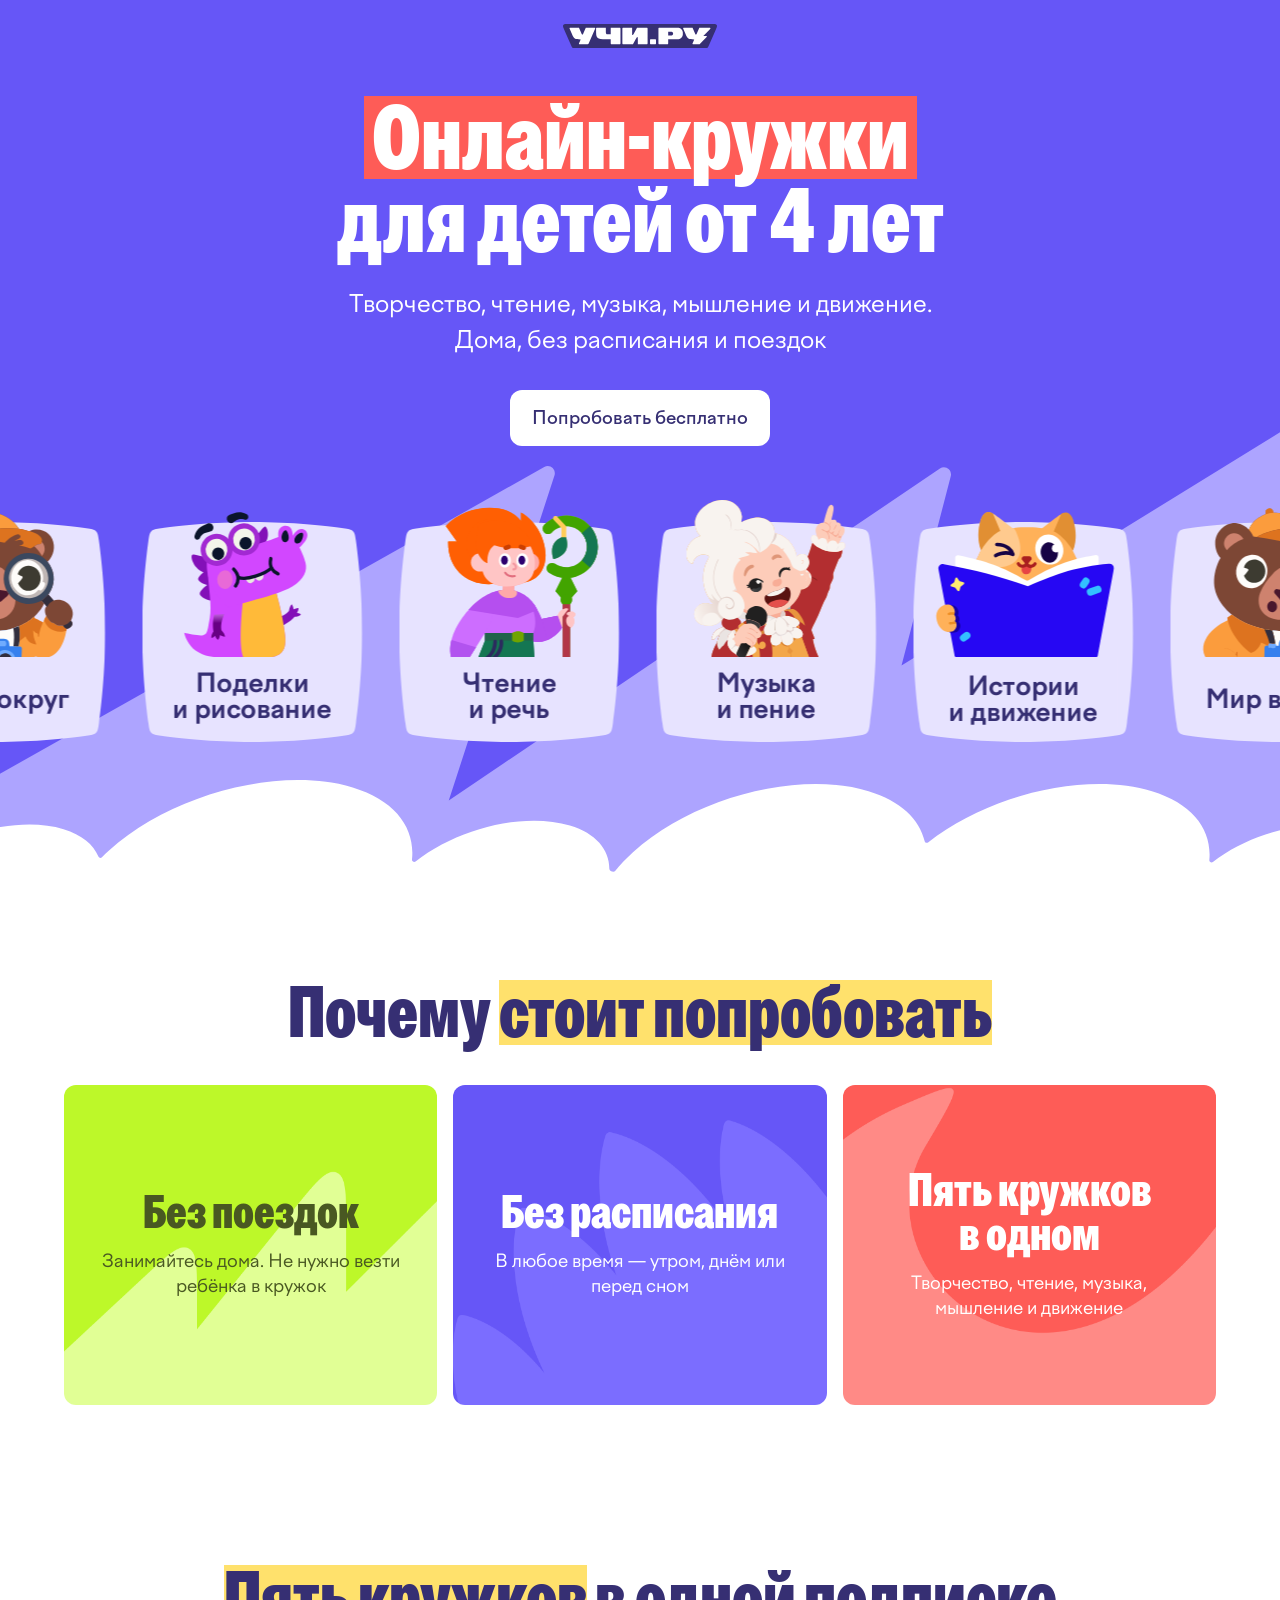
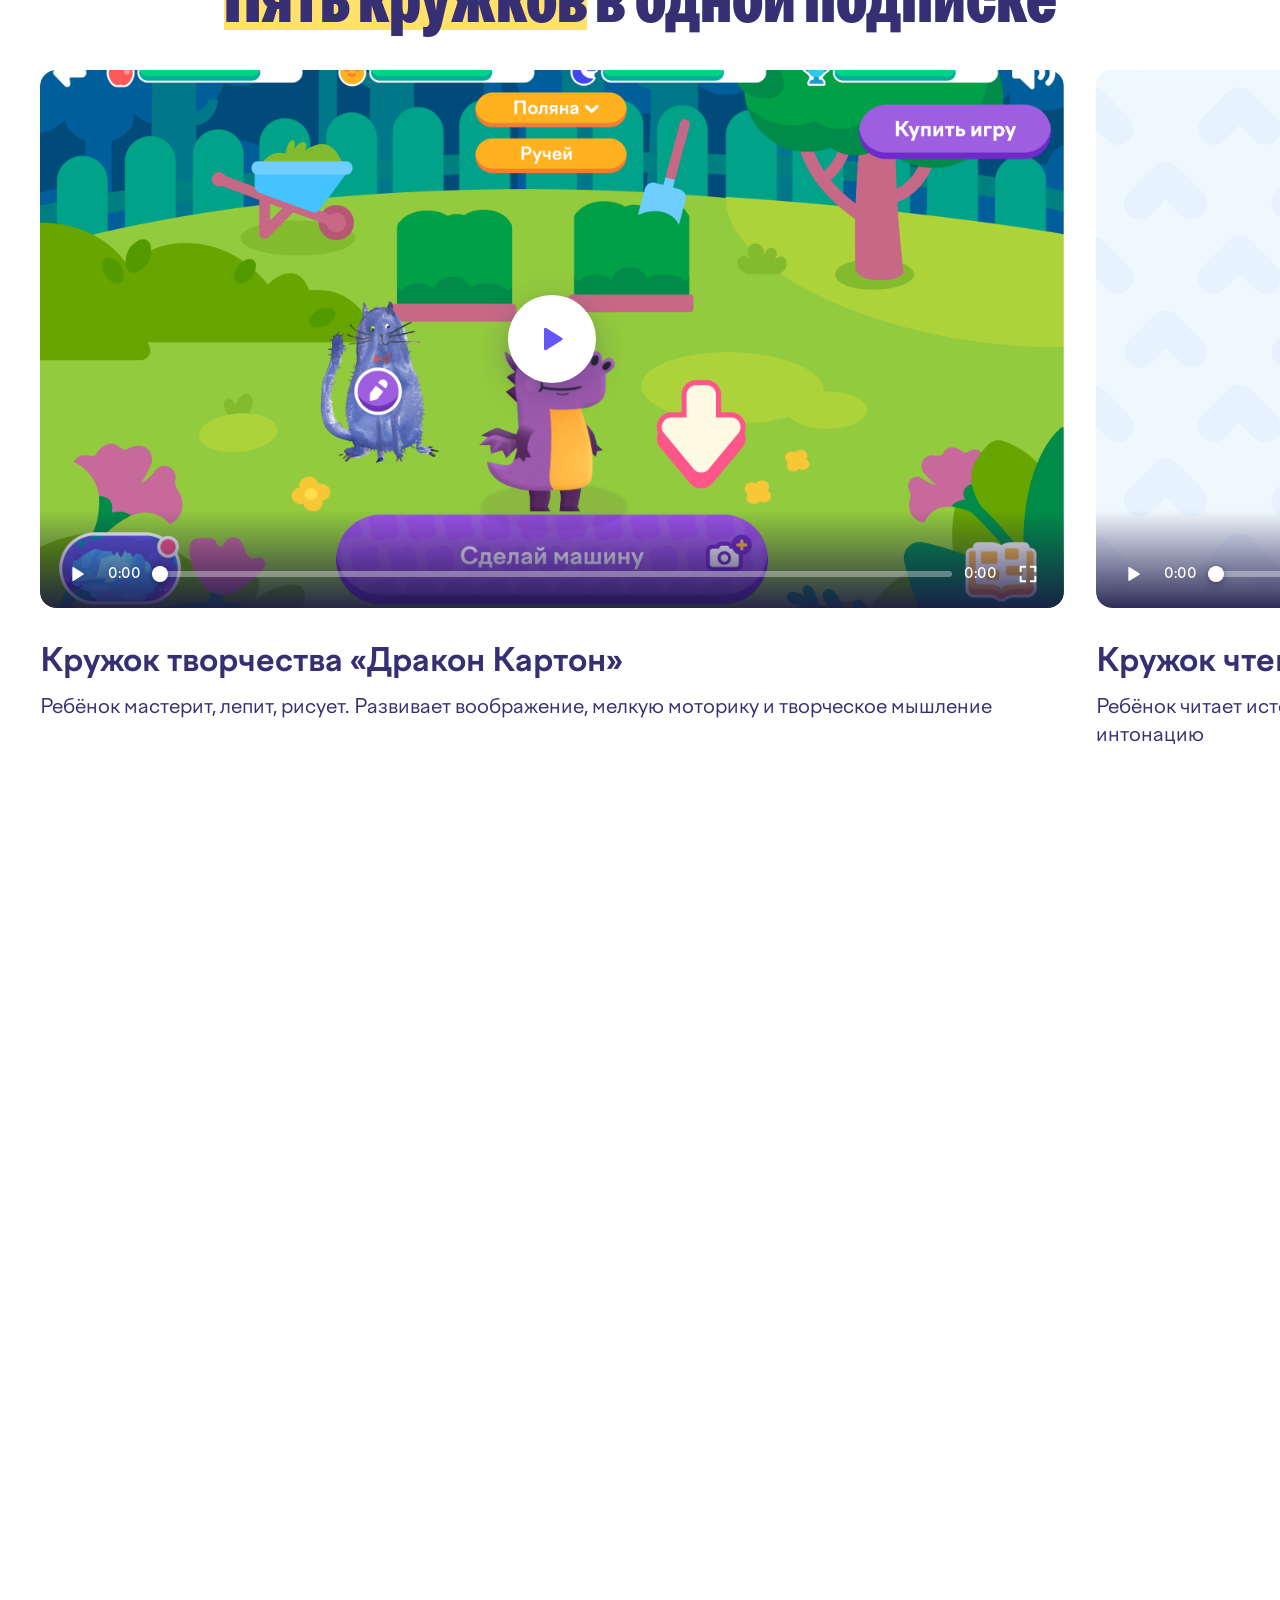
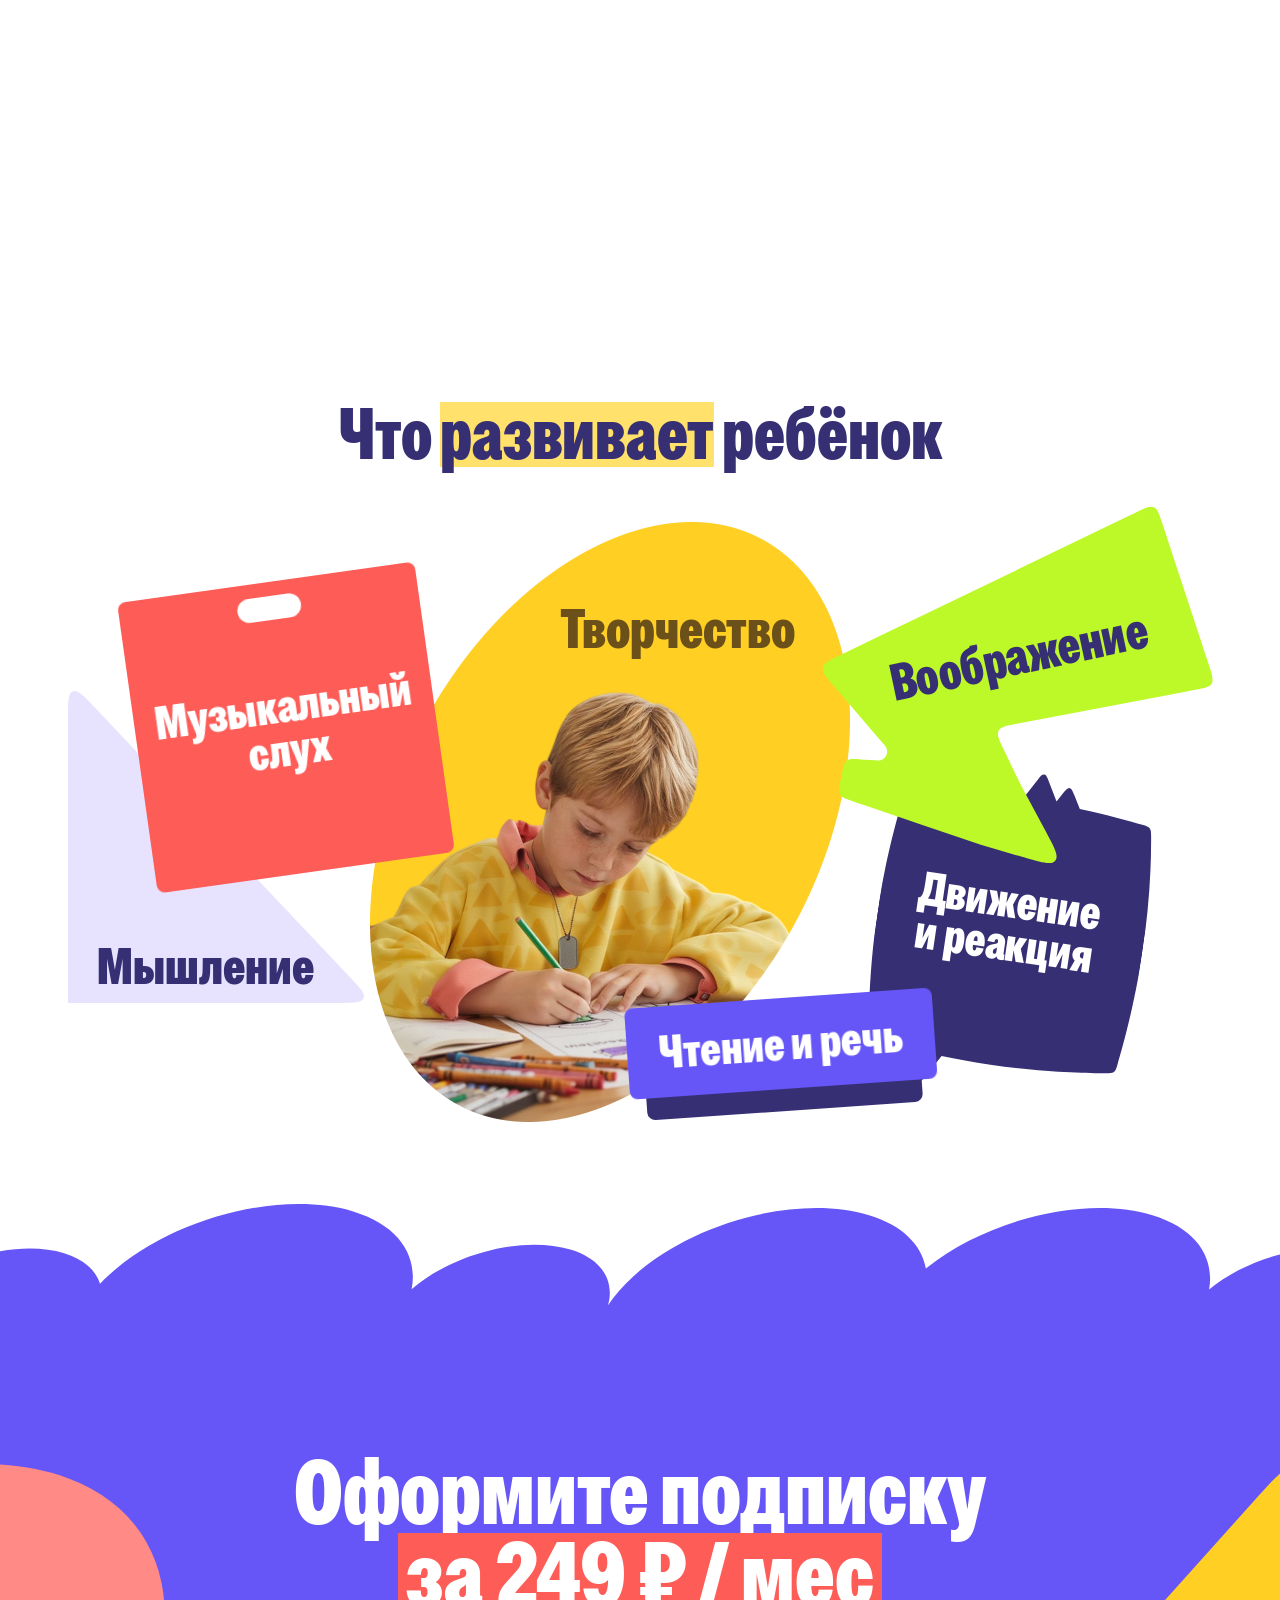
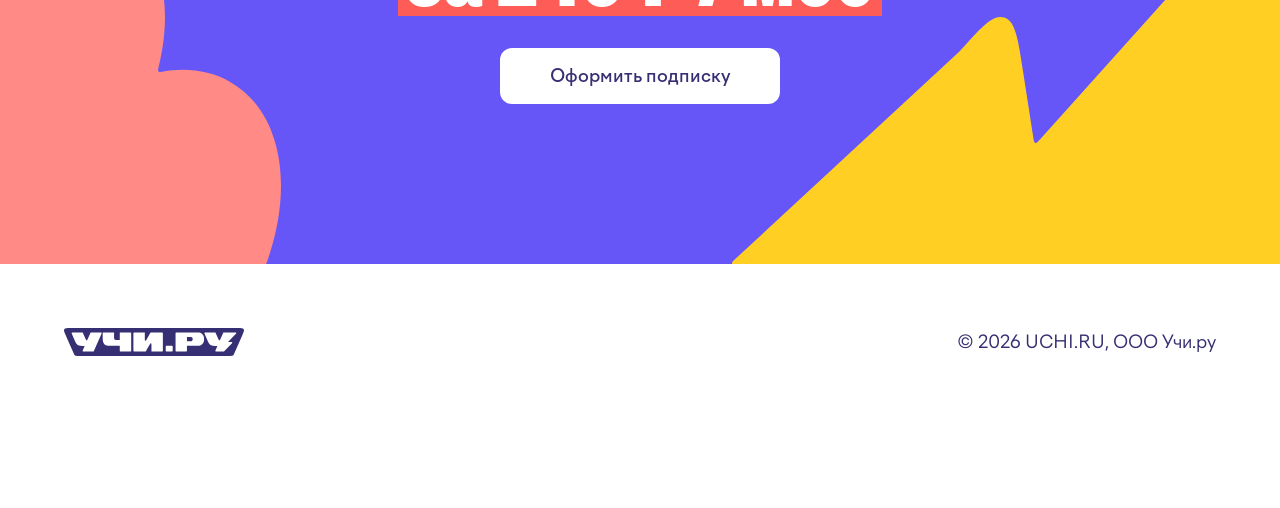
==== a/index.html @ 5194c768 "Add more space between the last game and the skills heading. Co-Authored-By: Claude Sonnet 5.5 <nore" ====
<!DOCTYPE html>
<html lang="ru">
  <head>
    <meta charset="UTF-8" />
    <script>
      document.documentElement.classList.add("js");
    </script>
    <meta name="viewport" content="width=device-width, initial-scale=1" />
    <title>Учи.Мастерская — онлайн-кружки для детей от 4 лет</title>
    <meta
      name="description"
      content="Творчество, чтение, музыка, мышление и движение. Дома, без расписания и поездок."
    />
    <link
      rel="preload"
      href="../fonts/OceanicGroteskCondensed-Extrabold.ttf"
      as="font"
      type="font/ttf"
      crossorigin
    />
    <link rel="preload" href="../fonts/FactorA-Regular.ttf" as="font" type="font/ttf" crossorigin />
    <link rel="preload" href="../fonts/FactorA-Bold.ttf" as="font" type="font/ttf" crossorigin />
    <link rel="preload" href="../fonts/FactorA-Medium.otf" as="font" type="font/otf" crossorigin />
    <link rel="stylesheet" href="../css/styles.css?v=20261015b" />
  </head>
  <body>
    <header class="hero">
      <img class="hero__bg" src="../assets/hero-bg.svg" alt="" />
      <img class="hero__logo" src="../assets/logo-header.svg" alt="Учи.ру" />

      <div class="hero__top">
        <div class="hero__copy">
          <h1>
            <span class="mark mark--red">Онлайн-кружки</span>
            <span class="hero__for">для детей от&nbsp;4&nbsp;лет</span>
          </h1>
          <p class="hero__lead">
            Творчество, чтение, музыка, мышление и&nbsp;движение.<br />
            Дома, без расписания и&nbsp;поездок
          </p>
        </div>
        <div class="hero__actions">
          <a class="btn btn--light" href="#games">Попробовать бесплатно</a>
        </div>
      </div>

      <div class="cast-scale">
        <div class="hero__cast" aria-hidden="true">
          <div class="hero-slot" style="--i: 0">
            <div class="hero-card hero-card--dragon">
              <img class="hero-card__char" src="../assets/cards/char-dragon.svg" alt="" />
              <p class="hero-card__label">Поделки и&nbsp;рисование</p>
            </div>
          </div>
          <div class="hero-slot" style="--i: 1">
            <div class="hero-card hero-card--help">
              <img class="hero-card__char" src="../assets/cards/char-help.svg" alt="" />
              <p class="hero-card__label">Чтение и&nbsp;речь</p>
            </div>
          </div>
          <div class="hero-slot" style="--i: 2">
            <div class="hero-card hero-card--clouds">
              <img class="hero-card__char" src="../assets/cards/char-clouds.svg" alt="" />
              <p class="hero-card__label">Музыка и&nbsp;пение</p>
            </div>
          </div>
          <div class="hero-slot" style="--i: 3">
            <div class="hero-card hero-card--book">
              <img class="hero-card__char" src="../assets/cards/char-book.svg" alt="" />
              <p class="hero-card__label">Истории и&nbsp;движение</p>
            </div>
          </div>
          <div class="hero-slot" style="--i: 4">
            <div class="hero-card hero-card--animals">
              <img class="hero-card__char" src="../assets/cards/char-animals.svg" alt="" />
              <p class="hero-card__label">Мир вокруг</p>
            </div>
          </div>
        </div>
      </div>

      <img class="hero__wave" src="../assets/hero-wave.svg" alt="" />
    </header>

    <main>
      <section class="why" aria-labelledby="why-title">
        <h2 class="section-title" id="why-title">
          <span>Почему</span>
          <span class="mark mark--yellow">стоит попробовать</span>
        </h2>
        <div class="why__cards">
          <article class="why-card why-card--green">
            <h3>Без поездок</h3>
            <p>Занимайтесь дома. Не&nbsp;нужно везти ребёнка в&nbsp;кружок</p>
          </article>
          <article class="why-card">
            <h3>Без расписания</h3>
            <p>В&nbsp;любое время&nbsp;— утром, днём или перед сном</p>
          </article>
          <article class="why-card">
            <h3>Пять кружков в&nbsp;одном</h3>
            <p>Творчество, чтение, музыка, мышление и&nbsp;движение</p>
          </article>
        </div>
      </section>

      <section class="games" id="games" aria-labelledby="games-title">
        <div class="games__pin">
          <h2 class="section-title" id="games-title">
            <span class="mark mark--yellow">Пять кружков</span>
            <span>в&nbsp;одной подписке</span>
          </h2>
          <div class="games__track" data-games-track>
          <article class="game">
            <div class="game__media">
              <video
                class="game__shot"
                src="../assets/game-1.mp4"
                poster="../assets/game-1.png"
                controls
                muted
                loop
                playsinline
                preload="none"
                data-game-video
                aria-label="Дракон Картон — игра"
              ></video>
            </div>
            <div class="game__body">
              <h3 class="game__title">
                <span class="game__name">Кружок творчества «Дракон&nbsp;Картон»</span>
              </h3>
              <p>
                Ребёнок мастерит, лепит, рисует. Развивает воображение, мелкую моторику и&nbsp;творческое
                мышление
              </p>
            </div>
          </article>
          <article class="game">
            <div class="game__media">
              <video
                class="game__shot"
                src="../assets/game-2.mp4"
                poster="../assets/game-2.png"
                controls
                muted
                loop
                playsinline
                preload="none"
                data-game-video
                aria-label="Спасение зверят — игра"
              ></video>
            </div>
            <div class="game__body">
              <h3 class="game__title">
                <span class="game__name">Кружок чтения «Спасение&nbsp;зверят»</span>
              </h3>
              <p>
                Ребёнок читает истории, отвечает на&nbsp;вопросы. Улучшает технику чтения и&nbsp;умение передавать
                эмоции через интонацию
              </p>
            </div>
          </article>
          <article class="game">
            <div class="game__media">
              <video
                class="game__shot"
                src="../assets/game-3.mp4"
                poster="../assets/game-3.png"
                controls
                muted
                loop
                playsinline
                preload="none"
                data-game-video
                aria-label="Долой тучи! — игра"
              ></video>
            </div>
            <div class="game__body">
              <h3 class="game__title">
                <span class="game__name">Музыкальный кружок «Долой&nbsp;тучи!»</span>
              </h3>
              <p>
                Ребёнок поёт песни, повторяет ритм и&nbsp;слова. Тренирует музыкальный слух, чувство ритма и&nbsp;уверенность
                в&nbsp;пении
              </p>
            </div>
          </article>
          <article class="game">
            <div class="game__media">
              <img class="game__shot" src="../assets/game-4.gif" alt="" />
            </div>
            <div class="game__body">
              <h3 class="game__title game__title--soon">
                <span class="game__name">Кружок «Живая&nbsp;книга»</span>
                <span class="badge">
                  <img src="../assets/icon-lock.svg" alt="" />
                  В&nbsp;разработке
                </span>
              </h3>
              <p>Ребёнок читает вслух, рисует и&nbsp;ловит героев руками. Развивает понимание текста и&nbsp;воображение</p>
            </div>
          </article>
          <article class="game">
            <div class="game__media">
              <video
                class="game__shot"
                src="../assets/game-5.mp4"
                poster="../assets/game-5.png"
                controls
                muted
                loop
                playsinline
                preload="none"
                data-game-video
                aria-label="По следам животных — игра"
              ></video>
            </div>
            <div class="game__body">
              <h3 class="game__title game__title--soon">
                <span class="game__name">Кружок «По&nbsp;следам животных»</span>
                <span class="badge">
                  <img src="../assets/icon-lock.svg" alt="" />
                  В&nbsp;разработке
                </span>
              </h3>
              <p>
                Ребёнок исследует мир животных через рисование, поиск цвета и&nbsp;сказки. Развивает внимание и&nbsp;знания
                об&nbsp;окружающем мире
              </p>
            </div>
          </article>
          </div>
        </div>
      </section>

      <section class="skills" aria-labelledby="skills-title">
        <h2 class="section-title" id="skills-title">
          <span>Что</span>
          <span class="mark mark--yellow">развивает</span>
          <span>ребёнок</span>
        </h2>
        <div class="skills__viewport">
          <div class="skills__scene">
            <div class="blob blob-music">
              <span class="blob-music__hole"></span>
              <p>Музыкальный слух</p>
            </div>
            <div class="blob blob-imagine">
              <img src="../assets/skill-imagination.svg" alt="" />
              <p>Воображение</p>
            </div>
            <div class="blob blob-move">
              <img src="../assets/skill-movement.svg" alt="" />
              <p>Движение и&nbsp;реакция</p>
            </div>
            <div class="blob blob-create">
              <img src="../assets/skill-creativity.png" alt="" />
              <p>Творчество</p>
            </div>
            <div class="blob blob-read">
              <p>Чтение и&nbsp;речь</p>
              <span class="blob-read__back"></span>
            </div>
            <div class="blob blob-think">
              <img src="../assets/skill-thinking.svg" alt="" />
              <p>Мышление</p>
            </div>
          </div>
        </div>
        <img class="skills__wave" src="../assets/wave-skills.svg" alt="" />
      </section>

      <section class="offer" id="offer" aria-labelledby="offer-title">
        <img class="offer__cloud offer__cloud--left" src="../assets/cloud-left.svg" alt="" />
        <img class="offer__cloud offer__cloud--right" src="../assets/cloud-right.svg" alt="" />
        <div class="offer__inner">
          <div class="offer__heading">
            <h2 class="offer__title" id="offer-title">Оформите подписку</h2>
            <p class="offer__price"><span class="mark mark--red">за&nbsp;249&nbsp;₽ / мес</span></p>
          </div>
          <a class="btn btn--light btn--wide" href="#offer">Оформить подписку</a>
        </div>
      </section>
    </main>

    <footer class="footer">
      <div class="footer__row">
        <img class="footer__logo" src="../assets/logo-footer.svg" alt="Учи.ру" />
        <p class="footer__copy">© 2026 UCHI.RU, ООО Учи.ру</p>
      </div>
      <div class="mascot" aria-hidden="true">
        <img class="mascot__eye mascot__eye--l" src="../assets/eye-l.svg" alt="" />
        <img class="mascot__eye mascot__eye--r" src="../assets/eye-r.svg" alt="" />
        <img class="mascot__pupil mascot__pupil--l" src="../assets/eye-mask-l.svg" alt="" />
        <img class="mascot__pupil mascot__pupil--r" src="../assets/eye-mask-r.svg" alt="" />
        <img class="mascot__brow mascot__brow--l" src="../assets/brow-l.svg" alt="" />
        <img class="mascot__brow mascot__brow--r" src="../assets/brow-r.svg" alt="" />
      </div>
    </footer>

    <script src="../js/hero-marquee.js?v=20261015b"></script>
    <script src="../js/carousel.js?v=20261015b"></script>
    <script src="../js/videos.js?v=20261015b"></script>
    <script src="../js/reveal.js?v=20261015b"></script>
  </body>
</html>
---- css/styles.css ----
@font-face {
  font-family: "Oceanic Grotesk Condensed";
  src: url("../fonts/OceanicGroteskCondensed-Extrabold.ttf") format("truetype");
  font-weight: 800;
  font-style: normal;
  font-display: block;
}

@font-face {
  font-family: "Factor A";
  src: url("../fonts/FactorA-Regular.ttf") format("truetype");
  font-weight: 400;
  font-style: normal;
  font-display: block;
}

@font-face {
  font-family: "Factor A";
  src: url("../fonts/FactorA-Bold.ttf") format("truetype");
  font-weight: 700;
  font-style: normal;
  font-display: block;
}

@font-face {
  font-family: "Factor A";
  src: url("../fonts/FactorA-Medium.otf") format("opentype");
  font-weight: 500;
  font-style: normal;
  font-display: block;
}

:root {
  --purple: #6656f7;
  --deep: #362f73;
  --red: #fe5c57;
  --yellow: #ffe16c;
  --lilac: #e7e3ff;
  --ink: #362f73;
  --display: "Oceanic Grotesk Condensed", "Arial Narrow", sans-serif;
  --text: "Factor A", "Segoe UI", sans-serif;
}

*,
*::before,
*::after {
  box-sizing: border-box;
}

html {
  scroll-behavior: smooth;
}

body {
  margin: 0;
  overflow-x: hidden;
  background: #fff;
  color: var(--ink);
  font-family: var(--text);
  font-weight: 400;
}

img {
  max-width: none;
}

a {
  color: inherit;
}

h1,
h2,
h3,
p {
  margin: 0;
}

.mark {
  display: inline-block;
  line-height: 0.9;
}

.mark--red {
  --mk: var(--red);
  background: var(--red);
  color: #fff;
  padding: 0 8px;
}

.mark--yellow {
  --mk: var(--yellow);
  background: var(--yellow);
  color: var(--deep);
}

.btn {
  display: inline-flex;
  align-items: center;
  justify-content: center;
  width: 260px;
  height: 56px;
  padding: 16px 20px;
  border-radius: 12px;
  font-family: var(--text);
  font-weight: 500;
  font-size: 18px;
  line-height: 24px;
  text-align: center;
  text-decoration: none;
  white-space: nowrap;
}

.btn--light {
  background: #fff;
  color: var(--deep);
}

.btn--dark {
  background: var(--deep);
  color: #fff;
}

.btn--wide {
  width: 280px;
}

.btn:hover {
  filter: brightness(0.96);
}

.btn--dark:hover {
  filter: brightness(1.12);
}

.btn:focus-visible {
  outline: 3px solid #fff;
  outline-offset: 3px;
}

.section-title {
  display: flex;
  flex-wrap: wrap;
  justify-content: center;
  column-gap: 8px;
  font-family: var(--display);
  font-weight: 800;
  font-size: 72px;
  line-height: 0.9;
  text-align: center;
  color: var(--deep);
}

/* Hero */

.hero {
  position: relative;
  display: flex;
  flex-direction: column;
  align-items: center;
  gap: 32px;
  height: 100dvh;
  min-height: 900px;
  padding: 96px 40px 96px;
  overflow: hidden;
  background: var(--purple);
  color: #fff;
}

.hero__bg,
.hero__wave {
  position: absolute;
  left: calc(50% - 36px);
  bottom: 0;
  transform: translateX(-50%);
  pointer-events: none;
}

.hero__bg {
  left: 50%;
  z-index: 0;
}

.hero__wave {
  z-index: 3;
}

.hero__logo {
  position: absolute;
  top: 23.5px;
  left: 50%;
  z-index: 4;
  transform: translateX(-50%);
}

.hero__top {
  display: contents;
}

.hero__copy,
.hero__actions,
.hero__cast {
  position: relative;
  z-index: 2;
}

.hero__copy {
  display: flex;
  flex-direction: column;
  align-items: center;
  gap: 24px;
  width: min(1200px, 100%);
}

.hero h1 {
  display: flex;
  flex-direction: column;
  align-items: center;
  font-family: var(--display);
  font-weight: 800;
  font-size: 92px;
  line-height: 0.9;
  text-align: center;
}

.hero h1 .mark--red {
  white-space: nowrap;
}

.hero__row {
  display: flex;
  justify-content: center;
  gap: 4px;
}

.hero__row .hero__for {
  white-space: nowrap;
}

.hero__for {
  color: #fff;
}

.hero__lead {
  font-size: 24px;
  line-height: 1.5;
  text-align: center;
}

.hero__actions {
  display: flex;
  gap: 8px;
}

.cast-scale {
  position: relative;
  flex: 1 1 auto;
  display: flex;
  align-items: flex-end;
  justify-content: center;
  width: 100%;
  height: 320px;
  min-height: 320px;
  margin-top: 16px;
  overflow: visible;
  transform: translateY(56px);
  z-index: 1;
}

.hero__cast {
  display: flex;
  align-items: flex-end;
  justify-content: center;
  gap: var(--gap);
  width: max-content;
  height: 100%;
  --card: 220px;
  --gap: 37px;
  --period: calc(5 * (var(--card) + var(--gap)));
}

.hero-slot {
  flex: none;
  width: var(--card);
}

.hero-slot {
  margin-bottom: 128px;
}

.hero-card {
  --u: 1px;
  --label-top: 7.333;
  position: relative;
  width: calc(var(--u) * 220);
  height: calc(var(--u) * 220);
  background: url("../assets/cards/bg.svg") center / 100% 100% no-repeat;
  transform-origin: center bottom;
}

.hero-card--book,
.hero-card--animals {
  --label-top: 14.667;
}

.hero-card__char {
  position: absolute;
  display: block;
  max-width: none;
}

.hero-card--dragon .hero-card__char {
  left: calc(var(--u) * 40.76);
  top: calc(var(--u) * -24.75);
  width: calc(var(--u) * 138.47);
}

.hero-card--help .hero-card__char {
  left: calc(var(--u) * 26.58);
  top: calc(var(--u) * -17.42);
  width: calc(var(--u) * 204.417);
}

.hero-card--clouds .hero-card__char {
  left: calc(var(--u) * 30);
  top: calc(var(--u) * -22);
  width: calc(var(--u) * 160);
}

.hero-card--book .hero-card__char {
  left: calc(var(--u) * 18.97);
  top: calc(var(--u) * -10.08);
  width: calc(var(--u) * 182);
}

.hero-card--animals .hero-card__char {
  left: calc(var(--u) * 12);
  top: calc(var(--u) * -32);
  width: calc(var(--u) * 196);
}

.hero-card__label {
  position: absolute;
  left: calc(var(--u) * 14.667);
  right: calc(var(--u) * 14.667);
  bottom: calc(var(--u) * 14.667);
  display: flex;
  align-items: center;
  justify-content: center;
  height: calc(var(--u) * 70.583);
  background: var(--lilac);
  padding: calc(var(--u) * var(--label-top)) calc(var(--u) * 7.333) 0;
  font-family: var(--text);
  font-weight: 700;
  font-size: calc(var(--u) * 26);
  line-height: 1;
  text-align: center;
  color: var(--deep);
}

@keyframes hero-card-enter {
  0% {
    opacity: 0;
    transform: translateY(64px) scale(0.86) rotate(var(--tilt, 0deg));
  }

  60% {
    opacity: 1;
  }

  100% {
    opacity: 1;
    transform: translateY(0) scale(1) rotate(0deg);
  }
}

@media (prefers-reduced-motion: no-preference) {
  .hero-slot:nth-child(odd) .hero-card {
    --tilt: -6deg;
  }

  .hero-slot:nth-child(even) .hero-card {
    --tilt: 6deg;
  }

  .hero-card {
    animation: hero-card-enter 1s cubic-bezier(0.34, 1.56, 0.64, 1) backwards;
    animation-delay: calc(var(--i) * 0.12s);
    transition:
      translate 0.35s cubic-bezier(0.34, 1.56, 0.64, 1),
      rotate 0.35s cubic-bezier(0.34, 1.56, 0.64, 1);
  }

}

@media (prefers-reduced-motion: no-preference) {
  .cast-scale {
    justify-content: flex-start;
  }

  .hero__cast {
    margin-left: calc(-1 * var(--period));
    will-change: transform;
  }

  .cast-scale {
    cursor: grab;
    touch-action: pan-y;
    user-select: none;
    -webkit-user-select: none;
  }

  .cast-scale.is-dragging {
    cursor: grabbing;
  }

  .hero-card__char {
    -webkit-user-drag: none;
    pointer-events: none;
  }
}

@media (hover: hover) and (prefers-reduced-motion: no-preference) {
  .hero__cast .hero-card:hover {
    translate: 0 -10px;
    rotate: -2deg;
  }

  .hero__cast .hero-slot:nth-child(even) .hero-card:hover {
    rotate: 2deg;
  }
}

/* Video player */

.player {
  position: absolute;
  inset: 0;
  overflow: hidden;
  border-radius: inherit;
  background: #1b1747;
  color: #fff;
  outline: none;
  -webkit-tap-highlight-color: transparent;
}

.player:focus-visible {
  outline: 3px solid var(--yellow);
  outline-offset: -3px;
}

.player video {
  cursor: pointer;
}

.player button {
  display: grid;
  place-items: center;
  padding: 0;
  border: 0;
  background: none;
  color: inherit;
  font: inherit;
  cursor: pointer;
}

.player svg {
  display: block;
  width: 100%;
  height: 100%;
}

.player__big {
  position: absolute;
  top: 50%;
  left: 50%;
  width: 88px;
  height: 88px;
  padding: 26px !important;
  border-radius: 50%;
  background: #fff !important;
  color: var(--purple) !important;
  box-shadow: 0 10px 30px rgba(54, 47, 115, 0.35);
  opacity: 0;
  pointer-events: none;
  transform: translate(-50%, -50%) scale(0.8);
  transition:
    opacity 0.25s ease,
    transform 0.35s cubic-bezier(0.34, 1.56, 0.64, 1);
}

.player__big svg {
  margin-left: -4px;
}

.player.is-paused .player__big {
  opacity: 1;
  pointer-events: auto;
  transform: translate(-50%, -50%) scale(1);
}

.player__big:hover {
  transform: translate(-50%, -50%) scale(1.08) !important;
}

.player.is-loading::after {
  content: "";
  position: absolute;
  top: 50%;
  left: 50%;
  width: 44px;
  height: 44px;
  margin: -22px 0 0 -22px;
  border: 4px solid rgba(255, 255, 255, 0.35);
  border-top-color: #fff;
  border-radius: 50%;
  pointer-events: none;
  animation: player-spin 0.8s linear infinite;
}

@keyframes player-spin {
  to {
    transform: rotate(360deg);
  }
}

.player__bar {
  position: absolute;
  right: 0;
  bottom: 0;
  left: 0;
  display: flex;
  align-items: center;
  gap: 10px;
  padding: 44px 16px 14px;
  background: linear-gradient(to top, rgba(27, 23, 71, 0.9), rgba(27, 23, 71, 0));
  opacity: 0;
  transform: translateY(8px);
  transition:
    opacity 0.25s ease,
    transform 0.25s ease;
}

.player.is-active .player__bar,
.player:focus-within .player__bar,
.player.is-paused .player__bar {
  opacity: 1;
  transform: none;
}

@media (hover: hover) {
  .player:hover .player__bar {
    opacity: 1;
    transform: none;
  }
}

.player__btn {
  flex: none;
  width: 40px;
  height: 40px;
  padding: 9px !important;
  border-radius: 12px;
  transition: background-color 0.2s ease;
}

.player__btn:hover,
.player__btn:focus-visible {
  background: rgba(255, 255, 255, 0.2) !important;
}

.player__btn:focus-visible {
  outline: 2px solid var(--yellow);
}

.player__time {
  flex: none;
  min-width: 36px;
  font-family: var(--text);
  font-weight: 500;
  font-size: 14px;
  line-height: 1;
  font-variant-numeric: tabular-nums;
  text-align: center;
}

.player__seek {
  --p: 0%;
  flex: 1 1 auto;
  min-width: 0;
  height: 20px;
  margin: 0;
  background: none;
  cursor: pointer;
  appearance: none;
  -webkit-appearance: none;
}

.player__seek::-webkit-slider-runnable-track {
  height: 6px;
  border-radius: 6px;
  background: linear-gradient(to right, var(--yellow) var(--p), rgba(255, 255, 255, 0.35) var(--p));
}

.player__seek::-moz-range-track {
  height: 6px;
  border-radius: 6px;
  background: rgba(255, 255, 255, 0.35);
}

.player__seek::-moz-range-progress {
  height: 6px;
  border-radius: 6px;
  background: var(--yellow);
}

.player__seek::-webkit-slider-thumb {
  width: 16px;
  height: 16px;
  margin-top: -5px;
  border: 0;
  border-radius: 50%;
  background: #fff;
  box-shadow: 0 1px 6px rgba(0, 0, 0, 0.35);
  transition: transform 0.2s ease;
  appearance: none;
  -webkit-appearance: none;
}

.player__seek::-moz-range-thumb {
  width: 16px;
  height: 16px;
  border: 0;
  border-radius: 50%;
  background: #fff;
  box-shadow: 0 1px 6px rgba(0, 0, 0, 0.35);
}

.player__seek:hover::-webkit-slider-thumb {
  transform: scale(1.25);
}

.player__seek:focus-visible {
  outline: 2px solid var(--yellow);
  outline-offset: 4px;
  border-radius: 6px;
}

.player.is-fullscreen {
  border-radius: 0;
  background: #000;
}

.player.is-fullscreen video {
  object-fit: contain;
}

.player.is-fullscreen .player__bar {
  padding: 64px 32px 24px;
  gap: 16px;
}

.player.is-fullscreen .player__btn {
  width: 48px;
  height: 48px;
}

.player.is-fullscreen .player__time {
  font-size: 16px;
}

.player.is-fullscreen:not(.is-active):not(.is-paused) {
  cursor: none;
}

/* Why */

.why {
  padding: 80px 40px;
}

.why .section-title {
  margin-bottom: 40px;
}

.why__cards {
  display: flex;
  gap: 16px;
  max-width: 1152px;
  margin: 0 auto;
}

.why-card {
  display: flex;
  flex: 1 1 0;
  flex-direction: column;
  align-items: center;
  justify-content: center;
  gap: 16px;
  min-width: 0;
  height: 320px;
  padding: 48px 24px;
  border-radius: 12px;
  background: center / cover no-repeat;
  color: #fff;
  text-align: center;
}

.why-card:nth-child(1) {
  background-image: url("../assets/why/why-1.png");
}

.why-card:nth-child(2) {
  background-image: url("../assets/why/why-2.png");
}

.why-card:nth-child(3) {
  background-image: url("../assets/why/why-3.png");
}

.why-card--green {
  color: #495822;
}

.why-card h3 {
  max-width: 325px;
  font-family: var(--display);
  font-weight: 800;
  font-size: 48px;
  line-height: 0.9;
}

.why-card p {
  font-size: 18px;
  line-height: 1.4;
}

/* Games */

.games {
  position: relative;
  padding-top: 80px;
}

.games__pin {
  position: sticky;
  top: 0;
  display: flex;
  flex-direction: column;
  box-sizing: border-box;
  height: 100dvh;
  max-height: 100dvh;
  overflow: hidden;
  padding-top: 0;
  padding-bottom: clamp(24px, 8dvh, 160px);
  background: #fff;
  overscroll-behavior-x: contain;
}

.games .section-title {
  position: relative;
  z-index: 2;
  flex: none;
  width: min(1280px, 100%);
  margin: 0 auto 40px;
  padding: 0 40px;
  background: #fff;
}

.games__track {
  display: flex;
  flex: 1 1 auto;
  align-items: stretch;
  min-height: 0;
  gap: 32px;
  width: max-content;
  padding-inline: max(40px, calc((100vw - 1280px) / 2 + 40px));
  will-change: transform;
  touch-action: pan-y;
}

.game {
  display: flex;
  flex-direction: column;
  flex: 0 0 min(1024px, calc(100vw - 160px));
  height: 100%;
  min-height: 0;
  color: inherit;
  text-decoration: none;
}

.game__media {
  position: relative;
  flex: none;
  width: 100%;
  height: clamp(220px, calc(92dvh - 290px), 576px);
  overflow: hidden;
  border-radius: 16px;
  background: #f3f0ff;
}

.game__shot {
  display: block;
  width: 100%;
  height: 100%;
  object-fit: cover;
}

.game__body {
  display: flex;
  flex: none;
  flex-direction: column;
  gap: 12px;
  margin-top: min(32px, 3.6dvh);
}

.game__title {
  display: flex;
  flex-wrap: wrap;
  align-items: center;
  gap: 8px;
  font-family: var(--text);
  font-weight: 700;
  font-size: 32px;
  line-height: 40px;
  color: var(--deep);
}

.game__name {
  min-width: 0;
}

.game p {
  font-size: 20px;
  line-height: 1.4;
  color: var(--deep);
}

.game:focus-visible {
  outline: 3px solid var(--purple);
  outline-offset: 4px;
}

.badge {
  display: inline-flex;
  align-items: center;
  gap: 4px;
  padding: 6px 12px 6px 8px;
  border-radius: 100px;
  background: rgba(255, 207, 36, 0.5);
  color: #6b501a;
  font-family: var(--text);
  font-weight: 400;
  font-size: 16px;
  line-height: 24px;
}

/* Skills */

.skills {
  position: relative;
  overflow: hidden;
  width: 100%;
  padding: 40px 40px 200px;
}

.skills .section-title {
  max-width: 1200px;
  margin: 0 auto 56px;
}

.skills__viewport {
  width: min(1200px, 100%);
  margin: 0 auto;
  aspect-ratio: 1200 / 600;
  container-type: inline-size;
  position: relative;
}

.skills__scene {
  position: absolute;
  top: 0;
  left: 0;
  width: 1200px;
  height: 600px;
  transform-origin: top left;
  transform: scale(calc(100cqw / 1200px));
}

.skills__wave {
  position: absolute;
  left: calc(50% - 36px);
  bottom: -1px;
  z-index: 2;
  transform: translateX(-50%);
  pointer-events: none;
}

.blob {
  position: absolute;
  font-family: var(--display);
  font-weight: 800;
  line-height: 0.9;
  text-align: center;
}

.blob p {
  margin: 0;
}

.blob-music {
  left: 96px;
  top: 58px;
  z-index: 3;
  display: flex;
  align-items: center;
  justify-content: center;
  width: 300px;
  height: 293px;
  padding: 32px 16px;
  border-radius: 8px;
  background: var(--red);
  color: #fff;
  font-size: 48px;
  rotate: -8deg;
}

.blob-music__hole {
  position: absolute;
  top: 14px;
  left: 50%;
  width: 64px;
  height: 24px;
  border-radius: 999px;
  background: #fff;
  transform: translateX(-50%);
}

.blob-imagine {
  left: 784px;
  top: -8px;
  z-index: 2;
  width: 389px;
  height: 350px;
}

.blob-imagine img {
  transform: scaleY(-1) rotate(3.24deg);
  transform-origin: center;
}

.blob-imagine p {
  position: absolute;
  left: 60px;
  top: 118px;
  width: 270px;
  color: var(--deep);
  font-size: 52px;
  transform: rotate(-12deg);
}

.blob-move {
  left: 836px;
  top: 248px;
  z-index: 2;
  width: 268px;
  height: 322px;
}

.blob-move img {
  transform: rotate(8.4deg);
  transform-origin: center;
}

.blob-move p {
  position: absolute;
  left: 16px;
  top: 108px;
  width: 230px;
  color: #fff;
  font-size: 48px;
  transform: rotate(8.4deg);
}

.blob-create {
  left: 330px;
  top: -1px;
  z-index: 4;
  width: 480px;
  height: 600px;
}

.blob-create img {
  display: block;
  width: 480px;
  height: 600px;
  object-fit: contain;
}

.blob-create p {
  position: absolute;
  top: 82px;
  left: 307px;
  color: #6b501a;
  font-size: 56px;
  white-space: nowrap;
  transform: translateX(-50%);
}

.blob-read {
  left: 584px;
  top: 486px;
  z-index: 5;
  rotate: -4deg;
  transform-origin: left top;
}

.blob-read p {
  position: relative;
  z-index: 1;
  margin-bottom: -60px;
  padding: 24px 32px;
  border-radius: 8px;
  background: var(--purple);
  color: #fff;
  font-size: 48px;
  white-space: nowrap;
}

.blob-read__back {
  display: block;
  height: 82px;
  margin: 0 16px;
  border-radius: 8px;
  background: var(--deep);
}

.blob-think {
  left: 28px;
  top: 168px;
  z-index: 2;
  width: 296px;
  height: 312px;
}

.blob-think p {
  position: absolute;
  left: 29px;
  top: 252px;
  color: var(--deep);
  font-size: 52px;
  white-space: nowrap;
}

@media (min-width: 768px) {
  .blob-music,
  .blob-imagine {
    z-index: 5;
  }
}

/* Offer */

.offer {
  position: relative;
  overflow: hidden;
  background: var(--purple);
  padding: 128px 80px 160px;
}

.offer__inner {
  position: relative;
  z-index: 1;
  display: flex;
  flex-direction: column;
  align-items: center;
  gap: 32px;
  max-width: 1120px;
  margin: 0 auto;
}

.offer__heading {
  display: flex;
  flex-direction: column;
  align-items: center;
}

.offer__title,
.offer__price {
  font-family: var(--display);
  font-weight: 800;
  font-size: 92px;
  line-height: 0.9;
  text-align: center;
  color: #fff;
}

.offer__cloud {
  position: absolute;
  bottom: 0;
  z-index: 0;
  pointer-events: none;
}

.offer__cloud--left {
  left: calc(50% - 739px);
  transform: translateX(-50%);
}

.offer__cloud--right {
  right: -208px;
  bottom: -1px;
}

/* Footer */

.footer {
  position: relative;
  overflow: hidden;
  padding: 64px 64px 152px;
  background: #fff;
}

.footer__row {
  display: flex;
  align-items: center;
  justify-content: space-between;
  gap: 24px;
  max-width: 1152px;
  margin: 0 auto;
}

.footer__copy {
  font-size: 18px;
  line-height: 1.5;
  white-space: nowrap;
}

.mascot {
  position: absolute;
  bottom: -96px;
  left: 50%;
  width: 250px;
  height: 190px;
  transform: translateX(-50%);
  pointer-events: none;
}

.mascot__eye {
  position: absolute;
  top: 32px;
}

.mascot__eye--l {
  left: 0;
}

.mascot__eye--r {
  left: 102px;
}

.mascot__pupil {
  position: absolute;
  top: 48px;
}

.mascot__pupil--l {
  left: 16px;
}

.mascot__pupil--r {
  left: 118px;
}

.mascot__brow {
  position: absolute;
  top: 0;
}

.mascot__brow--l {
  left: 8px;
  transform: scaleY(-1) rotate(-165deg);
}

.mascot__brow--r {
  left: 168px;
  transform: rotate(-15deg);
}

@media (max-width: 1100px) {
  .hero h1,
  .offer__title,
  .offer__price {
    font-size: 72px;
  }

  .section-title {
    font-size: 64px;
  }

  .hero {
    height: 100dvh;
    min-height: 100dvh;
  }
}

@media (max-width: 767px) {
  .hero {
    gap: 24px;
    height: auto;
    min-height: 100dvh;
    padding: 88px 16px 72px;
  }

  .hero__top {
    display: flex;
    flex-direction: column;
    gap: 32px;
    width: 100%;
  }

  .hero__copy {
    gap: 16px;
  }

  .hero h1 {
    font-size: 56px;
  }

  .hero h1 .mark--red {
    padding: 0 4px;
  }

  .hero__for {
    min-width: 100%;
    width: min-content;
  }

  .hero__row {
    flex-direction: column;
    align-items: center;
    gap: 0;
  }

  .hero__row .hero__for {
    min-width: 0;
    width: auto;
  }

  .v-alt .why-card {
    padding-block: 48px;
  }

  .hero__lead {
    font-size: 20px;
  }

  .hero__lead br {
    display: none;
  }

  .hero__actions {
    flex-direction: column;
    width: 100%;
  }

  .hero__actions .btn {
    width: 100%;
  }

  .hero__logo {
    top: 24px;
  }

  .hero__wave {
    left: 50%;
    width: 1600px;
    height: 67px;
  }

  .cast-scale {
    height: 220px;
    min-height: 220px;
    margin-top: 8px;
    transform: translateY(32px);
  }

  .hero__cast {
    --card: 180px;
    --gap: 16px;
  }

  .hero-card {
    --u: 0.8182px;
  }

  .hero-slot {
    margin-bottom: 72px;
  }

  .why {
    padding: 40px 16px;
  }

  .why .section-title {
    margin-bottom: 32px;
    font-size: 48px;
  }

  .why__cards {
    flex-direction: column;
  }

  .why-card {
    flex: none;
    height: auto;
    padding: 56px 24px;
  }

  .why-card h3 {
    font-size: 36px;
  }

  .games {
    padding-top: 40px;
  }

  .games__pin {
    height: auto;
    max-height: none;
    padding-top: 16px;
    padding-bottom: 24px;
  }

  .games .section-title {
    padding: 0 16px;
    margin-bottom: 32px;
    font-size: 48px;
  }

  .games__track {
    gap: 24px;
    padding-inline: 16px;
  }

  .game {
    flex-basis: calc(100vw - 32px);
  }

  .game__media {
    height: clamp(140px, calc(100dvh - 430px), 400px);
  }

  .game__shot {
    object-fit: contain;
  }

  .player__bar {
    gap: 4px;
    padding: 36px 8px 8px;
  }

  .player__btn {
    width: 36px;
    height: 36px;
    padding: 8px !important;
  }

  .player__seek + .player__time {
    display: none;
  }

  .player__big {
    width: 72px;
    height: 72px;
    padding: 21px !important;
  }

  .game:nth-child(2) .game__shot {
    object-fit: cover;
  }

  .game__body {
    gap: 8px;
    margin-top: min(24px, 3dvh);
  }

  .game__title {
    flex-direction: column;
    align-items: flex-start;
    font-size: 24px;
    line-height: 32px;
  }

  .game p {
    font-size: 18px;
  }

  .badge {
    padding: 4px 12px 4px 8px;
    background: #ffe791;
  }

  .skills {
    padding: 56px 16px 140px;
  }

  .skills .section-title {
    margin-bottom: 40px;
    font-size: 48px;
  }

  .skills__viewport {
    width: min(328px, 100%);
    aspect-ratio: 328 / 808;
  }

  .skills__scene {
    width: 328px;
    height: 808px;
    transform: scale(calc(100cqw / 328px));
  }

  .skills__wave {
    left: 50%;
    width: 1600px;
    height: 74px;
  }

  .blob-music {
    left: 138px;
    top: 28px;
    width: 210px;
    height: 205px;
    padding: 22px 11px;
    border-radius: 6px;
    font-size: 33.6px;
    rotate: 12deg;
  }

  .blob-music__hole {
    top: 10px;
    width: 45px;
    height: 17px;
  }

  .blob-imagine {
    left: 76px;
    top: 596px;
    width: 278px;
    height: 252px;
  }

  .blob-imagine img {
    width: 278px;
    height: 252px;
    transform: scaleY(-1) rotate(-2.4deg);
  }

  .blob-imagine p {
    left: 46px;
    top: 78px;
    width: 186px;
    font-size: 36.4px;
    transform: rotate(-17.6deg);
  }

  .blob-move {
    left: -20px;
    top: 52px;
    width: 188px;
    height: 225px;
  }

  .blob-move img {
    width: 188px;
    height: 225px;
    transform: rotate(-12deg);
  }

  .blob-move p {
    left: 12px;
    top: 78px;
    width: 144px;
    font-size: 31px;
    transform: rotate(-12deg);
  }

  .blob-create {
    left: -9px;
    top: 186px;
    width: 336px;
    height: 420px;
  }

  .blob-create img {
    width: 336px;
    height: 420px;
  }

  .blob-create p {
    top: 57px;
    left: 206px;
    font-size: 39.2px;
  }

  .blob-read {
    left: 121px;
    top: 503px;
  }

  .blob-read p {
    margin-bottom: -42px;
    padding: 17px 22px;
    border-radius: 6px;
    font-size: 33.6px;
  }

  .blob-read__back {
    height: 57px;
    margin: 0 11px;
    border-radius: 6px;
  }

  .blob-think {
    left: -9px;
    top: 452px;
    z-index: 3;
    width: 207px;
    height: 219px;
  }

  .blob-think img {
    width: 207px;
    height: 219px;
  }

  .blob-think p {
    left: 20px;
    top: 186px;
    font-size: 36.4px;
  }

  .offer {
    padding: 40px 16px 80px;
  }

  .offer__title,
  .offer__price {
    font-size: 56px;
  }

  .offer__cloud--left {
    left: -178px;
    bottom: 0;
    width: 320px;
    height: 169px;
    transform: none;
  }

  .offer__cloud--right {
    right: -160px;
    bottom: -17px;
    width: 353px;
    height: 186px;
  }

  .footer {
    padding: 64px 20px 150px;
  }

  .footer__row {
    flex-direction: column;
    justify-content: center;
  }

  .footer__copy {
    font-size: 14px;
  }

  .mascot {
    bottom: -78px;
    transform: translateX(-50%) scale(0.663);
  }
}

/* Motion */

@keyframes rise-in {
  from {
    opacity: 0;
    translate: 0 28px;
  }

  to {
    opacity: 1;
    translate: 0 0;
  }
}

@keyframes mark-wipe {
  to {
    background-size: 100% 100%;
  }
}

@keyframes fade-in {
  from {
    opacity: 0;
  }

  to {
    opacity: 1;
  }
}

@media (prefers-reduced-motion: no-preference) {
  .hero__logo {
    animation: fade-in 0.8s ease both;
  }

  .hero h1,
  .hero__lead,
  .hero__actions {
    animation: rise-in 0.9s cubic-bezier(0.22, 1, 0.36, 1) both;
  }

  .hero__lead {
    animation-delay: 0.25s;
  }

  .hero__actions {
    animation-delay: 0.4s;
  }

  .hero h1 .mark--red,
  .js [data-reveal] .mark {
    background: linear-gradient(var(--mk), var(--mk)) 0 0 / 0% 100% no-repeat;
  }

  .hero h1 .mark--red {
    animation: mark-wipe 0.7s 0.45s cubic-bezier(0.65, 0, 0.35, 1) forwards;
  }

  .js [data-reveal].is-in .mark {
    animation: mark-wipe 0.7s 0.35s cubic-bezier(0.65, 0, 0.35, 1) forwards;
  }

  .js [data-reveal] {
    opacity: 0;
    transition:
      opacity 0.8s ease,
      translate 0.9s cubic-bezier(0.22, 1, 0.36, 1),
      scale 0.9s cubic-bezier(0.34, 1.56, 0.64, 1);
    transition-delay: var(--d, 0s);
  }

  .js [data-reveal="up"],
  .js [data-reveal="rise"] {
    translate: 0 36px;
  }

  .js [data-reveal="from-left"] {
    translate: -120px 0;
  }

  .js [data-reveal="from-right"] {
    translate: 120px 0;
  }

  .js [data-reveal="pop"] {
    scale: 0.5;
  }

  .js [data-reveal].is-in,
  .js .is-in [data-reveal="pop"] {
    opacity: 1;
    translate: 0 0;
    scale: 1;
  }
}

@media (prefers-reduced-motion: reduce) {
  .games {
    height: auto !important;
    max-width: 1280px;
    margin: 0 auto;
    padding: 80px 40px 160px;
  }

  .games__pin {
    position: static;
    height: auto;
    max-height: none;
    overflow: visible;
  }

  .games .section-title {
    width: auto;
    padding: 0;
  }

  .games__track {
    flex-direction: column;
    width: auto;
    padding: 0;
    transform: none !important;
  }

  .game {
    flex-basis: auto;
    width: 100%;
    height: auto;
  }

  .game,
  .game__shot,
  .blob {
    transition: none;
  }

  .game__media {
    height: auto;
    aspect-ratio: 16 / 9;
  }
}
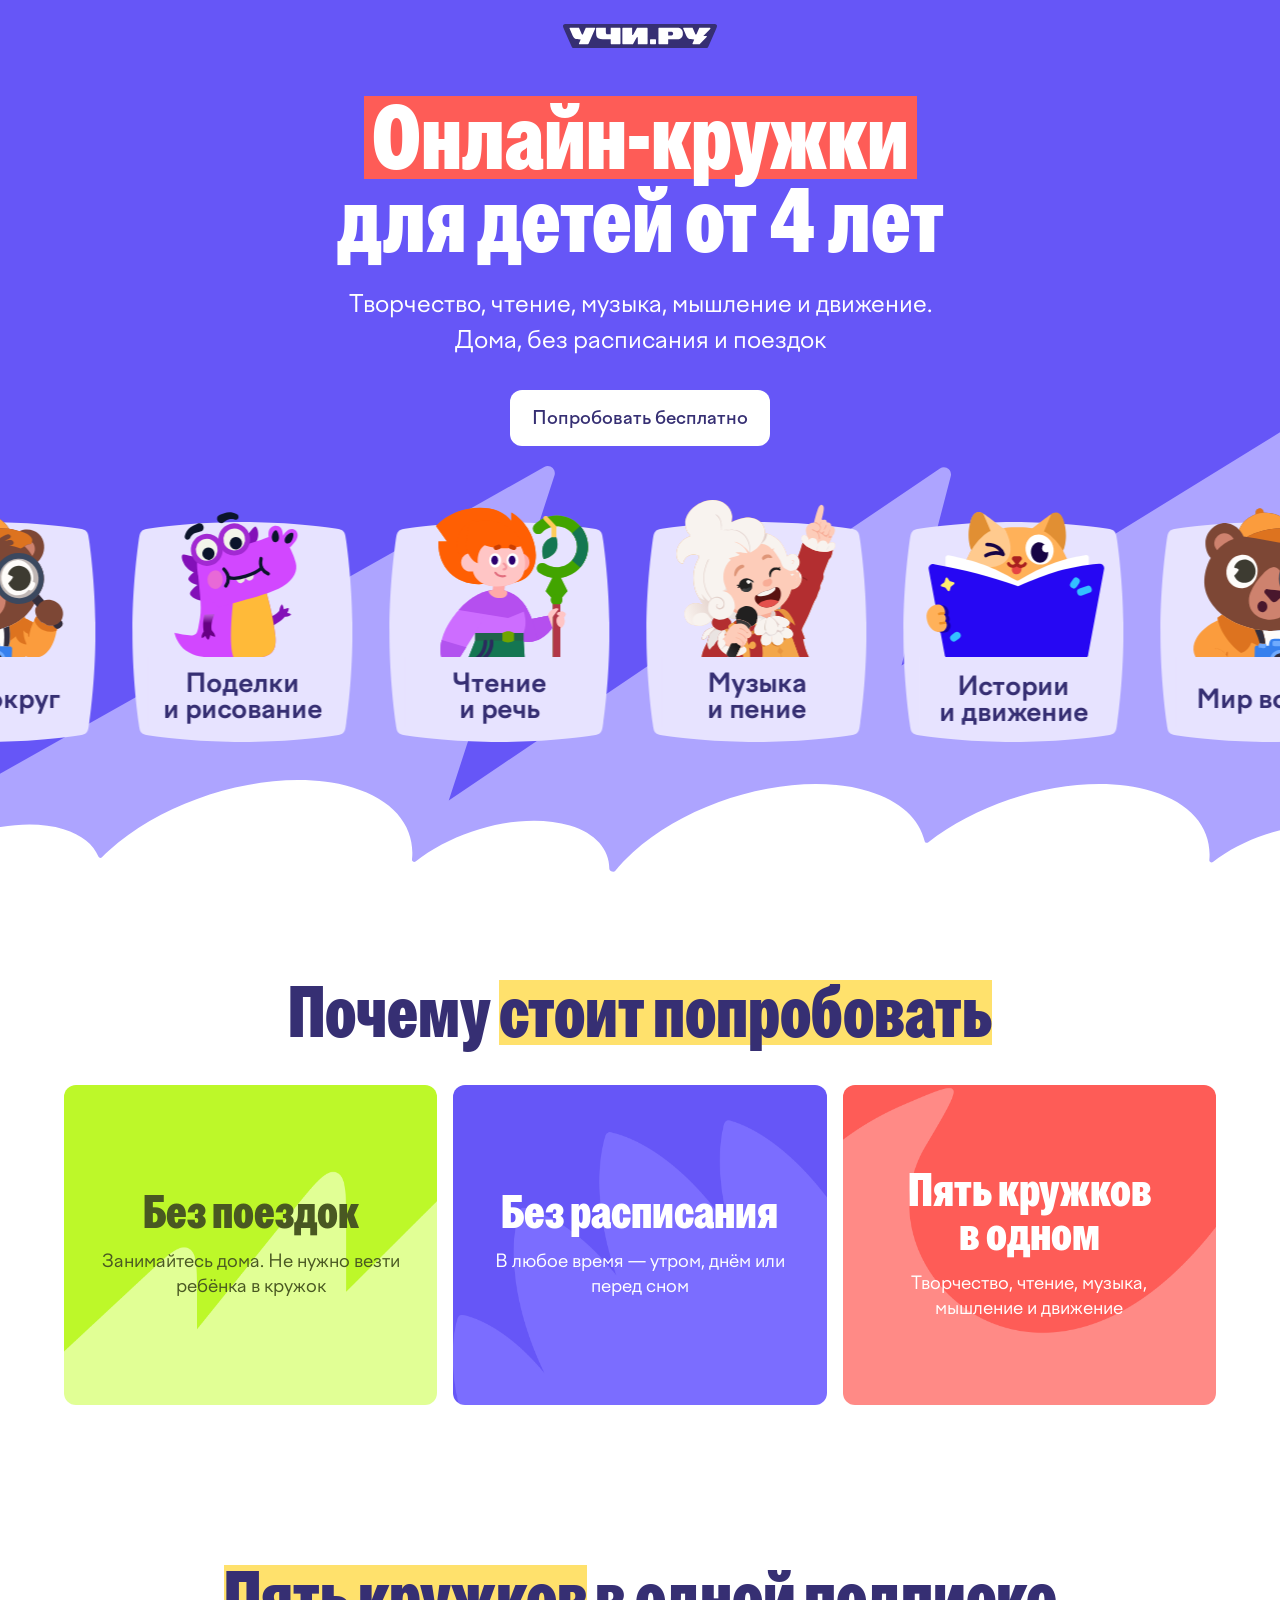
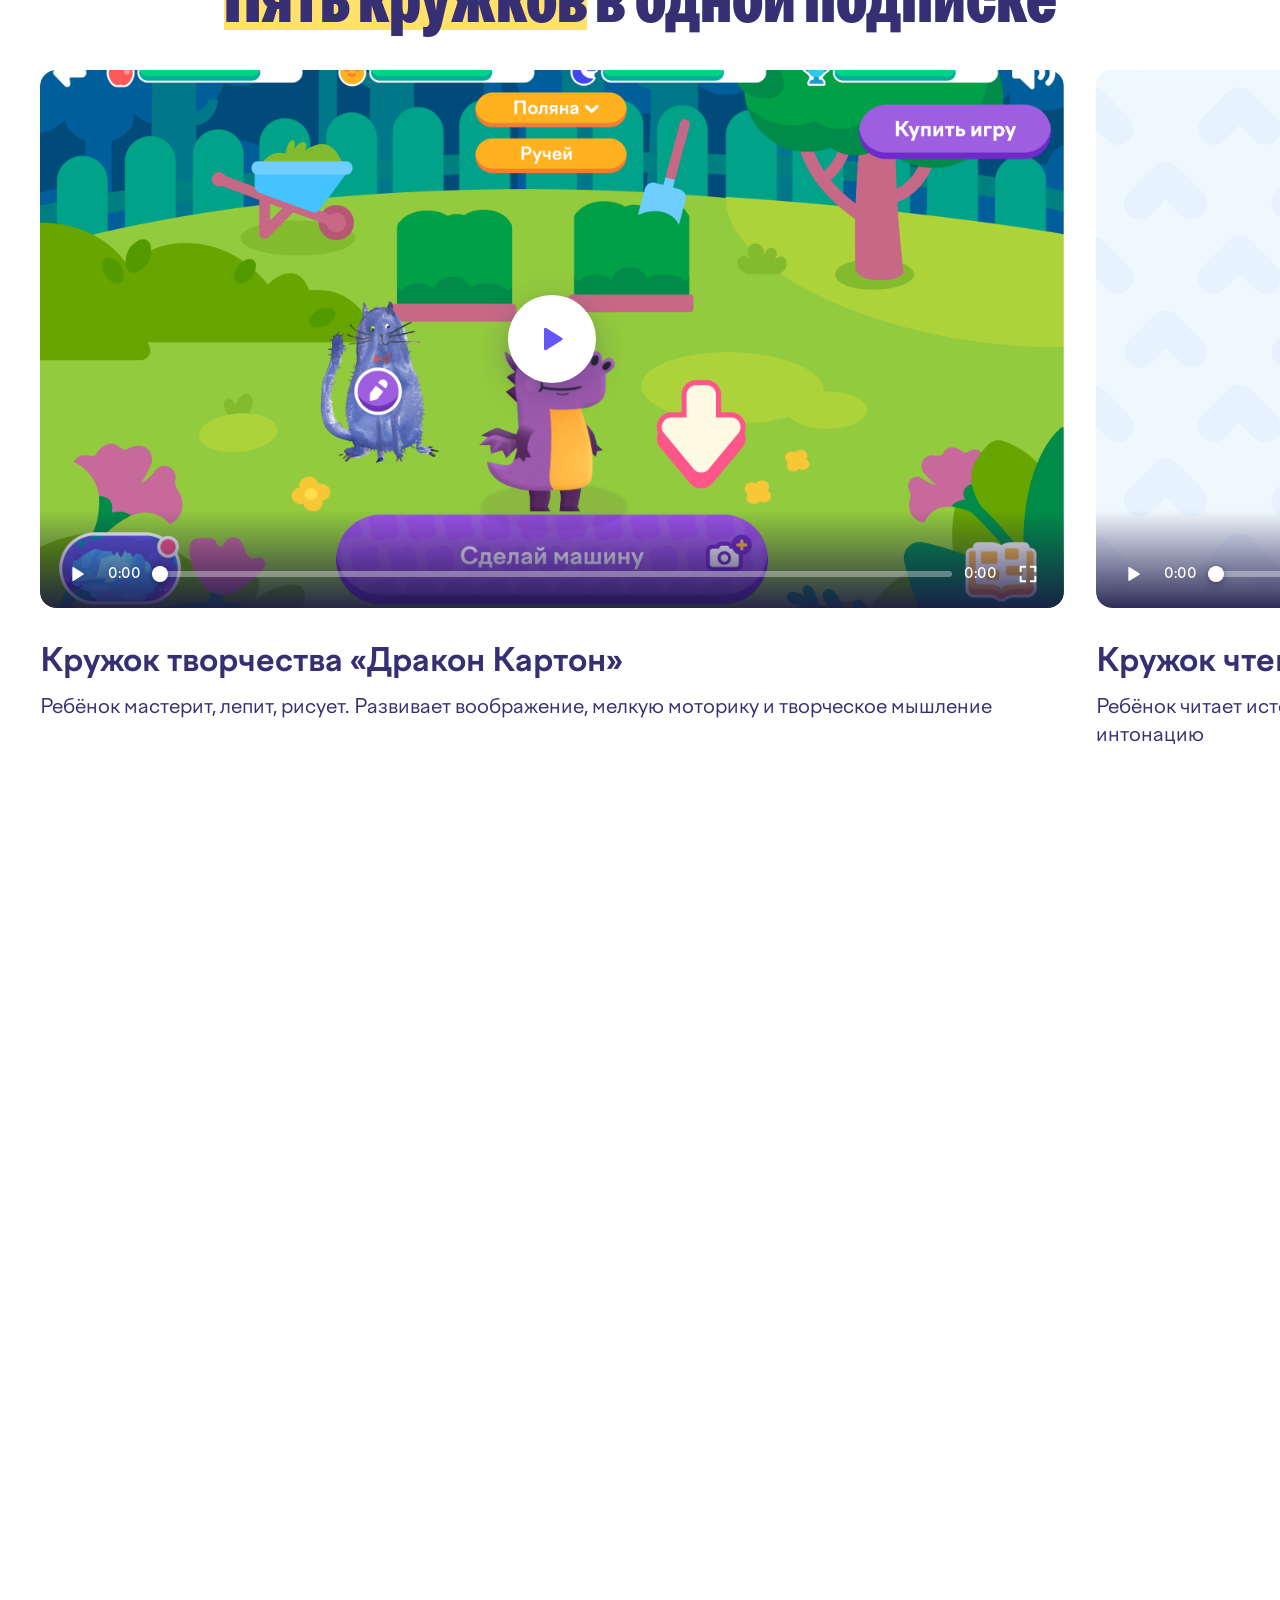
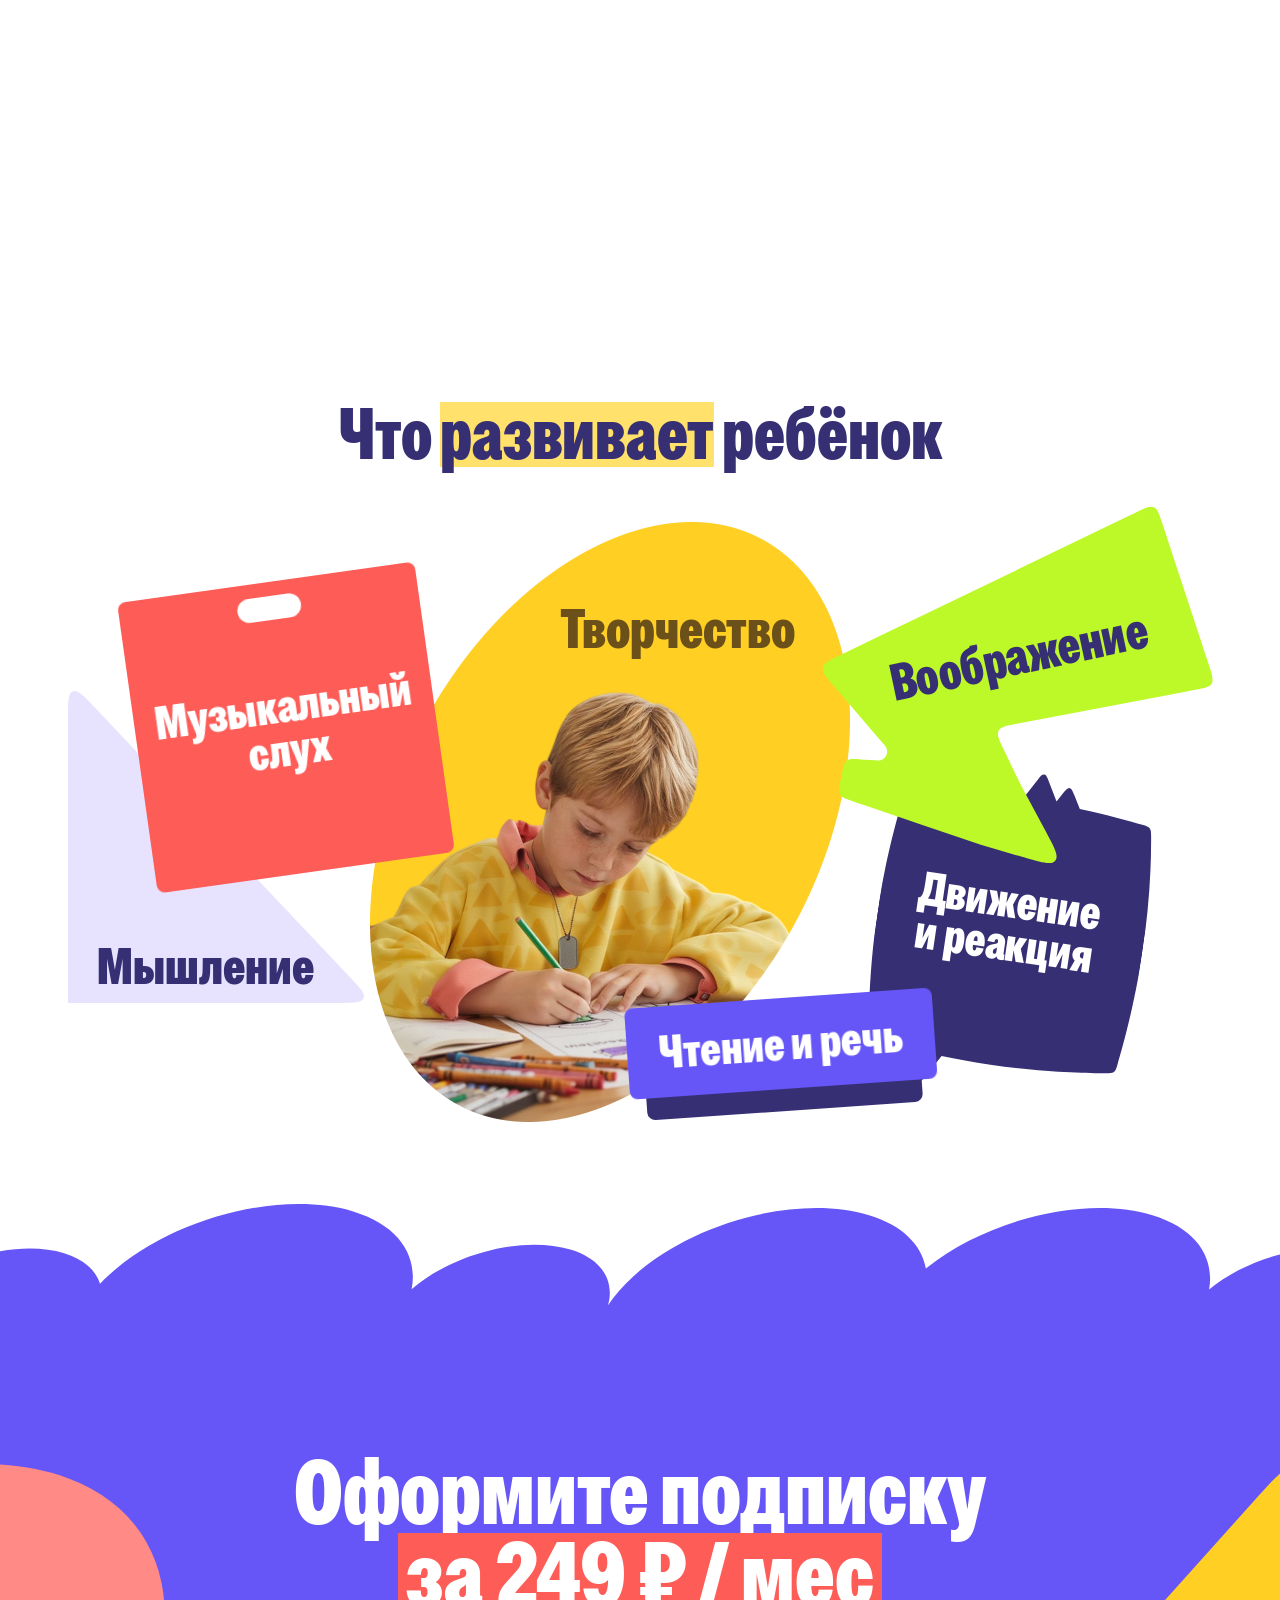
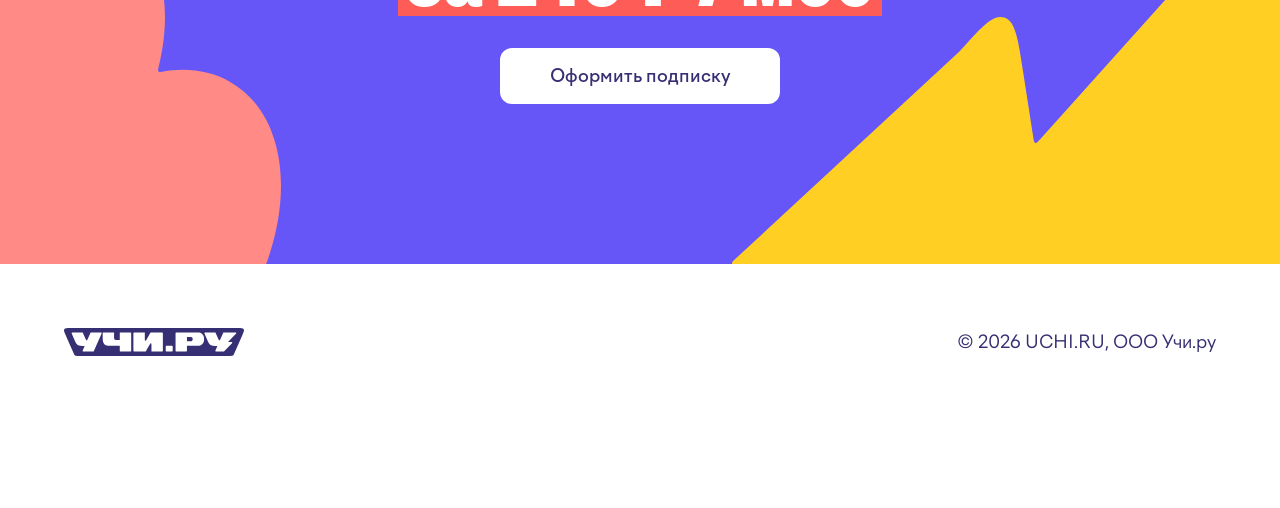
==== commit 97ccc83d: "Use a native swipe carousel for the games on mobile with a fixed compact card height. Co-Authored-By" ====
--- a/a/index.html
+++ b/a/index.html
@@ -21,7 +21,7 @@
     <link rel="preload" href="../fonts/FactorA-Regular.ttf" as="font" type="font/ttf" crossorigin />
     <link rel="preload" href="../fonts/FactorA-Bold.ttf" as="font" type="font/ttf" crossorigin />
     <link rel="preload" href="../fonts/FactorA-Medium.otf" as="font" type="font/otf" crossorigin />
-    <link rel="stylesheet" href="../css/styles.css?v=20261015b" />
+    <link rel="stylesheet" href="../css/styles.css?v=20261015c" />
   </head>
   <body>
     <header class="hero">
@@ -299,9 +299,9 @@
       </div>
     </footer>
 
-    <script src="../js/hero-marquee.js?v=20261015b"></script>
-    <script src="../js/carousel.js?v=20261015b"></script>
-    <script src="../js/videos.js?v=20261015b"></script>
-    <script src="../js/reveal.js?v=20261015b"></script>
+    <script src="../js/hero-marquee.js?v=20261015c"></script>
+    <script src="../js/carousel.js?v=20261015c"></script>
+    <script src="../js/videos.js?v=20261015c"></script>
+    <script src="../js/reveal.js?v=20261015c"></script>
   </body>
 </html>
--- a/css/styles.css
+++ b/css/styles.css
@@ -1325,10 +1325,11 @@
   }
 
   .games__pin {
+    position: static;
     height: auto;
     max-height: none;
-    padding-top: 16px;
-    padding-bottom: 24px;
+    overflow: visible;
+    padding: 0;
   }
 
   .games .section-title {
@@ -1338,16 +1339,32 @@
   }
 
   .games__track {
-    gap: 24px;
+    gap: 16px;
+    width: auto;
     padding-inline: 16px;
+    overflow-x: auto;
+    overscroll-behavior-x: contain;
+    scroll-snap-type: x mandatory;
+    scroll-padding-inline: 16px;
+    scrollbar-width: none;
+    touch-action: pan-x pan-y;
+    transform: none !important;
+    will-change: auto;
+  }
+
+  .games__track::-webkit-scrollbar {
+    display: none;
   }
 
   .game {
-    flex-basis: calc(100vw - 32px);
+    flex-basis: calc(100vw - 56px);
+    height: auto;
+    scroll-snap-align: start;
   }
 
   .game__media {
-    height: clamp(140px, calc(100dvh - 430px), 400px);
+    height: auto;
+    aspect-ratio: 16 / 9;
   }
 
   .game__shot {
@@ -1375,13 +1392,9 @@
     padding: 21px !important;
   }
 
-  .game:nth-child(2) .game__shot {
-    object-fit: cover;
-  }
-
   .game__body {
     gap: 8px;
-    margin-top: min(24px, 3dvh);
+    margin-top: 16px;
   }
 
   .game__title {
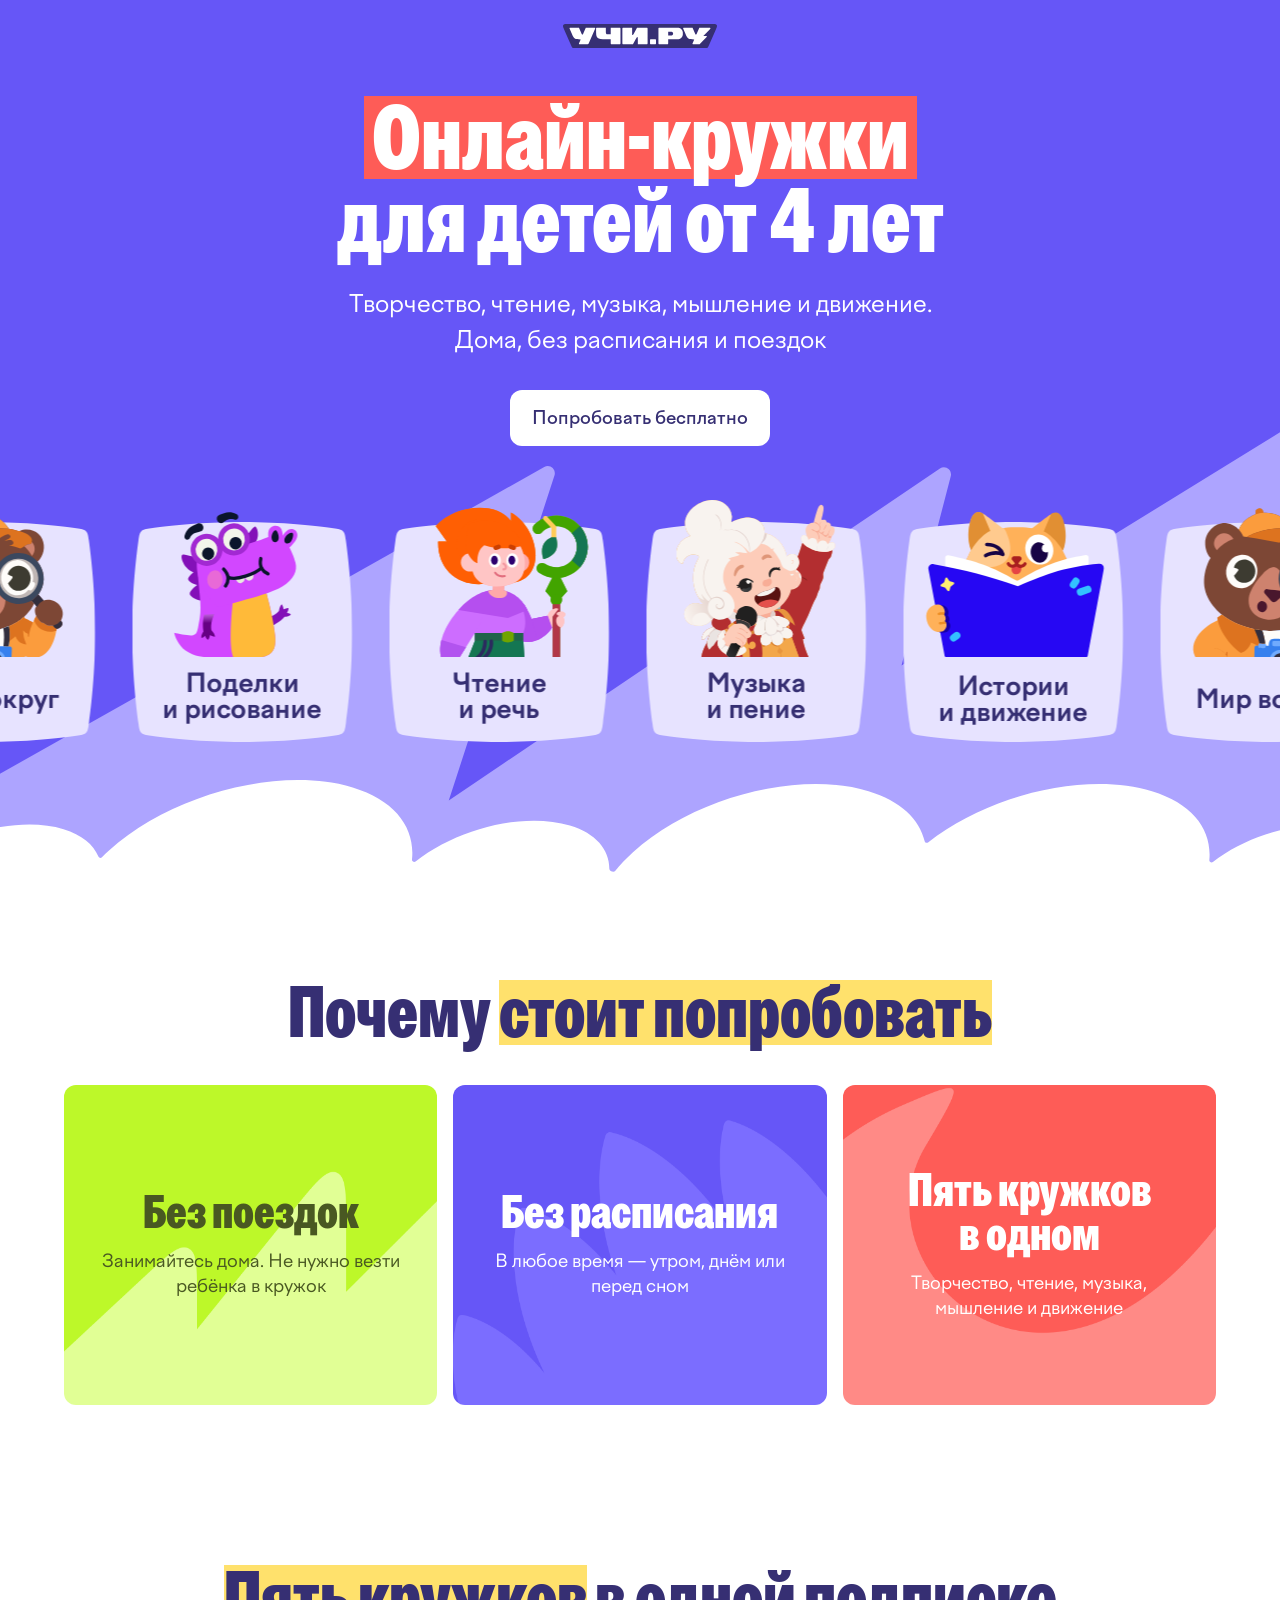
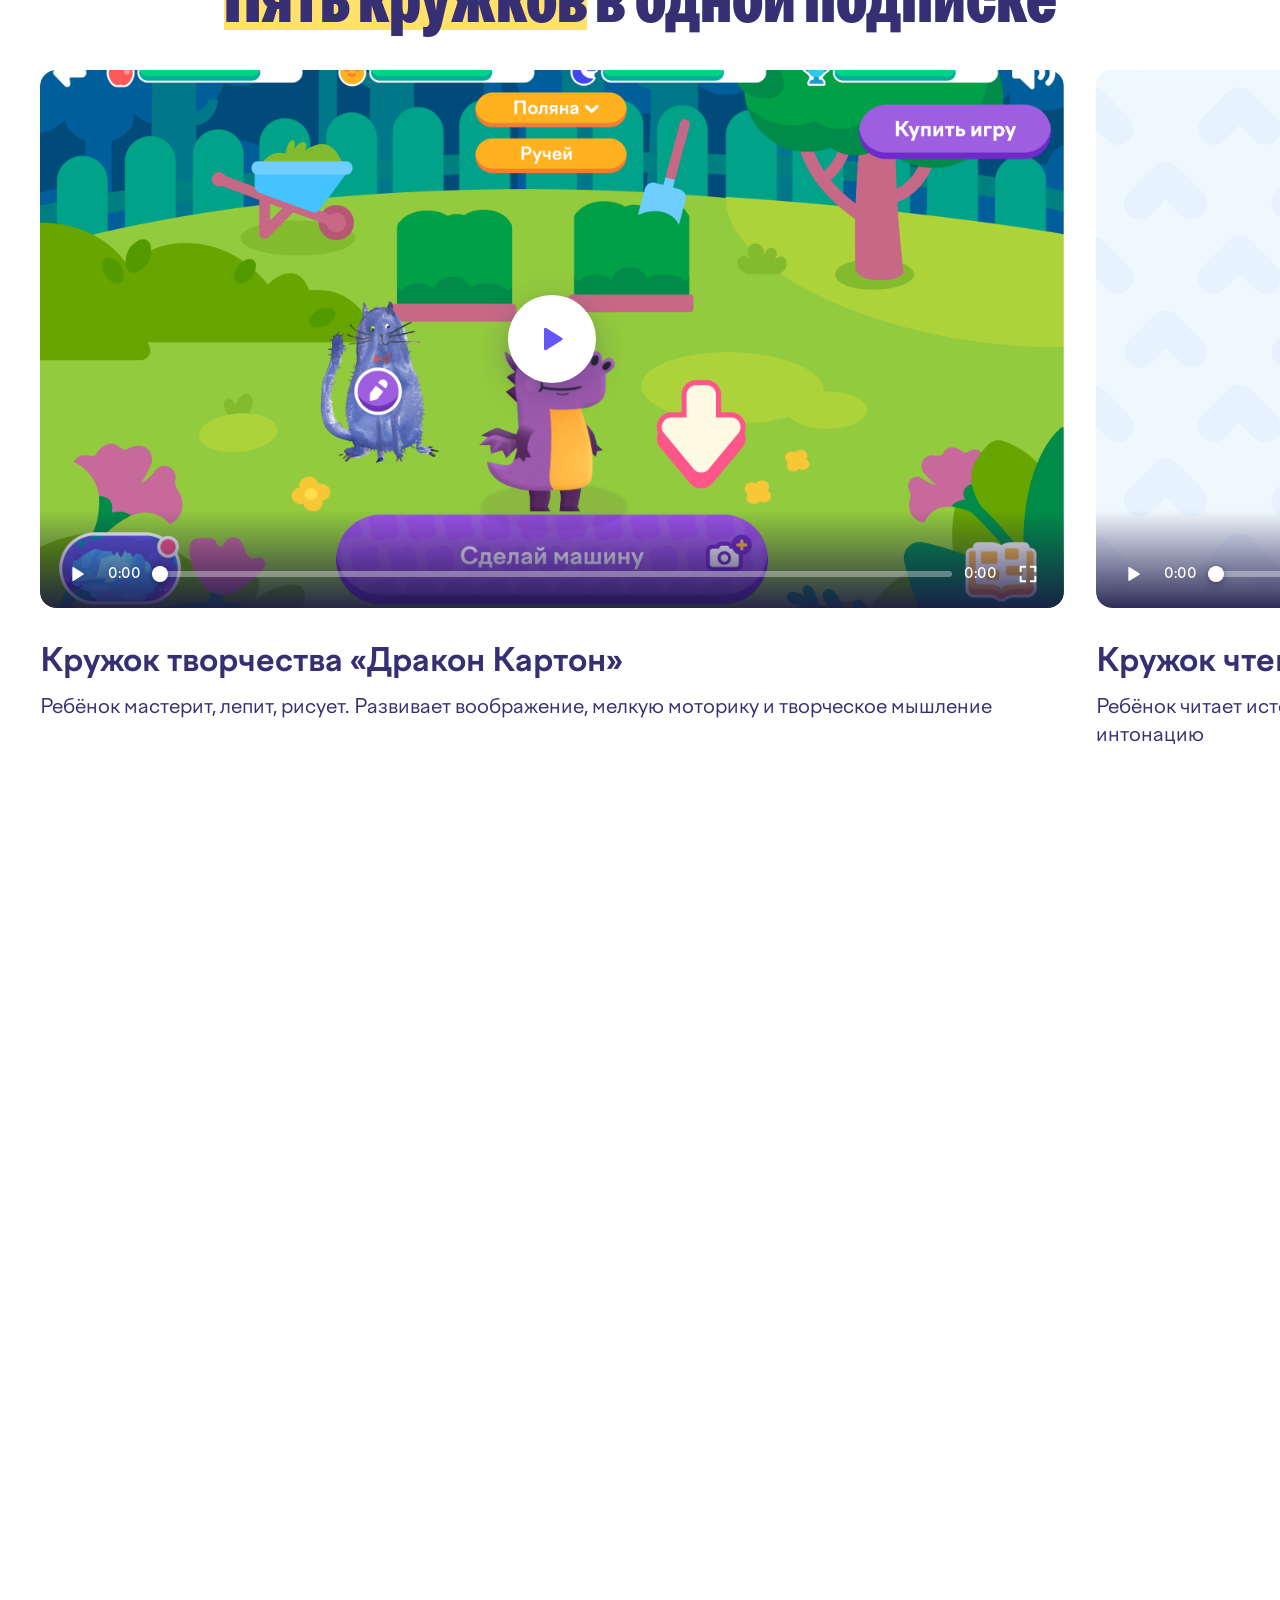
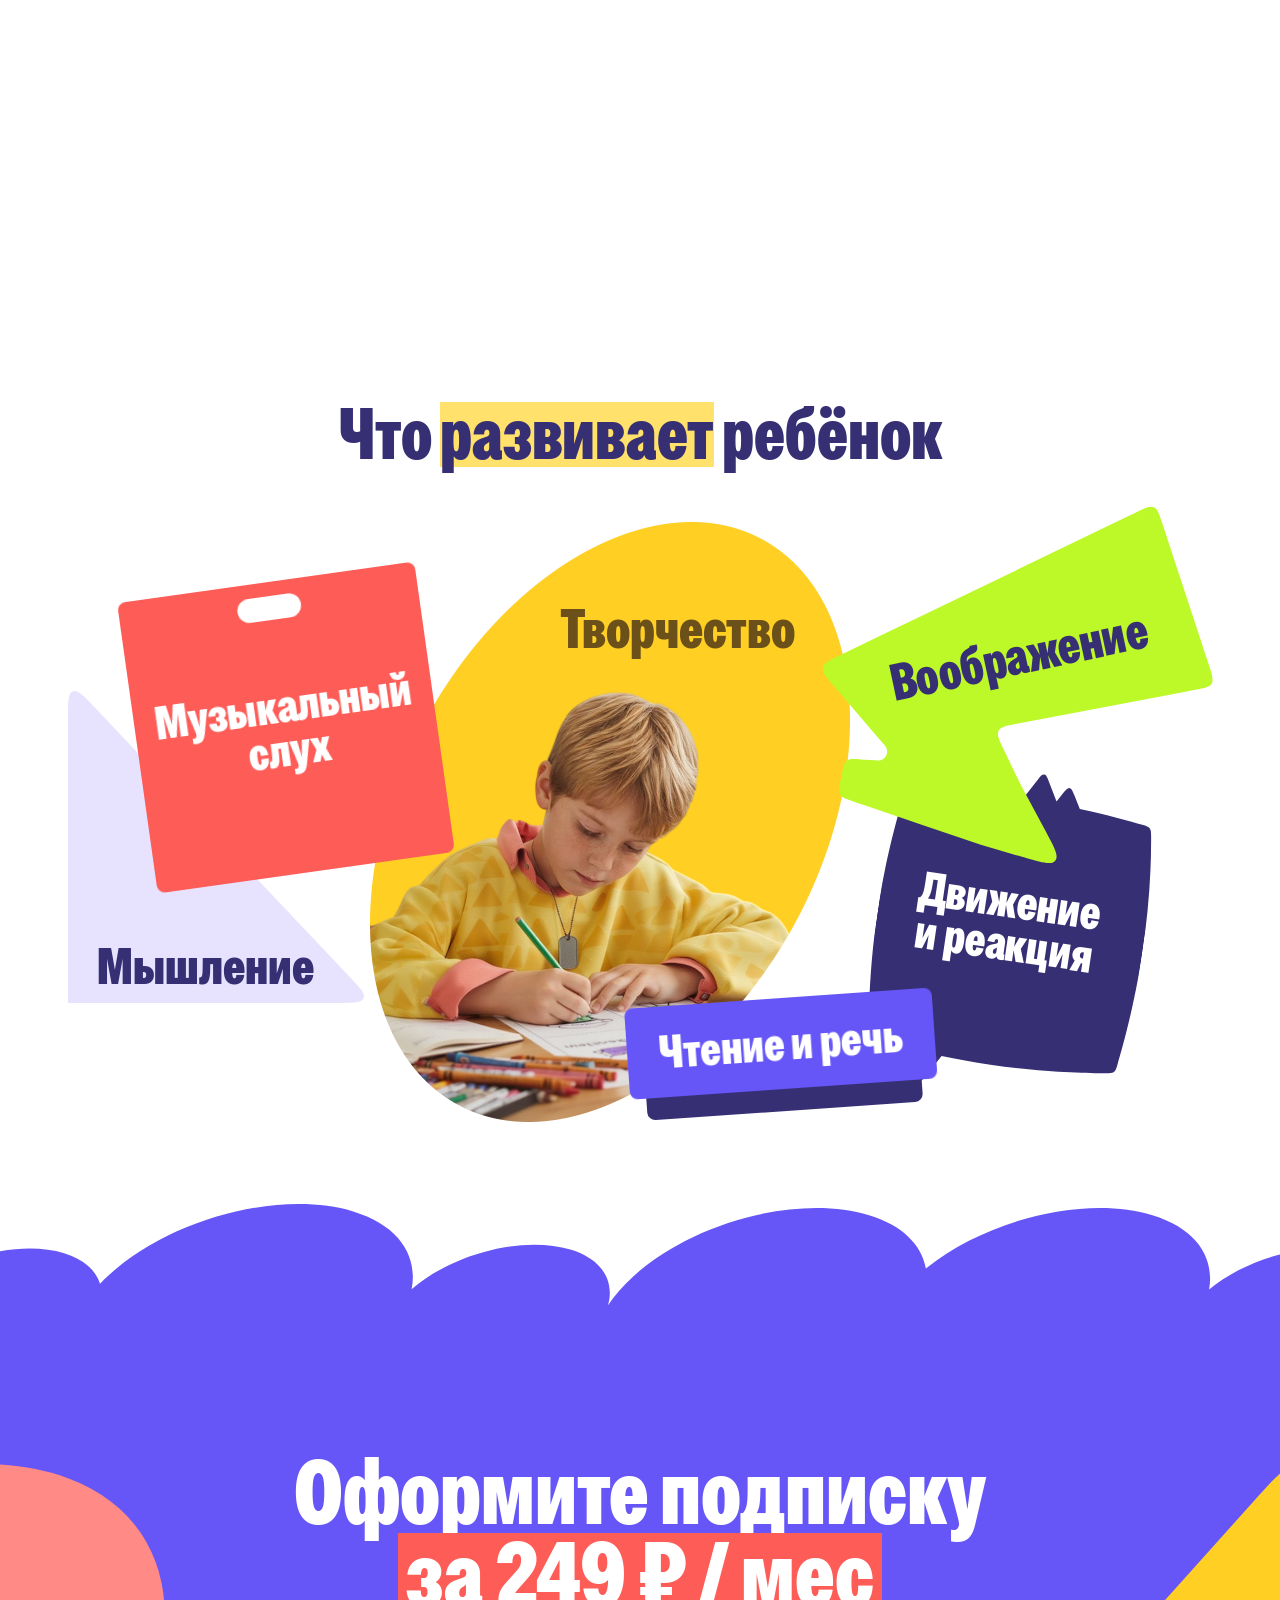
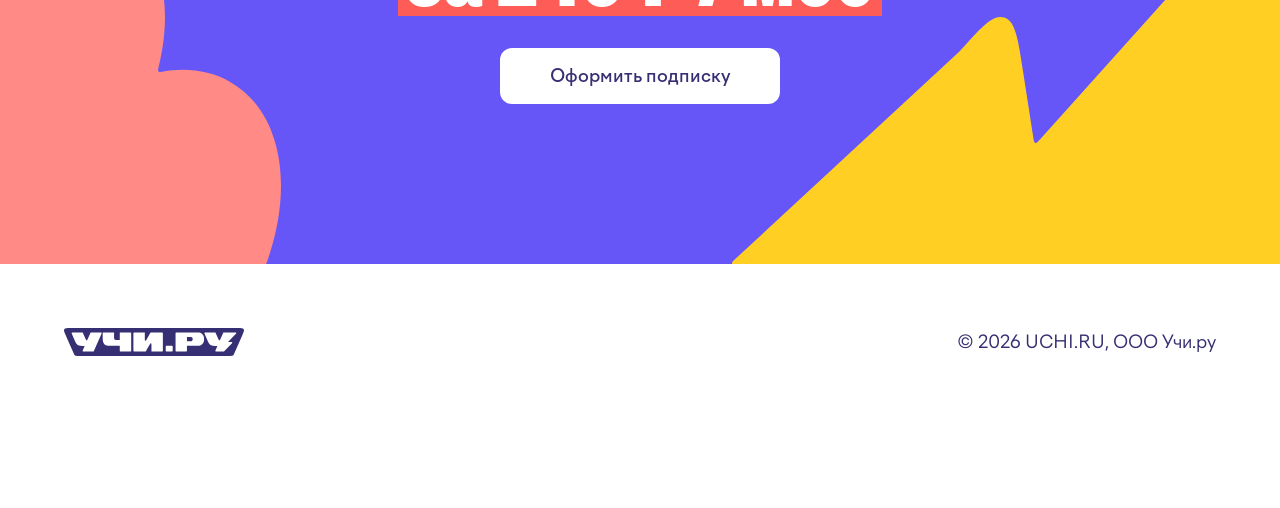
==== commit 555d22ce: "Add variant D with a photo hero at /d/. Co-Authored-By: Claude Sonnet 5.5 <noreply@anthropic.com>" ====
--- a/a/index.html
+++ b/a/index.html
@@ -21,7 +21,7 @@
     <link rel="preload" href="../fonts/FactorA-Regular.ttf" as="font" type="font/ttf" crossorigin />
     <link rel="preload" href="../fonts/FactorA-Bold.ttf" as="font" type="font/ttf" crossorigin />
     <link rel="preload" href="../fonts/FactorA-Medium.otf" as="font" type="font/otf" crossorigin />
-    <link rel="stylesheet" href="../css/styles.css?v=20261015c" />
+    <link rel="stylesheet" href="../css/styles.css?v=20261021c" />
   </head>
   <body>
     <header class="hero">
@@ -299,9 +299,9 @@
       </div>
     </footer>
 
-    <script src="../js/hero-marquee.js?v=20261015c"></script>
-    <script src="../js/carousel.js?v=20261015c"></script>
-    <script src="../js/videos.js?v=20261015c"></script>
-    <script src="../js/reveal.js?v=20261015c"></script>
+    <script src="../js/hero-marquee.js?v=20261021c"></script>
+    <script src="../js/carousel.js?v=20261021c"></script>
+    <script src="../js/videos.js?v=20261021c"></script>
+    <script src="../js/reveal.js?v=20261021c"></script>
   </body>
 </html>
--- a/css/styles.css
+++ b/css/styles.css
@@ -1736,3 +1736,160 @@
     aspect-ratio: 16 / 9;
   }
 }
+
+/* Hero with photo (variant D) */
+
+.hero--photo {
+  height: auto;
+  min-height: 0;
+  gap: 48px;
+  padding: 88px 40px 0;
+}
+
+.hero--photo .hero__logo {
+  top: 32px;
+}
+
+.hero--photo .hero__top {
+  display: flex;
+  flex-direction: column;
+  align-items: center;
+  gap: 24px;
+  width: 100%;
+  position: relative;
+  z-index: 2;
+}
+
+.hero__photo {
+  --k: calc(100cqw / 1280px);
+  position: relative;
+  z-index: 1;
+  flex: none;
+  align-self: stretch;
+  margin-inline: -40px;
+  aspect-ratio: 1280 / 634;
+  overflow: hidden;
+  container-type: inline-size;
+}
+
+.hero__photo-img {
+  position: absolute;
+  top: -5.12%;
+  left: 0;
+  width: 100%;
+  height: 112.61%;
+  object-fit: cover;
+}
+
+.hero__contours {
+  position: absolute;
+  top: 0;
+  z-index: 2;
+  height: 170px;
+  pointer-events: none;
+}
+
+.hero__contours--left {
+  left: 0;
+  width: 321px;
+  transform-origin: 0 0;
+  transform: scale(var(--k));
+}
+
+.hero__contours--right {
+  right: 0;
+  width: 328px;
+  transform-origin: 100% 0;
+  transform: scale(var(--k));
+}
+
+.contour {
+  position: absolute;
+  top: 0;
+  display: block;
+  transform: rotate(180deg);
+}
+
+.contour img {
+  position: absolute;
+  left: 0;
+  top: var(--t);
+  width: 100%;
+  height: calc(100% - var(--t));
+}
+
+.contour--a {
+  --t: 4.58%;
+  left: 0;
+  width: 192.434px;
+  height: 162.676px;
+}
+
+.contour--b {
+  --t: 6.86%;
+  left: 192.45px;
+  width: 128.289px;
+  height: 108.451px;
+}
+
+.contour--c {
+  --t: 6.86%;
+  left: 0;
+  width: 128.289px;
+  height: 108.451px;
+}
+
+.contour--d {
+  --t: 4.35%;
+  left: 71.81px;
+  width: 201.692px;
+  height: 166.644px;
+}
+
+.contour--e {
+  --t: 6.15%;
+  left: 180.93px;
+  width: 146.805px;
+  height: 122.999px;
+  transform: scaleY(-1);
+}
+
+@media (max-width: 767px) {
+  .hero--photo {
+    min-height: 0;
+    gap: 32px;
+    padding: 88px 16px 0;
+  }
+
+  .hero--photo .hero__top {
+    gap: 24px;
+  }
+
+  .hero--photo h1 {
+    display: block;
+  }
+
+  .hero--photo h1 .hero__for {
+    display: block;
+    min-width: 0;
+    width: auto;
+  }
+
+  .hero--photo h1 .mark--red {
+    display: inline;
+    padding: 0 4px;
+    white-space: normal;
+    -webkit-box-decoration-break: clone;
+    box-decoration-break: clone;
+  }
+
+  .hero__photo {
+    --k: calc(100cqw / 700px);
+    margin-inline: -16px;
+    aspect-ratio: 360 / 440;
+  }
+
+  .hero__photo-img {
+    object-position: 55% center;
+  }
+}
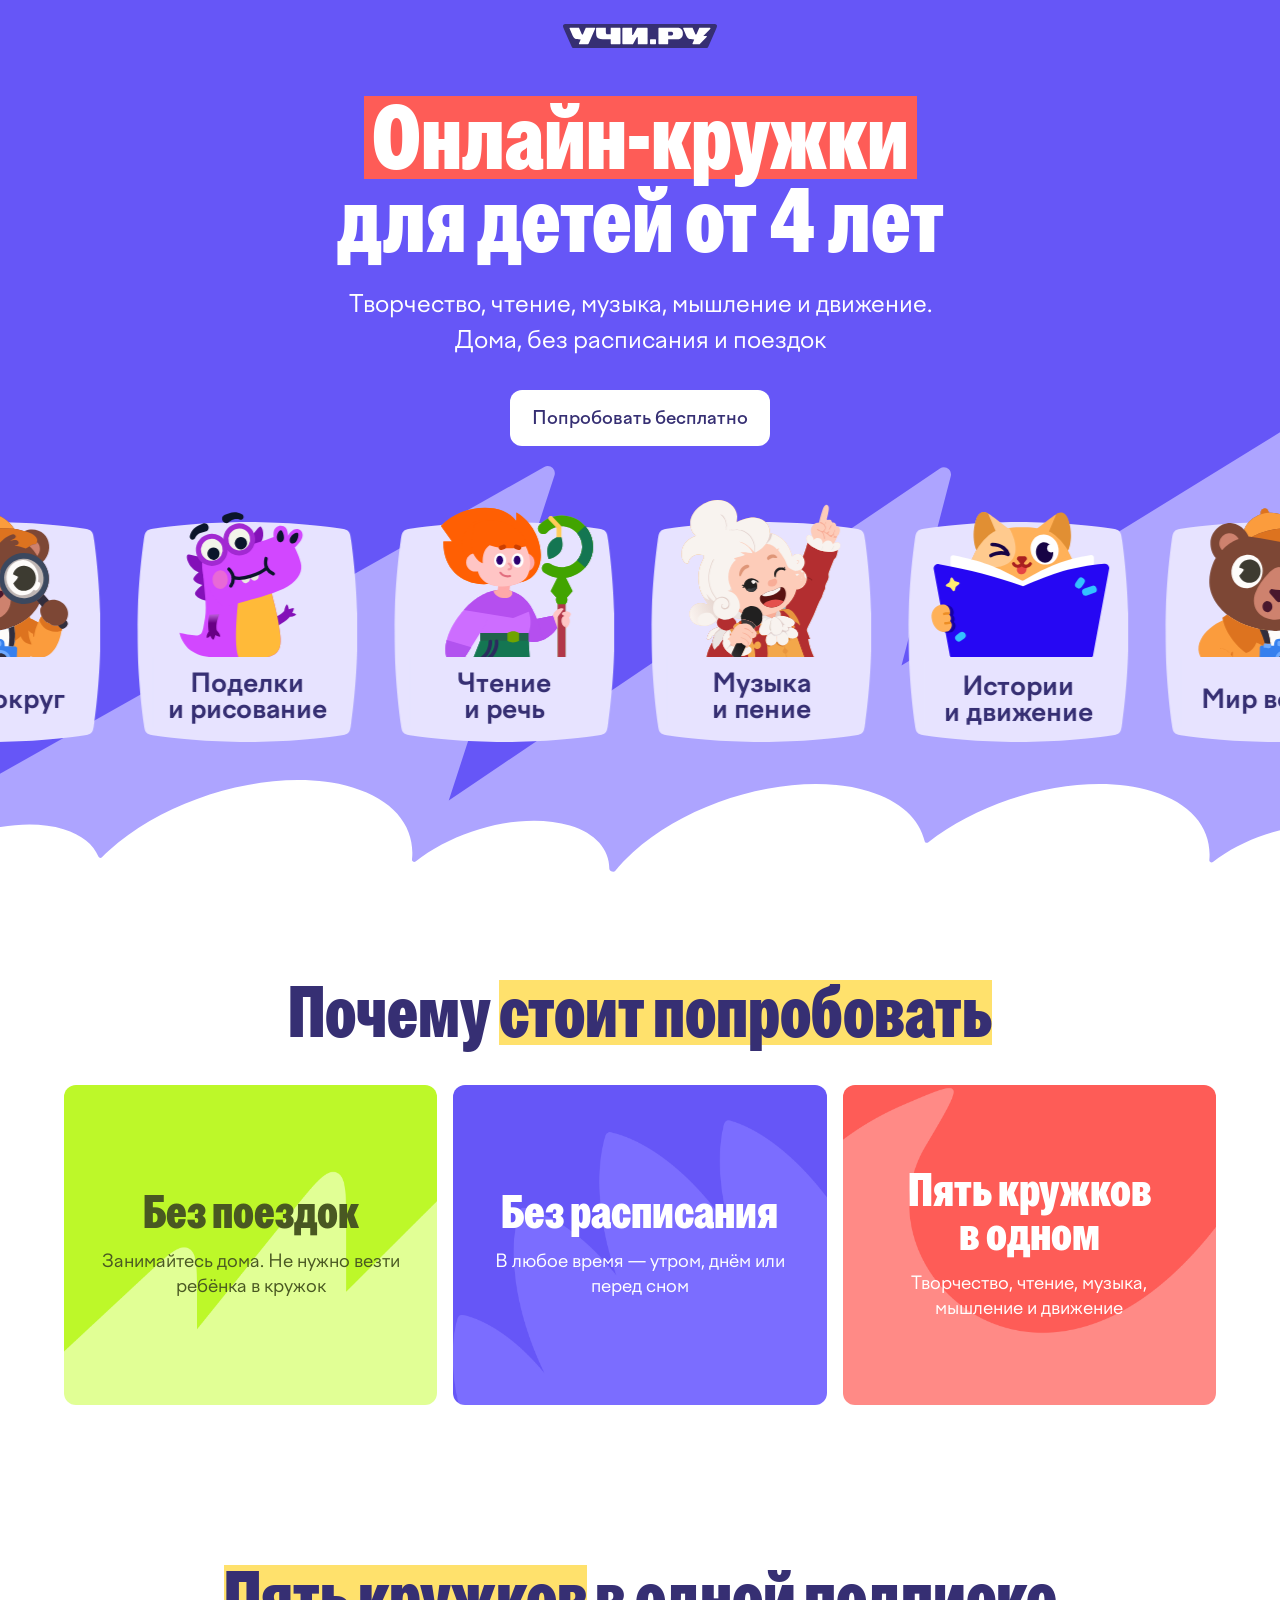
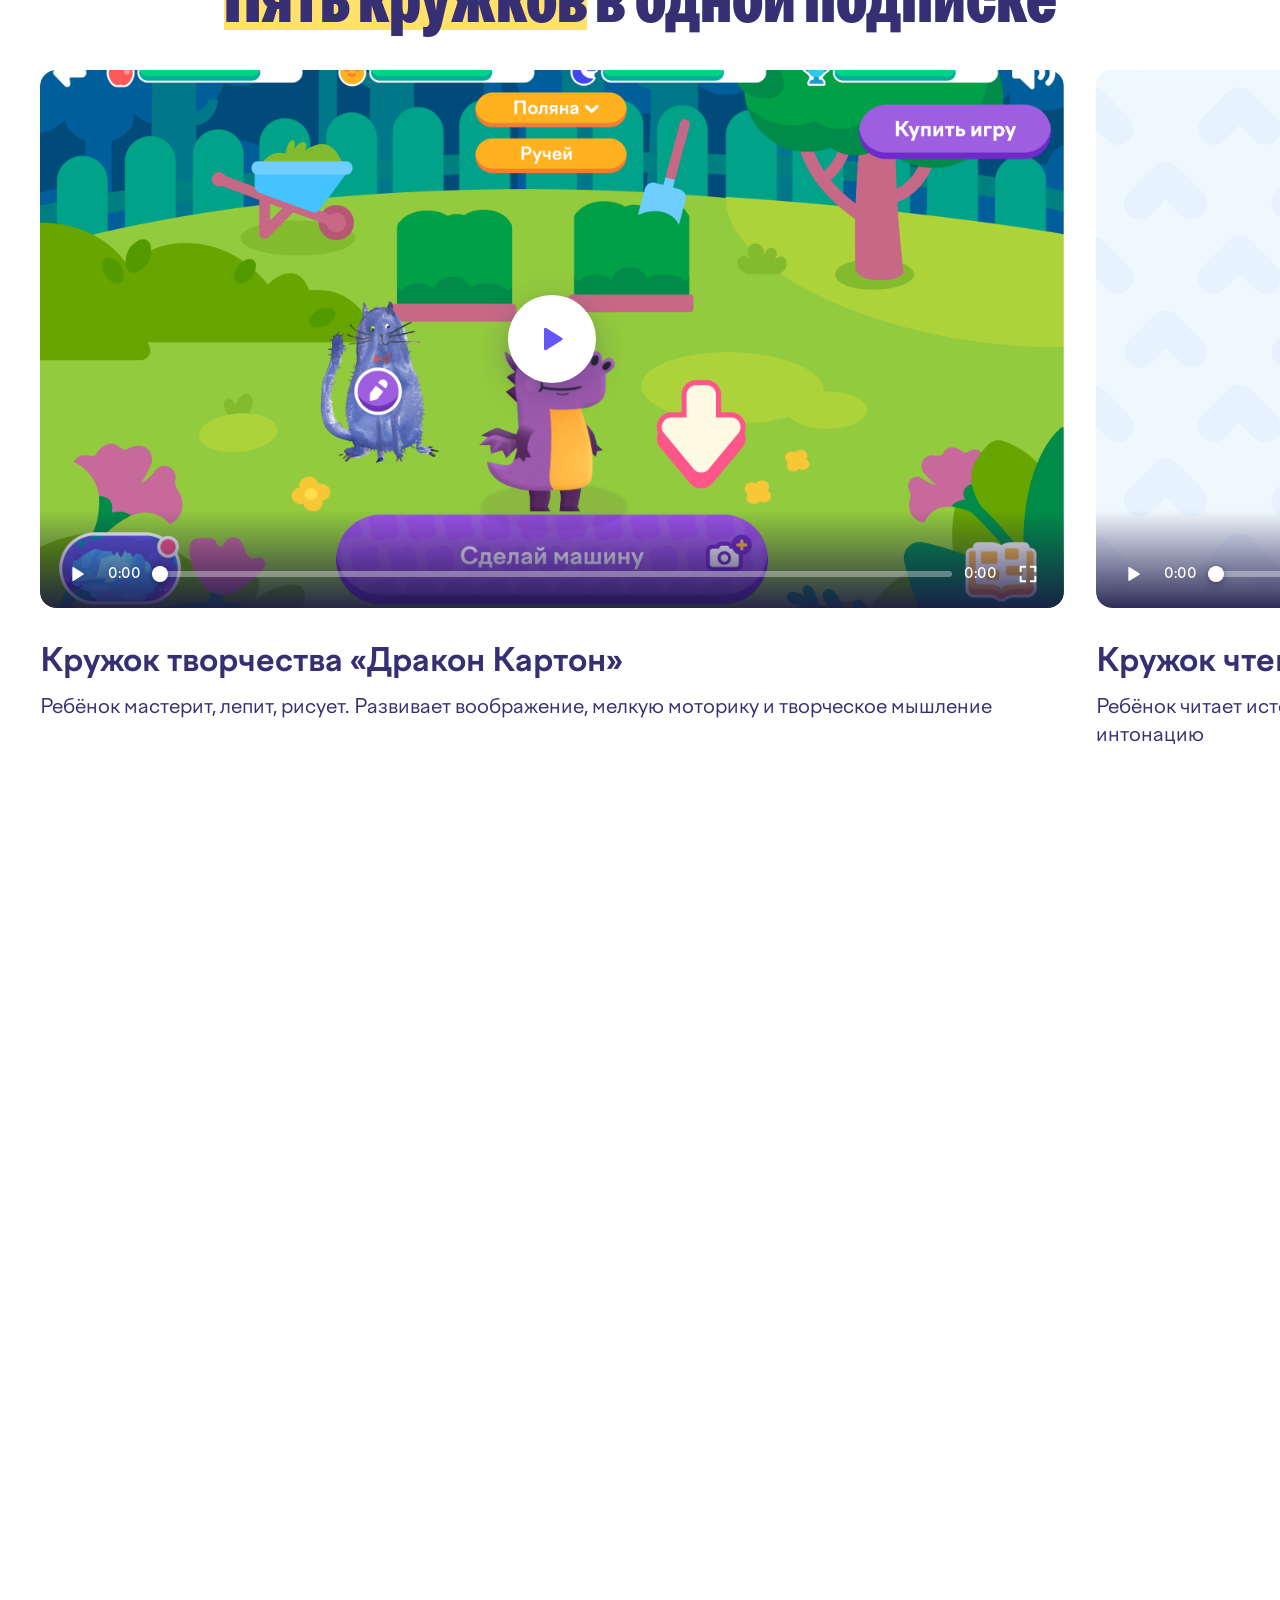
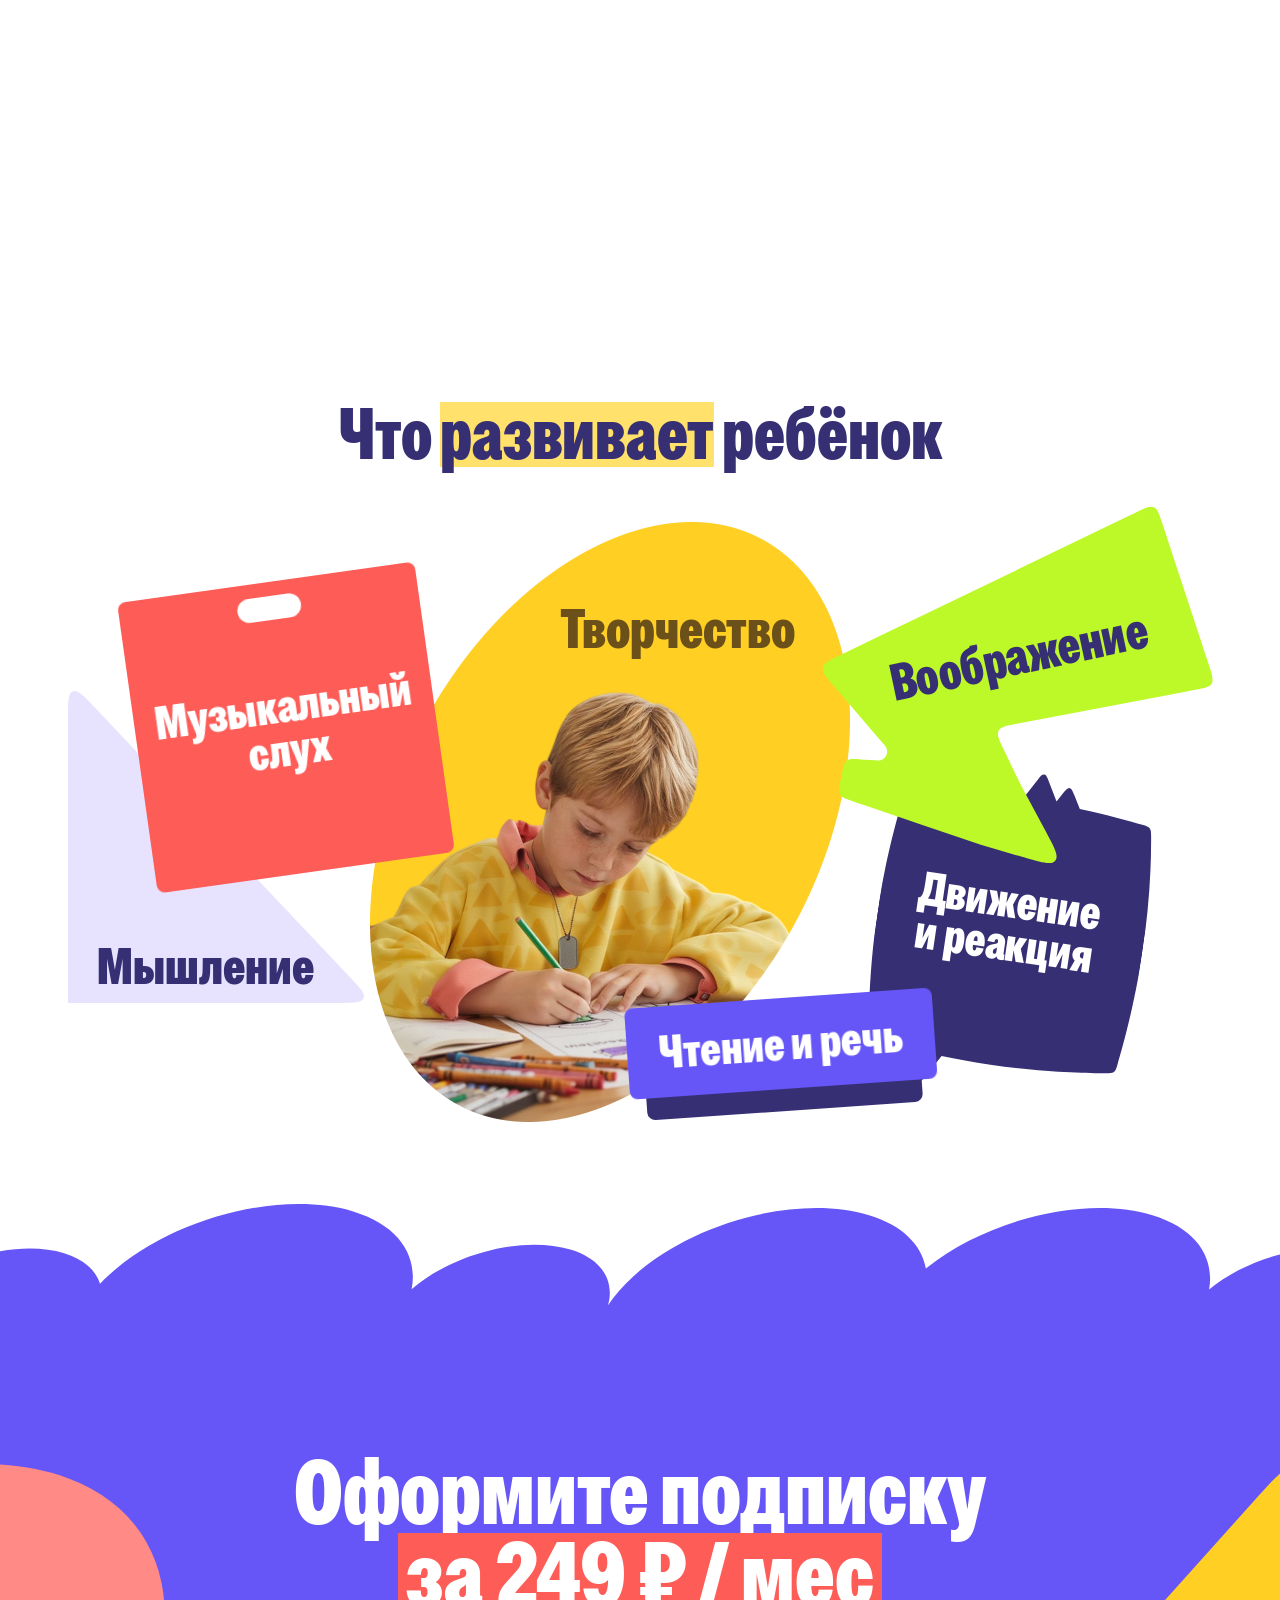
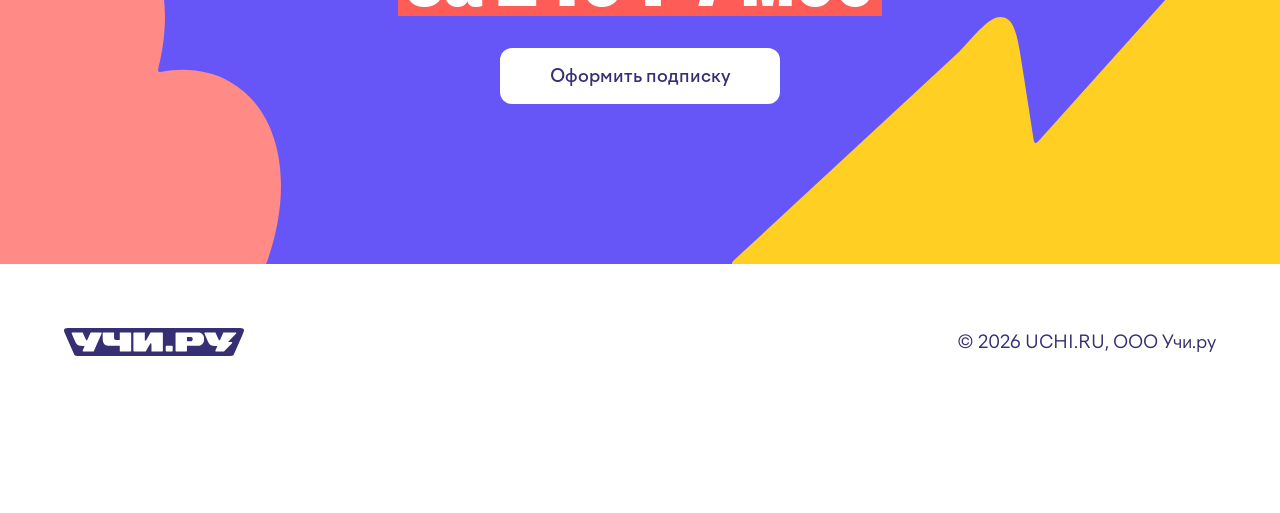
==== commit 8eee7af0: "Make the variant D hero fill the viewport height and raise the contour shapes by 2px. Co-Authored-By" ====
--- a/a/index.html
+++ b/a/index.html
@@ -21,7 +21,7 @@
     <link rel="preload" href="../fonts/FactorA-Regular.ttf" as="font" type="font/ttf" crossorigin />
     <link rel="preload" href="../fonts/FactorA-Bold.ttf" as="font" type="font/ttf" crossorigin />
     <link rel="preload" href="../fonts/FactorA-Medium.otf" as="font" type="font/otf" crossorigin />
-    <link rel="stylesheet" href="../css/styles.css?v=20261021c" />
+    <link rel="stylesheet" href="../css/styles.css?v=20261021f" />
   </head>
   <body>
     <header class="hero">
@@ -299,9 +299,9 @@
       </div>
     </footer>
 
-    <script src="../js/hero-marquee.js?v=20261021c"></script>
-    <script src="../js/carousel.js?v=20261021c"></script>
-    <script src="../js/videos.js?v=20261021c"></script>
-    <script src="../js/reveal.js?v=20261021c"></script>
+    <script src="../js/hero-marquee.js?v=20261021f"></script>
+    <script src="../js/carousel.js?v=20261021f"></script>
+    <script src="../js/videos.js?v=20261021f"></script>
+    <script src="../js/reveal.js?v=20261021f"></script>
   </body>
 </html>
--- a/css/styles.css
+++ b/css/styles.css
@@ -1741,7 +1741,7 @@
 
 .hero--photo {
   height: auto;
-  min-height: 0;
+  min-height: 100dvh;
   gap: 48px;
   padding: 88px 40px 0;
 }
@@ -1764,26 +1764,26 @@
   --k: calc(100cqw / 1280px);
   position: relative;
   z-index: 1;
-  flex: none;
   align-self: stretch;
+  flex: 1 1 auto;
+  min-height: 300px;
   margin-inline: -40px;
-  aspect-ratio: 1280 / 634;
   overflow: hidden;
   container-type: inline-size;
 }
 
 .hero__photo-img {
   position: absolute;
-  top: -5.12%;
-  left: 0;
+  inset: 0;
   width: 100%;
-  height: 112.61%;
+  height: 100%;
   object-fit: cover;
+  object-position: center 18%;
 }
 
 .hero__contours {
   position: absolute;
-  top: 0;
+  top: -2px;
   z-index: 2;
   height: 170px;
   pointer-events: none;
@@ -1856,7 +1856,7 @@
 
 @media (max-width: 767px) {
   .hero--photo {
-    min-height: 0;
+    min-height: 100dvh;
     gap: 32px;
     padding: 88px 16px 0;
   }
@@ -1886,7 +1886,7 @@
   .hero__photo {
     --k: calc(100cqw / 700px);
     margin-inline: -16px;
-    aspect-ratio: 360 / 440;
+    min-height: 280px;
   }
 
   .hero__photo-img {
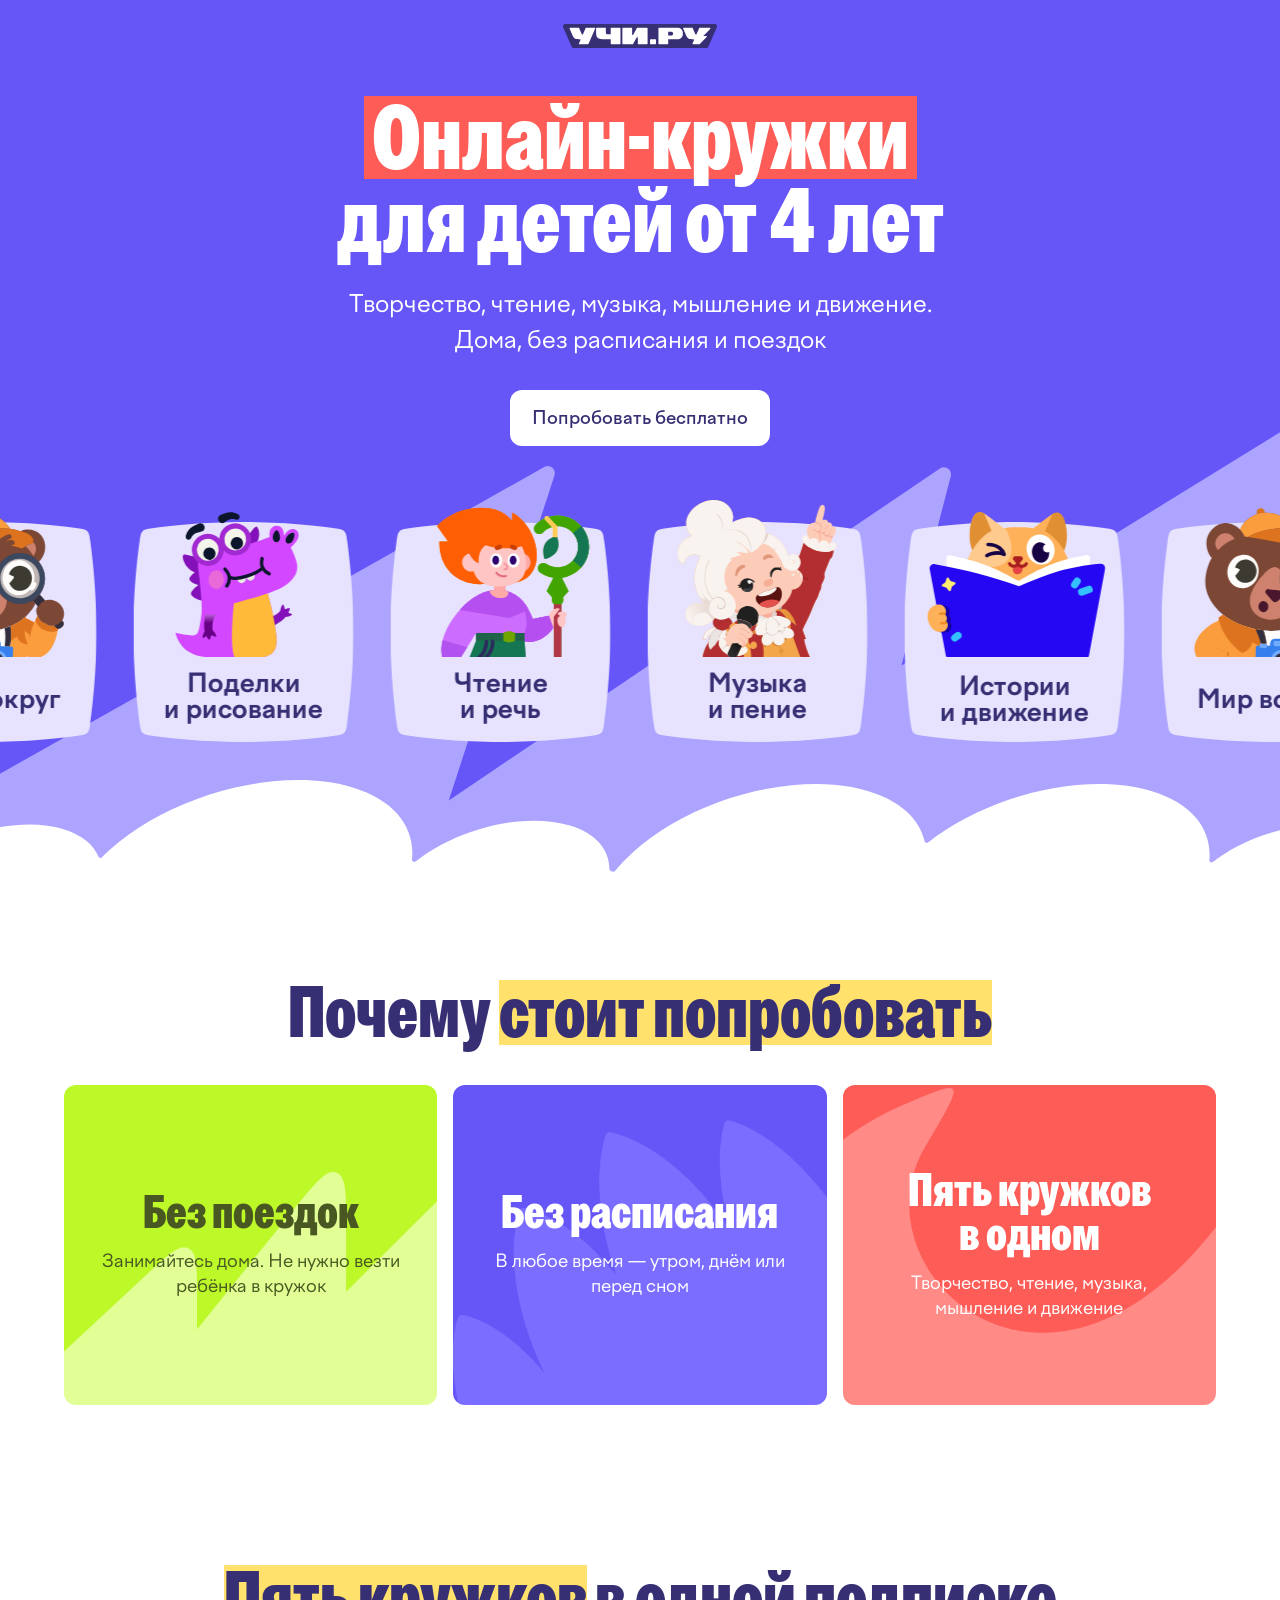
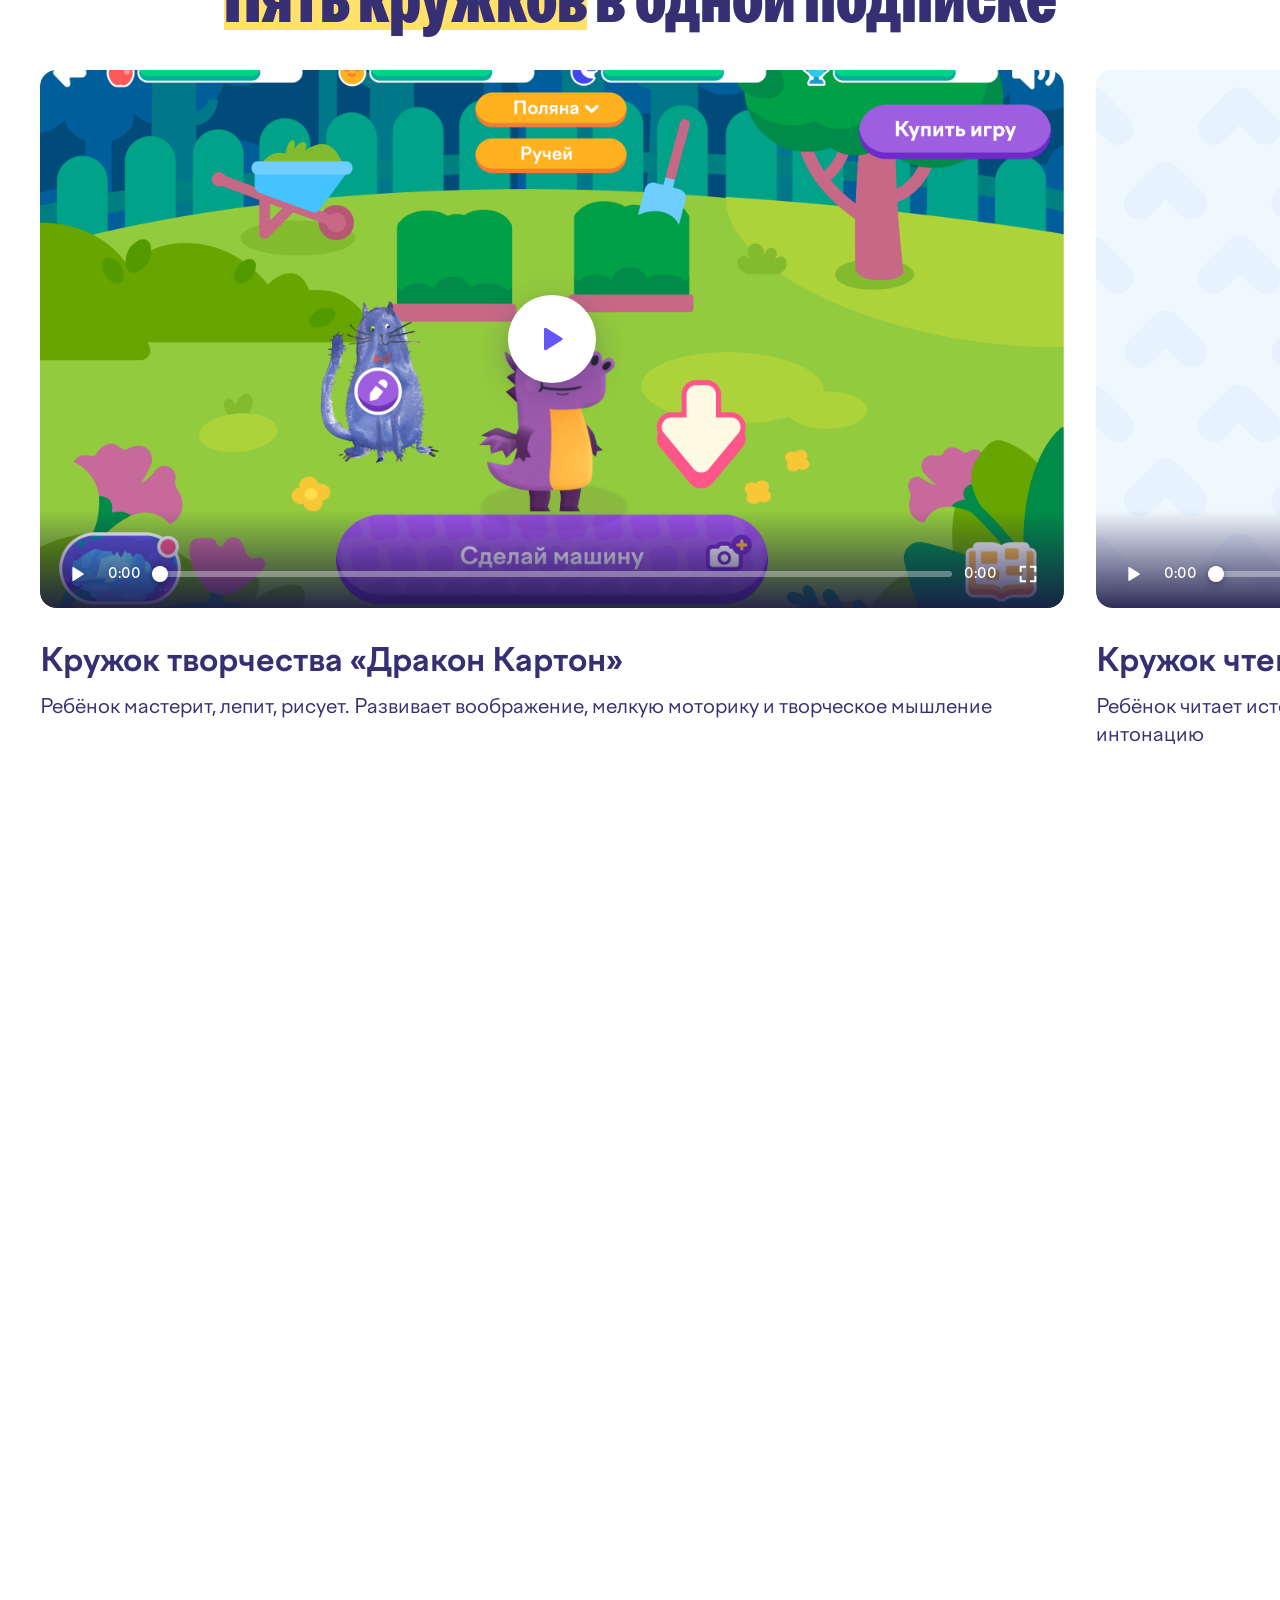
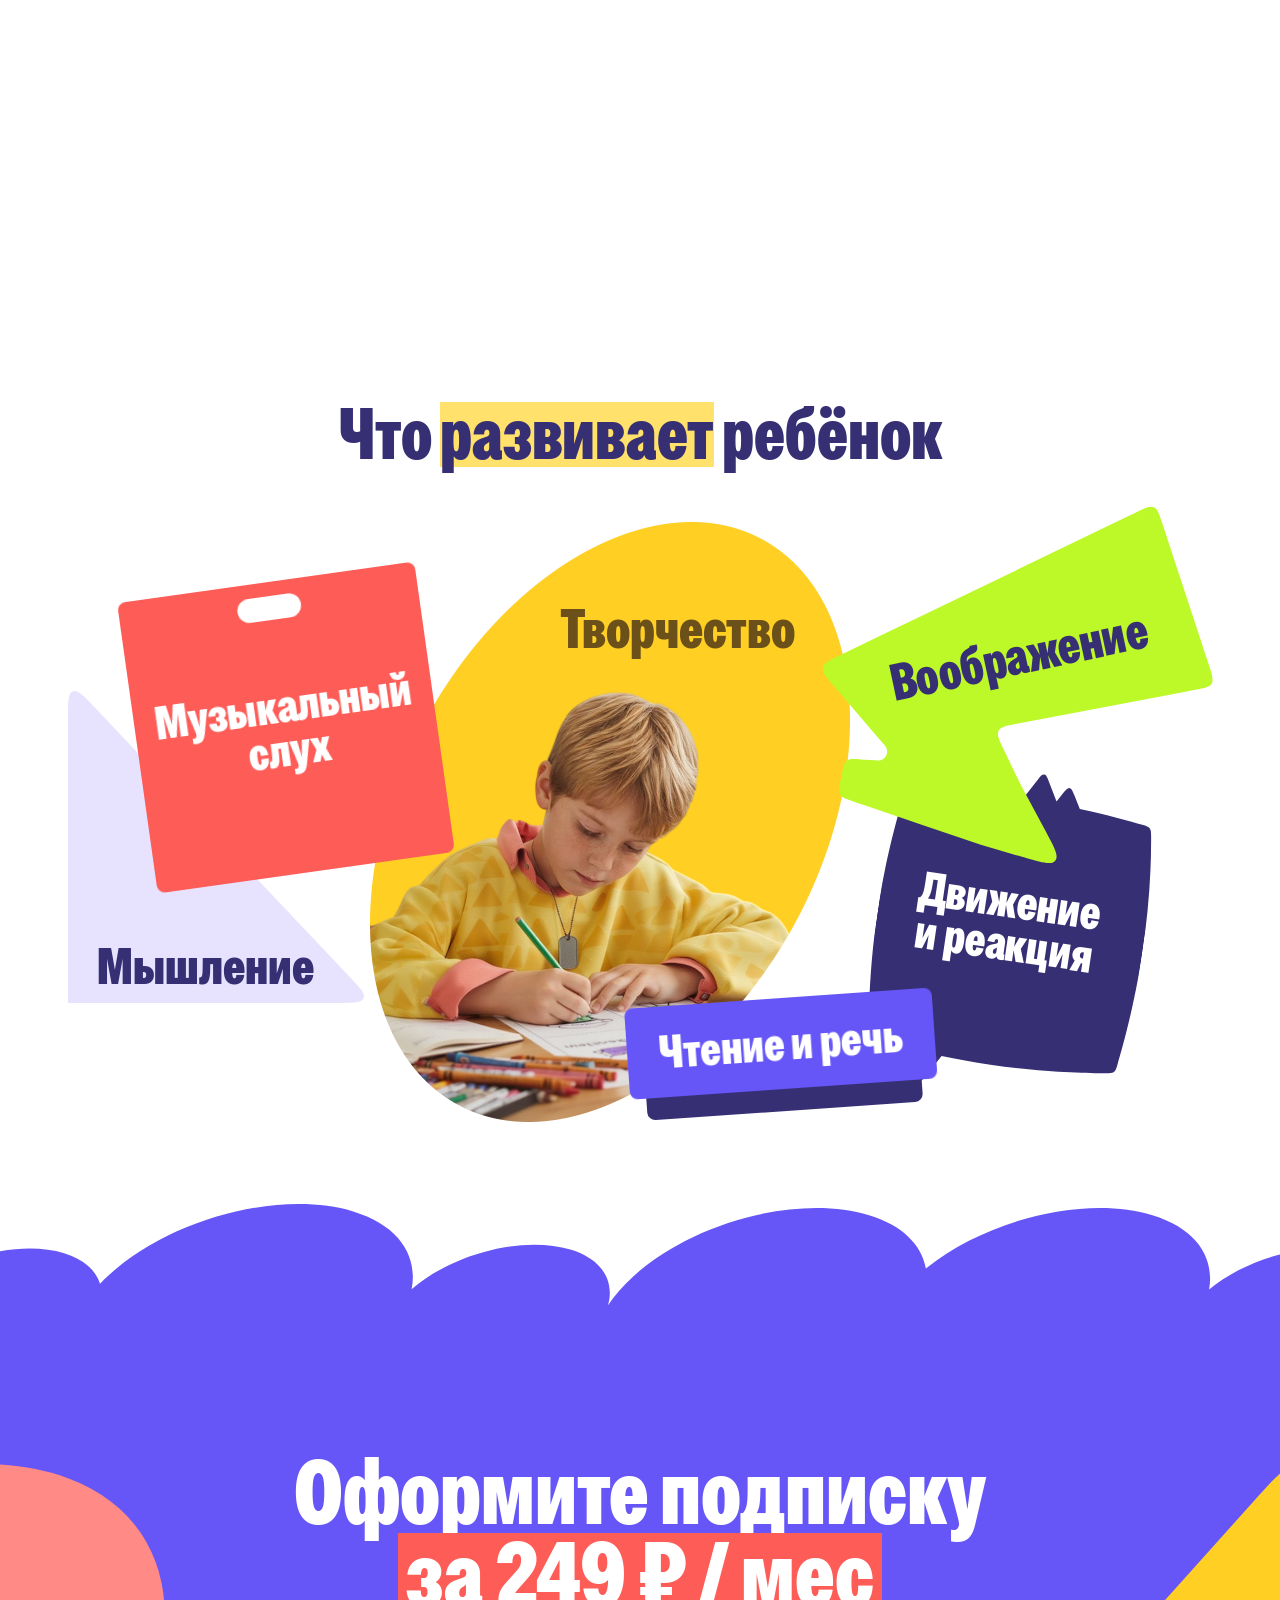
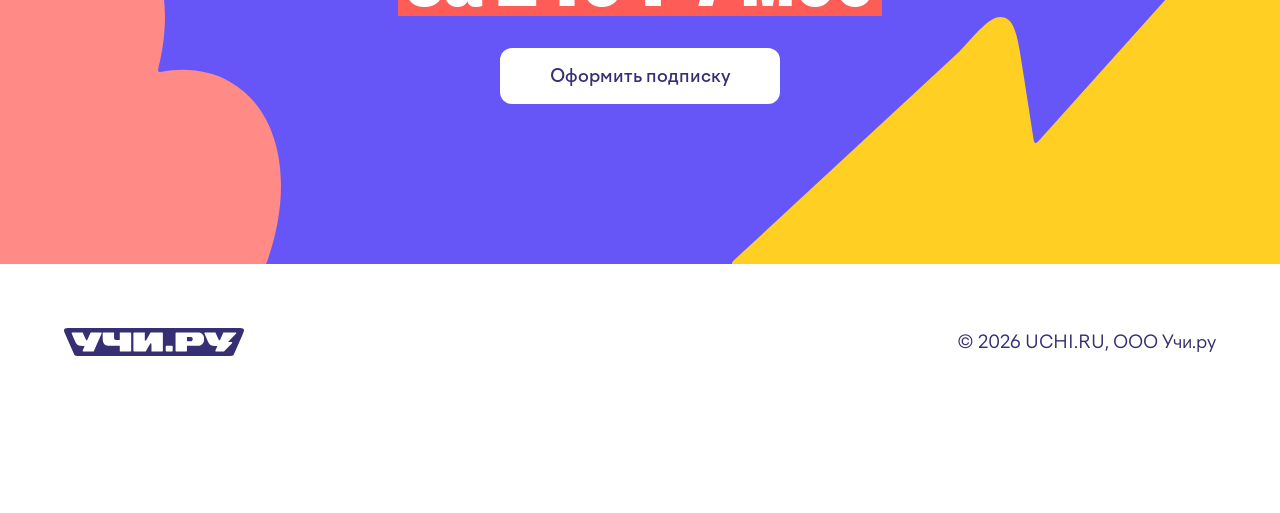
==== commit 13435658: "Use a video with a sound toggle in the variant D hero and drop the full-height layout. Co-Authored-B" ====
--- a/a/index.html
+++ b/a/index.html
@@ -21,7 +21,7 @@
     <link rel="preload" href="../fonts/FactorA-Regular.ttf" as="font" type="font/ttf" crossorigin />
     <link rel="preload" href="../fonts/FactorA-Bold.ttf" as="font" type="font/ttf" crossorigin />
     <link rel="preload" href="../fonts/FactorA-Medium.otf" as="font" type="font/otf" crossorigin />
-    <link rel="stylesheet" href="../css/styles.css?v=20261021f" />
+    <link rel="stylesheet" href="../css/styles.css?v=20261021g" />
   </head>
   <body>
     <header class="hero">
@@ -299,9 +299,9 @@
       </div>
     </footer>
 
-    <script src="../js/hero-marquee.js?v=20261021f"></script>
-    <script src="../js/carousel.js?v=20261021f"></script>
-    <script src="../js/videos.js?v=20261021f"></script>
-    <script src="../js/reveal.js?v=20261021f"></script>
+    <script src="../js/hero-marquee.js?v=20261021g"></script>
+    <script src="../js/carousel.js?v=20261021g"></script>
+    <script src="../js/videos.js?v=20261021g"></script>
+    <script src="../js/reveal.js?v=20261021g"></script>
   </body>
 </html>
--- a/css/styles.css
+++ b/css/styles.css
@@ -1741,7 +1741,7 @@
 
 .hero--photo {
   height: auto;
-  min-height: 100dvh;
+  min-height: 0;
   gap: 48px;
   padding: 88px 40px 0;
 }
@@ -1765,9 +1765,9 @@
   position: relative;
   z-index: 1;
   align-self: stretch;
-  flex: 1 1 auto;
-  min-height: 300px;
+  flex: none;
   margin-inline: -40px;
+  aspect-ratio: 1280 / 634;
   overflow: hidden;
   container-type: inline-size;
 }
@@ -1778,7 +1778,7 @@
   width: 100%;
   height: 100%;
   object-fit: cover;
-  object-position: center 18%;
+  object-position: center 30%;
 }
 
 .hero__contours {
@@ -1856,7 +1856,7 @@
 
 @media (max-width: 767px) {
   .hero--photo {
-    min-height: 100dvh;
+    min-height: 0;
     gap: 32px;
     padding: 88px 16px 0;
   }
@@ -1886,10 +1886,66 @@
   .hero__photo {
     --k: calc(100cqw / 700px);
     margin-inline: -16px;
-    min-height: 280px;
+    aspect-ratio: 360 / 440;
   }
 
   .hero__photo-img {
     object-position: 55% center;
   }
 }
+
+.hero__sound {
+  position: absolute;
+  right: 24px;
+  bottom: 136px;
+  z-index: 4;
+  display: inline-flex;
+  align-items: center;
+  gap: 8px;
+  height: 48px;
+  padding: 0 20px 0 14px;
+  border: 0;
+  border-radius: 12px;
+  background: #fff;
+  color: var(--deep);
+  font-family: var(--text);
+  font-weight: 500;
+  font-size: 16px;
+  line-height: 24px;
+  cursor: pointer;
+  box-shadow: 0 6px 20px rgba(54, 47, 115, 0.3);
+  transition:
+    transform 0.2s ease,
+    background-color 0.2s ease;
+}
+
+.hero__sound:hover {
+  transform: translateY(-2px);
+}
+
+.hero__sound:focus-visible {
+  outline: 3px solid var(--yellow);
+  outline-offset: 3px;
+}
+
+.hero__sound-icon {
+  width: 26px;
+  height: 26px;
+  background: currentColor;
+  -webkit-mask: var(--icon) center / contain no-repeat;
+  mask: var(--icon) center / contain no-repeat;
+  --icon: url("data:image/svg+xml,%3Csvg xmlns='http://www.w3.org/2000/svg' viewBox='0 0 24 24'%3E%3Cpath d='M4 9.5v5h3.6l4.4 3.6V5.9L7.6 9.5H4Z'/%3E%3Cpath d='m16 9.5 5 5m0-5-5 5' fill='none' stroke='black' stroke-width='2' stroke-linecap='round'/%3E%3C/svg%3E");
+}
+
+.hero__sound[aria-pressed="true"] .hero__sound-icon {
+  --icon: url("data:image/svg+xml,%3Csvg xmlns='http://www.w3.org/2000/svg' viewBox='0 0 24 24'%3E%3Cpath d='M4 9.5v5h3.6l4.4 3.6V5.9L7.6 9.5H4Z'/%3E%3Cpath d='M15.5 8.6a4.8 4.8 0 0 1 0 6.8M18 6a8.4 8.4 0 0 1 0 12' fill='none' stroke='black' stroke-width='2' stroke-linecap='round'/%3E%3C/svg%3E");
+}
+
+@media (max-width: 767px) {
+  .hero__sound {
+    right: 16px;
+    bottom: 84px;
+    height: 44px;
+    padding: 0 16px 0 12px;
+  }
+}
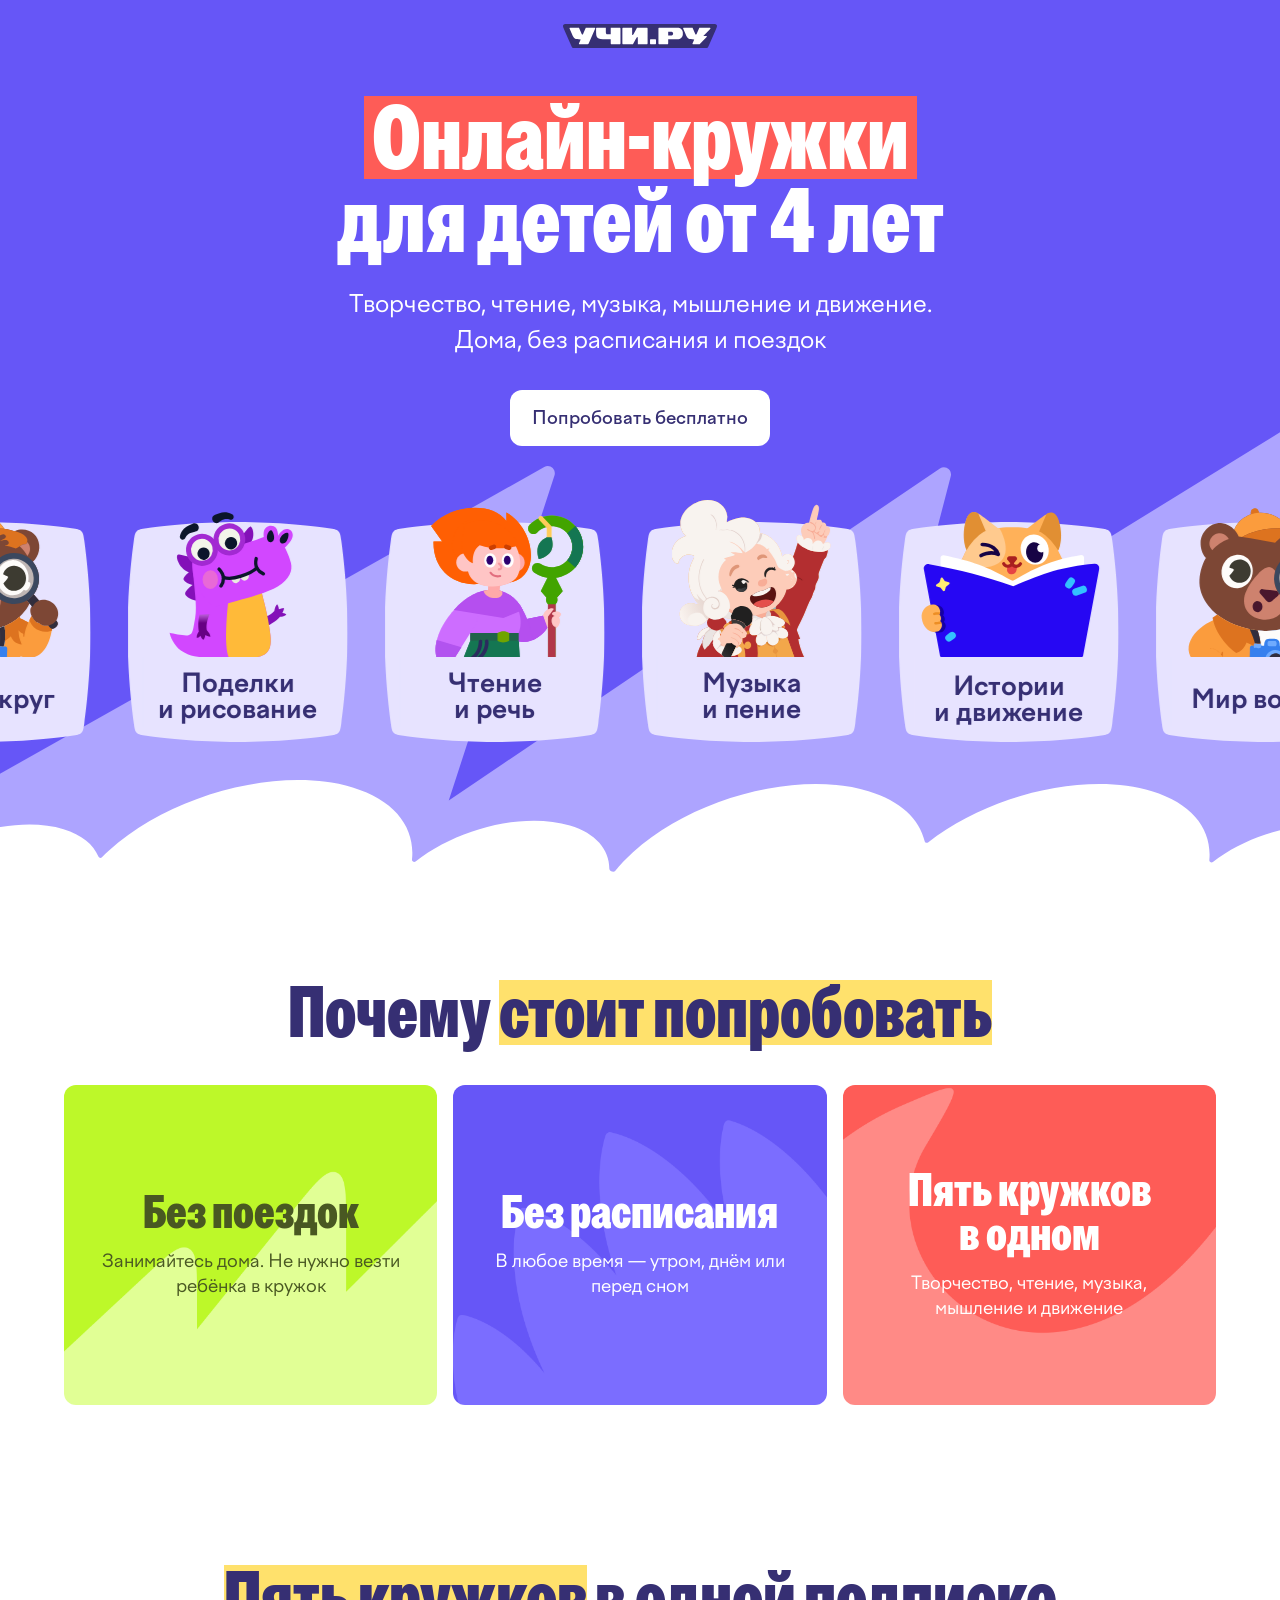
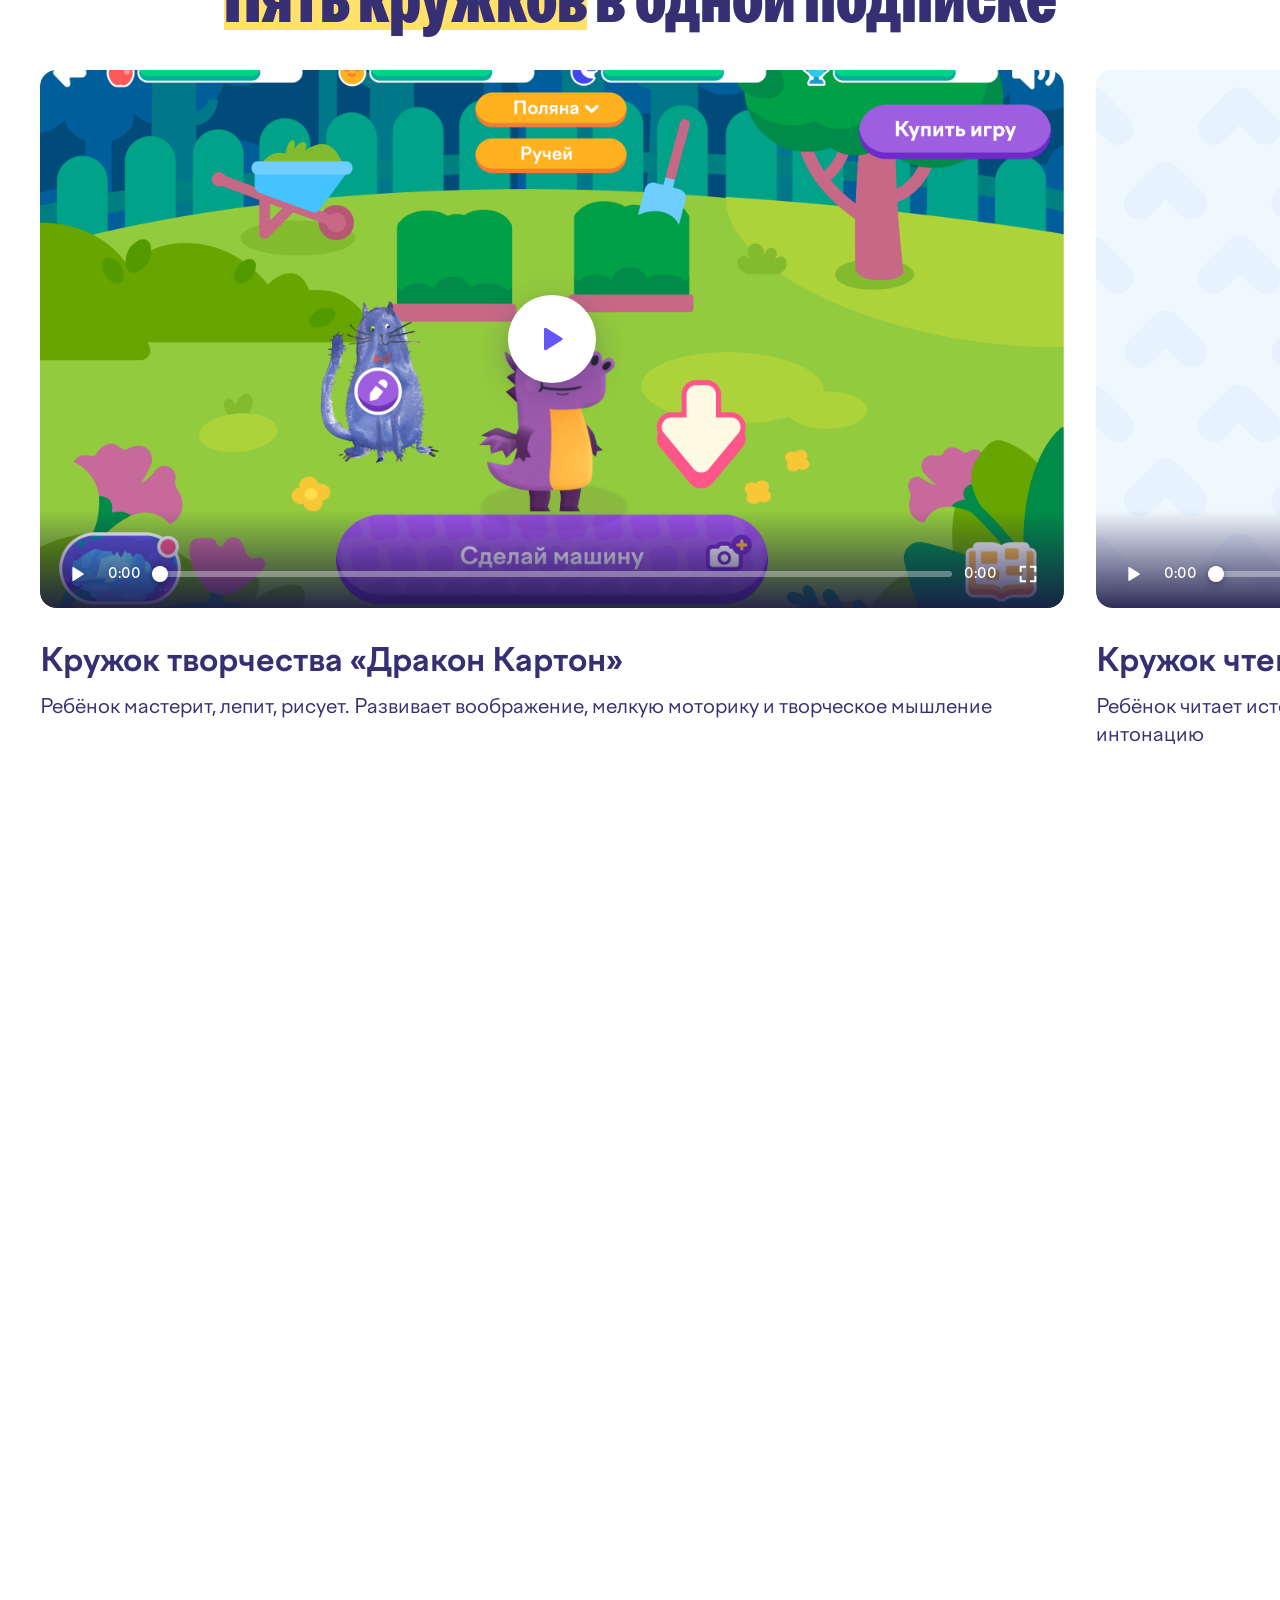
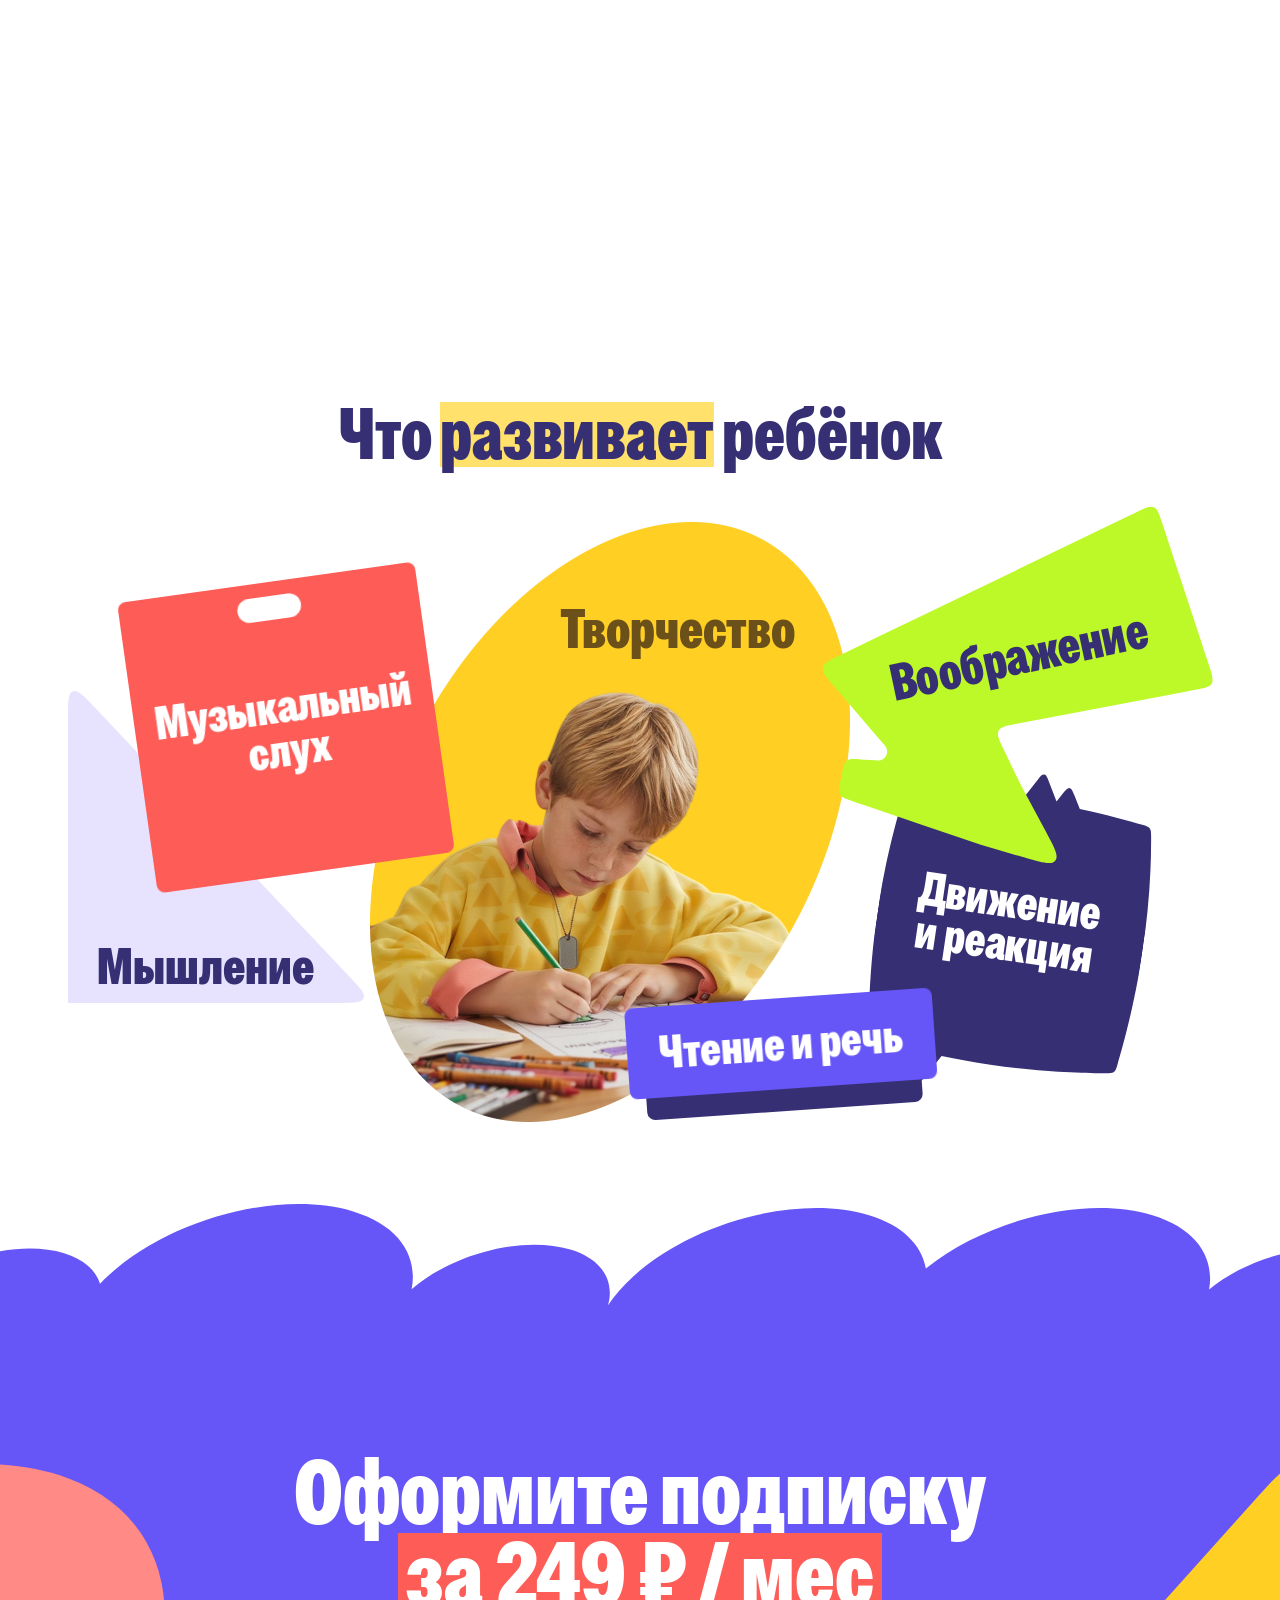
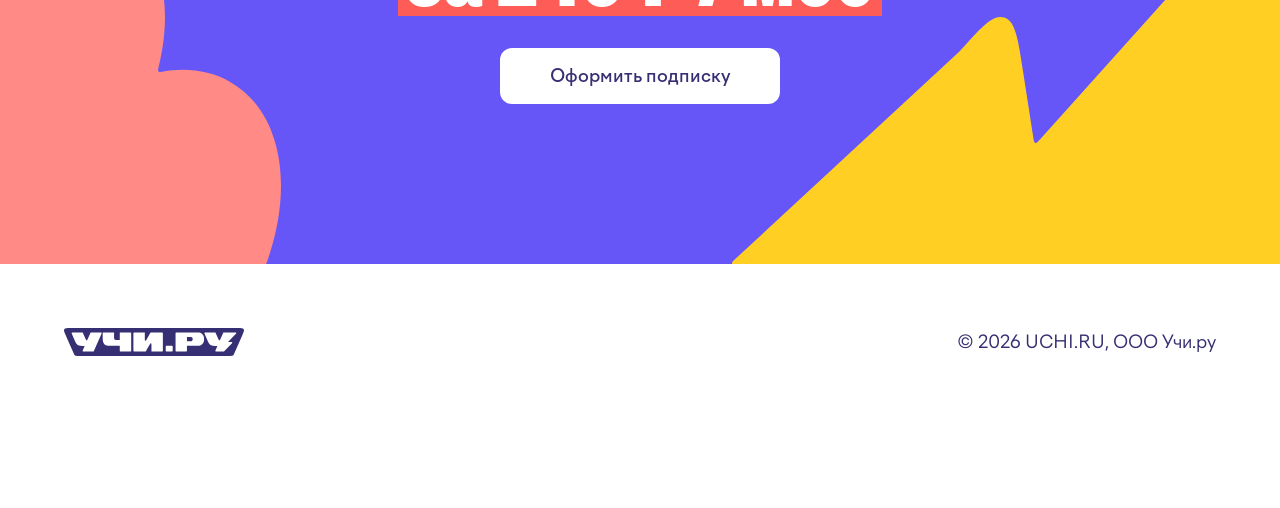
==== commit 31c69f73: "Make the hero video taller and turn the sound toggle into a larger icon-only button without shadow. " ====
--- a/a/index.html
+++ b/a/index.html
@@ -21,7 +21,7 @@
     <link rel="preload" href="../fonts/FactorA-Regular.ttf" as="font" type="font/ttf" crossorigin />
     <link rel="preload" href="../fonts/FactorA-Bold.ttf" as="font" type="font/ttf" crossorigin />
     <link rel="preload" href="../fonts/FactorA-Medium.otf" as="font" type="font/otf" crossorigin />
-    <link rel="stylesheet" href="../css/styles.css?v=20261021g" />
+    <link rel="stylesheet" href="../css/styles.css?v=20261021h" />
   </head>
   <body>
     <header class="hero">
@@ -299,9 +299,9 @@
       </div>
     </footer>
 
-    <script src="../js/hero-marquee.js?v=20261021g"></script>
-    <script src="../js/carousel.js?v=20261021g"></script>
-    <script src="../js/videos.js?v=20261021g"></script>
-    <script src="../js/reveal.js?v=20261021g"></script>
+    <script src="../js/hero-marquee.js?v=20261021h"></script>
+    <script src="../js/carousel.js?v=20261021h"></script>
+    <script src="../js/videos.js?v=20261021h"></script>
+    <script src="../js/reveal.js?v=20261021h"></script>
   </body>
 </html>
--- a/css/styles.css
+++ b/css/styles.css
@@ -1767,7 +1767,7 @@
   align-self: stretch;
   flex: none;
   margin-inline: -40px;
-  aspect-ratio: 1280 / 634;
+  aspect-ratio: 1280 / 720;
   overflow: hidden;
   container-type: inline-size;
 }
@@ -1886,7 +1886,7 @@
   .hero__photo {
     --k: calc(100cqw / 700px);
     margin-inline: -16px;
-    aspect-ratio: 360 / 440;
+    aspect-ratio: 360 / 540;
   }
 
   .hero__photo-img {
@@ -1899,28 +1899,24 @@
   right: 24px;
   bottom: 136px;
   z-index: 4;
-  display: inline-flex;
-  align-items: center;
-  gap: 8px;
-  height: 48px;
-  padding: 0 20px 0 14px;
+  display: grid;
+  place-items: center;
+  width: 72px;
+  height: 72px;
+  padding: 0;
   border: 0;
-  border-radius: 12px;
+  border-radius: 20px;
   background: #fff;
   color: var(--deep);
-  font-family: var(--text);
-  font-weight: 500;
-  font-size: 16px;
-  line-height: 24px;
   cursor: pointer;
-  box-shadow: 0 6px 20px rgba(54, 47, 115, 0.3);
+  box-shadow: none;
   transition:
     transform 0.2s ease,
     background-color 0.2s ease;
 }
 
 .hero__sound:hover {
-  transform: translateY(-2px);
+  transform: scale(1.06);
 }
 
 .hero__sound:focus-visible {
@@ -1929,8 +1925,8 @@
 }
 
 .hero__sound-icon {
-  width: 26px;
-  height: 26px;
+  width: 40px;
+  height: 40px;
   background: currentColor;
   -webkit-mask: var(--icon) center / contain no-repeat;
   mask: var(--icon) center / contain no-repeat;
@@ -1945,7 +1941,13 @@
   .hero__sound {
     right: 16px;
     bottom: 84px;
-    height: 44px;
-    padding: 0 16px 0 12px;
-  }
-}
+    width: 60px;
+    height: 60px;
+    border-radius: 18px;
+  }
+
+  .hero__sound-icon {
+    width: 34px;
+    height: 34px;
+  }
+}
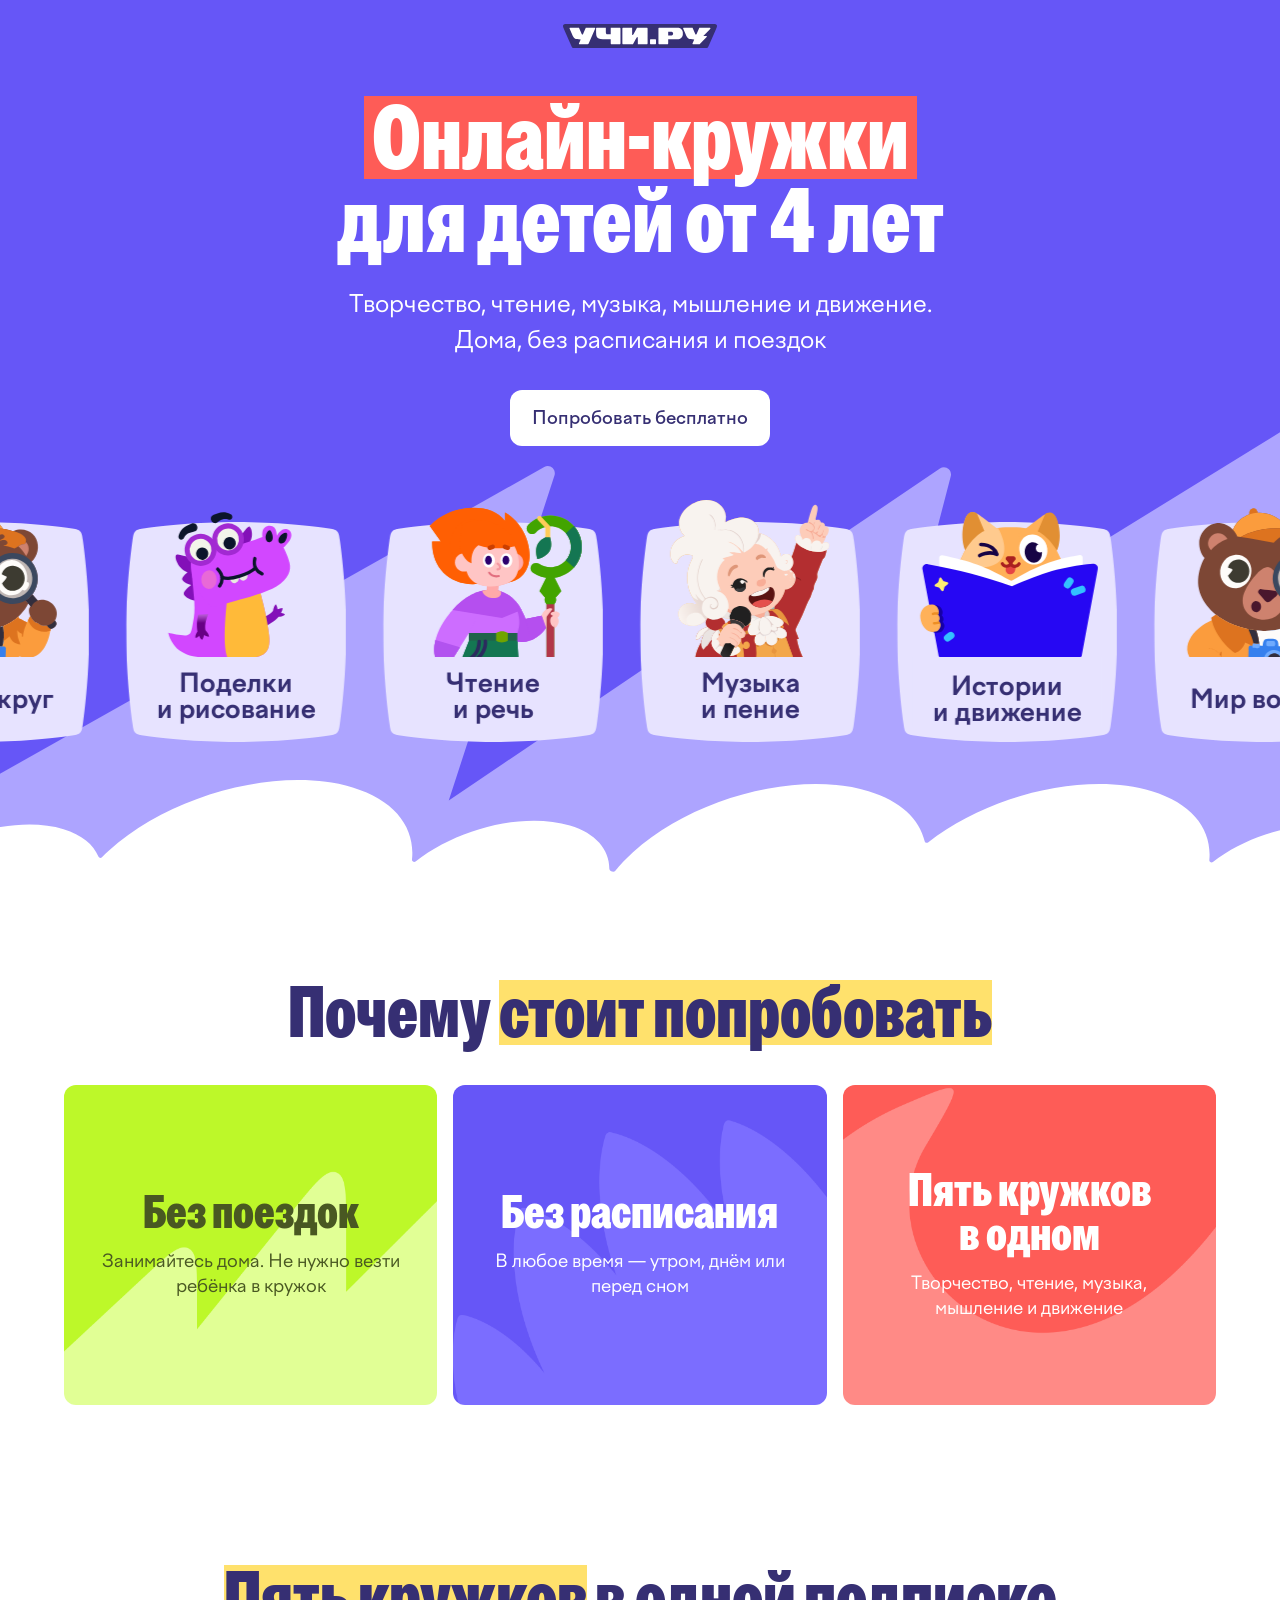
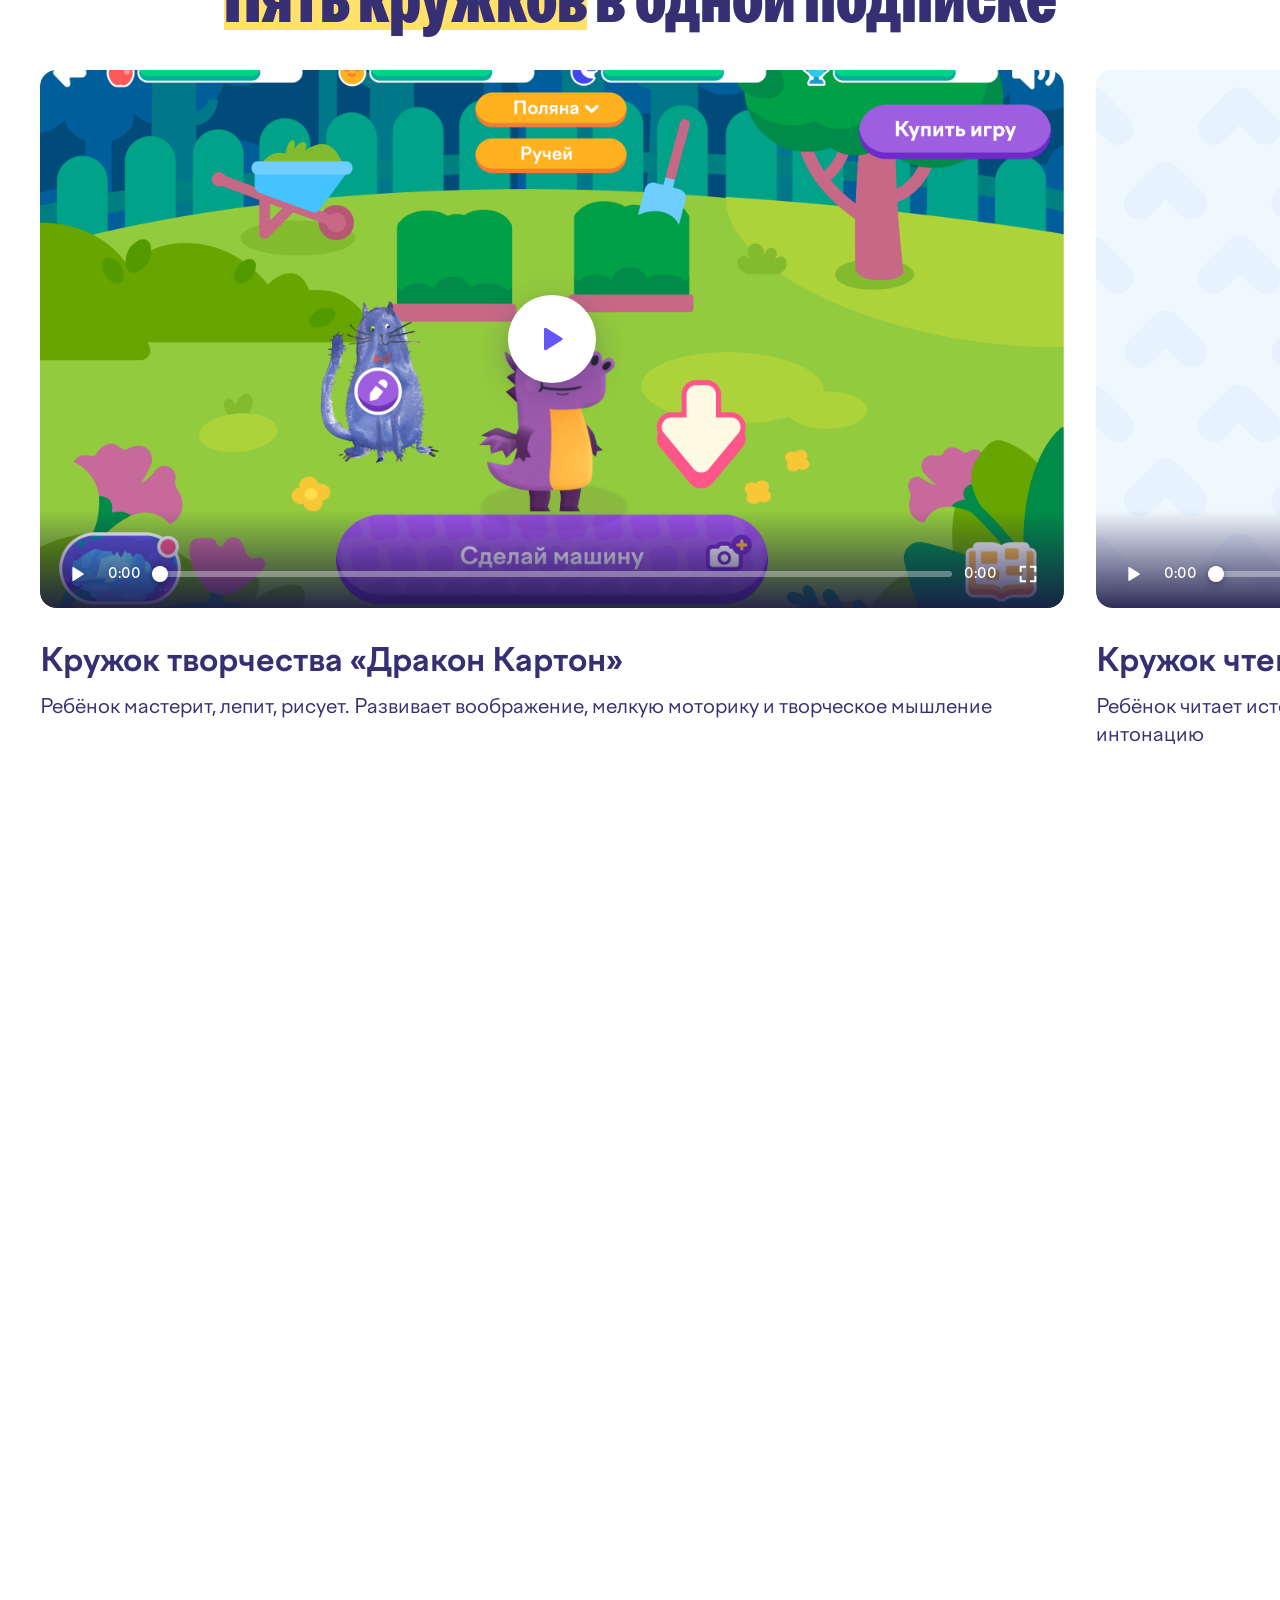
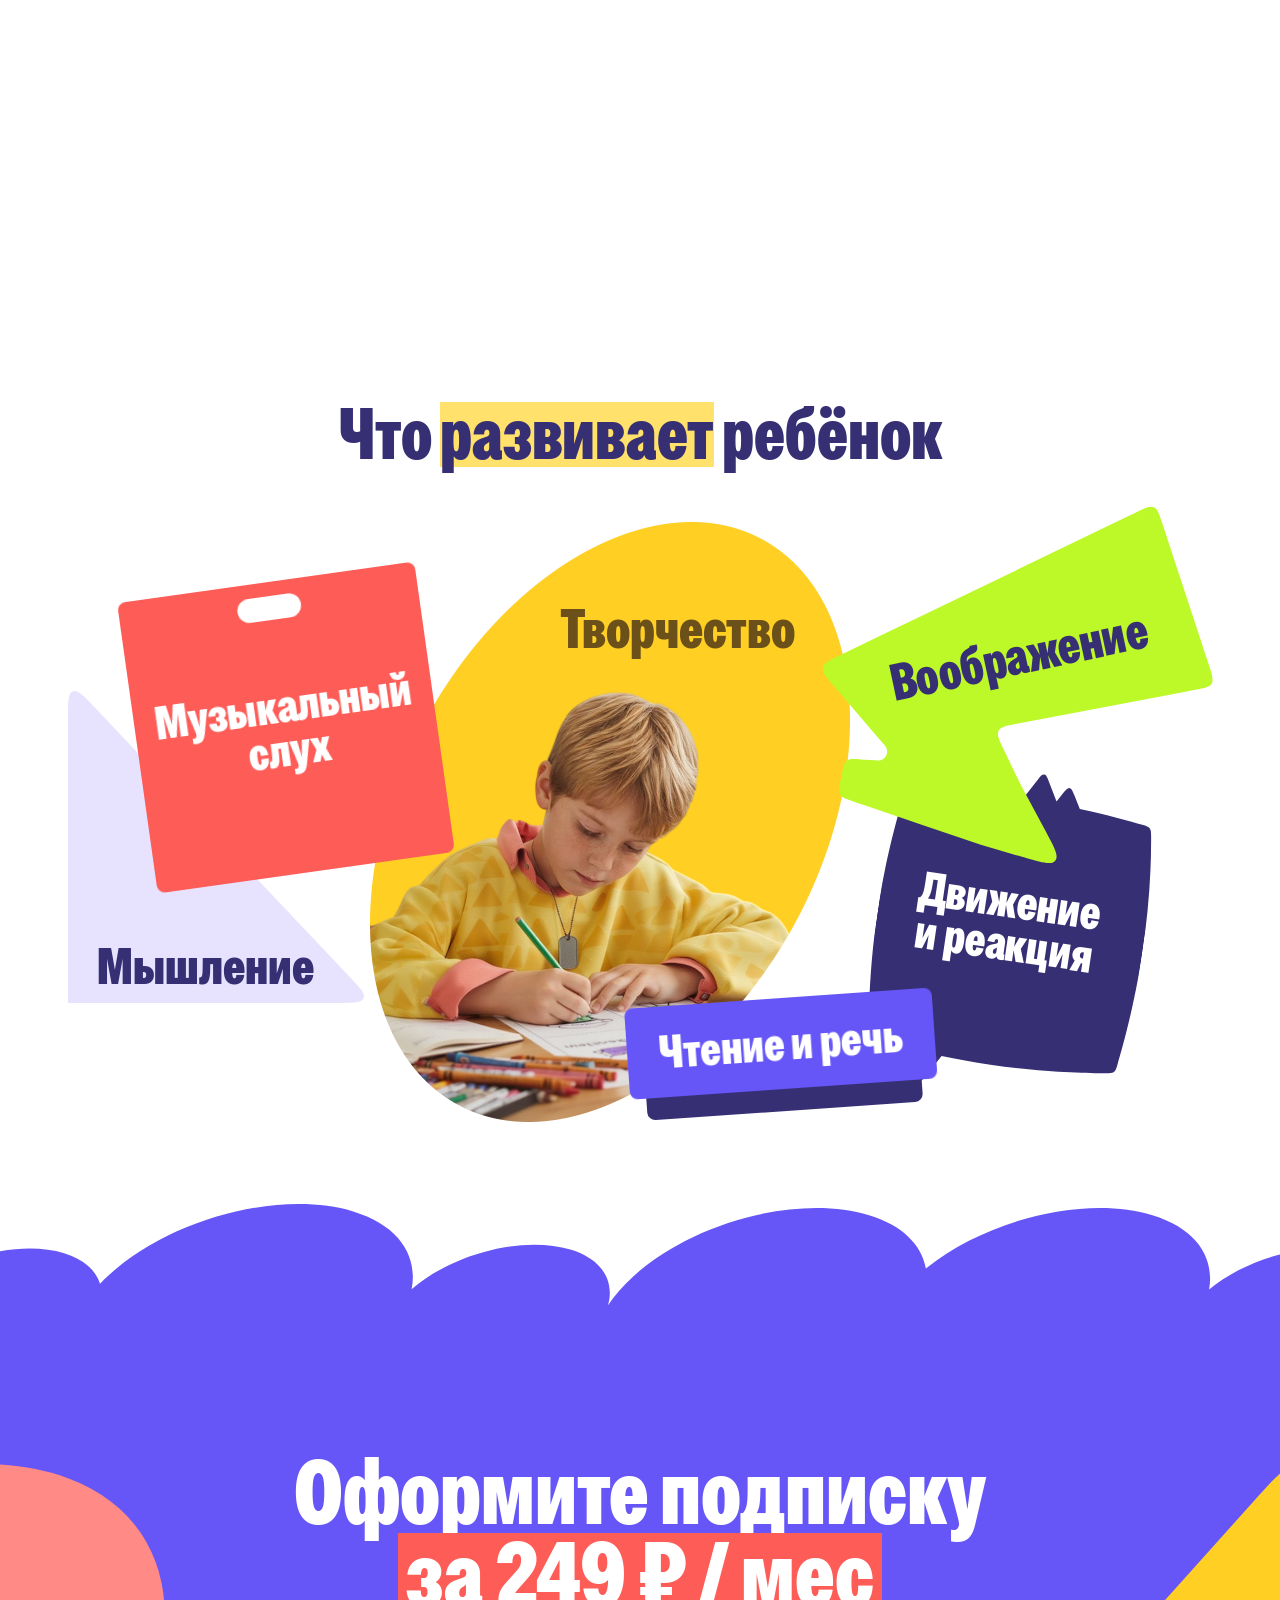
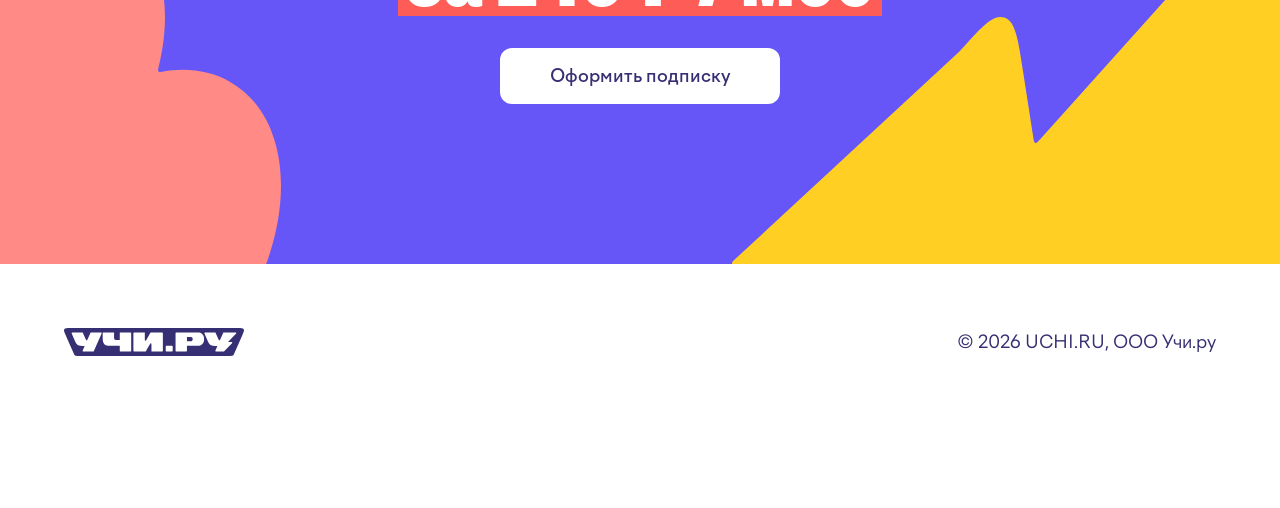
==== commit 233dbdf6: "Move the hero sound toggle to the top-right corner and add a fullscreen button for the video. Co-Aut" ====
--- a/a/index.html
+++ b/a/index.html
@@ -21,7 +21,7 @@
     <link rel="preload" href="../fonts/FactorA-Regular.ttf" as="font" type="font/ttf" crossorigin />
     <link rel="preload" href="../fonts/FactorA-Bold.ttf" as="font" type="font/ttf" crossorigin />
     <link rel="preload" href="../fonts/FactorA-Medium.otf" as="font" type="font/otf" crossorigin />
-    <link rel="stylesheet" href="../css/styles.css?v=20261021h" />
+    <link rel="stylesheet" href="../css/styles.css?v=20261021i" />
   </head>
   <body>
     <header class="hero">
@@ -299,9 +299,9 @@
       </div>
     </footer>
 
-    <script src="../js/hero-marquee.js?v=20261021h"></script>
-    <script src="../js/carousel.js?v=20261021h"></script>
-    <script src="../js/videos.js?v=20261021h"></script>
-    <script src="../js/reveal.js?v=20261021h"></script>
+    <script src="../js/hero-marquee.js?v=20261021i"></script>
+    <script src="../js/carousel.js?v=20261021i"></script>
+    <script src="../js/videos.js?v=20261021i"></script>
+    <script src="../js/reveal.js?v=20261021i"></script>
   </body>
 </html>
--- a/css/styles.css
+++ b/css/styles.css
@@ -1894,11 +1894,16 @@
   }
 }
 
-.hero__sound {
-  position: absolute;
+.hero__controls {
+  position: absolute;
+  top: 24px;
   right: 24px;
-  bottom: 136px;
   z-index: 4;
+  display: flex;
+  gap: 12px;
+}
+
+.hero__btn {
   display: grid;
   place-items: center;
   width: 72px;
@@ -1910,26 +1915,32 @@
   color: var(--deep);
   cursor: pointer;
   box-shadow: none;
-  transition:
-    transform 0.2s ease,
-    background-color 0.2s ease;
-}
-
-.hero__sound:hover {
+  transition: transform 0.2s ease;
+}
+
+.hero__btn:hover {
   transform: scale(1.06);
 }
 
-.hero__sound:focus-visible {
+.hero__btn:focus-visible {
   outline: 3px solid var(--yellow);
   outline-offset: 3px;
 }
 
-.hero__sound-icon {
+.hero__btn-icon {
   width: 40px;
   height: 40px;
   background: currentColor;
   -webkit-mask: var(--icon) center / contain no-repeat;
   mask: var(--icon) center / contain no-repeat;
+}
+
+.hero__fullscreen-icon {
+  --icon: url("data:image/svg+xml,%3Csvg xmlns='http://www.w3.org/2000/svg' viewBox='0 0 24 24'%3E%3Cpath d='M4 9V4h5M20 9V4h-5M4 15v5h5M20 15v5h-5' fill='none' stroke='black' stroke-width='2.2' stroke-linecap='round' stroke-linejoin='round'/%3E%3C/svg%3E");
+}
+
+
+.hero__sound-icon {
   --icon: url("data:image/svg+xml,%3Csvg xmlns='http://www.w3.org/2000/svg' viewBox='0 0 24 24'%3E%3Cpath d='M4 9.5v5h3.6l4.4 3.6V5.9L7.6 9.5H4Z'/%3E%3Cpath d='m16 9.5 5 5m0-5-5 5' fill='none' stroke='black' stroke-width='2' stroke-linecap='round'/%3E%3C/svg%3E");
 }
 
@@ -1938,16 +1949,20 @@
 }
 
 @media (max-width: 767px) {
-  .hero__sound {
-    right: 16px;
-    bottom: 84px;
-    width: 60px;
-    height: 60px;
-    border-radius: 18px;
-  }
-
-  .hero__sound-icon {
-    width: 34px;
-    height: 34px;
-  }
-}
+  .hero__controls {
+    top: 76px;
+    right: 12px;
+    gap: 8px;
+  }
+
+  .hero__btn {
+    width: 52px;
+    height: 52px;
+    border-radius: 16px;
+  }
+
+  .hero__btn-icon {
+    width: 30px;
+    height: 30px;
+  }
+}
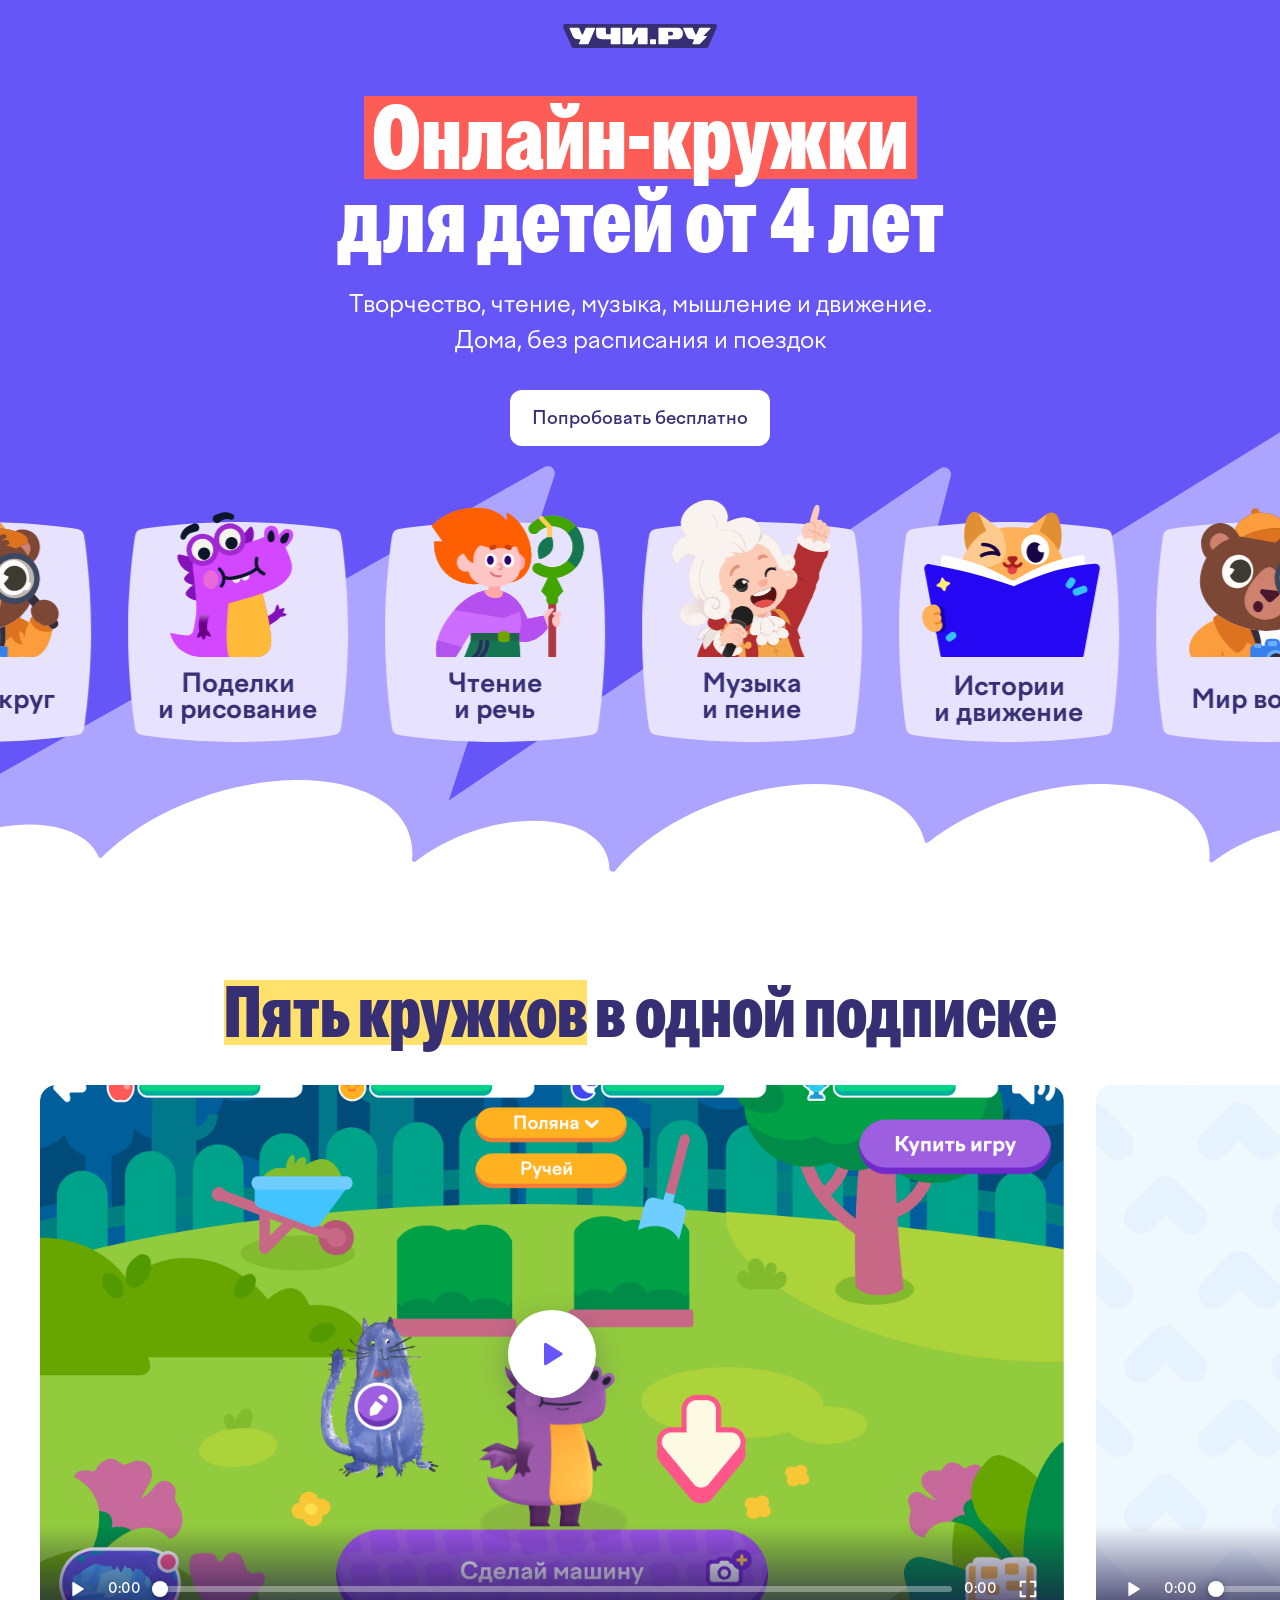
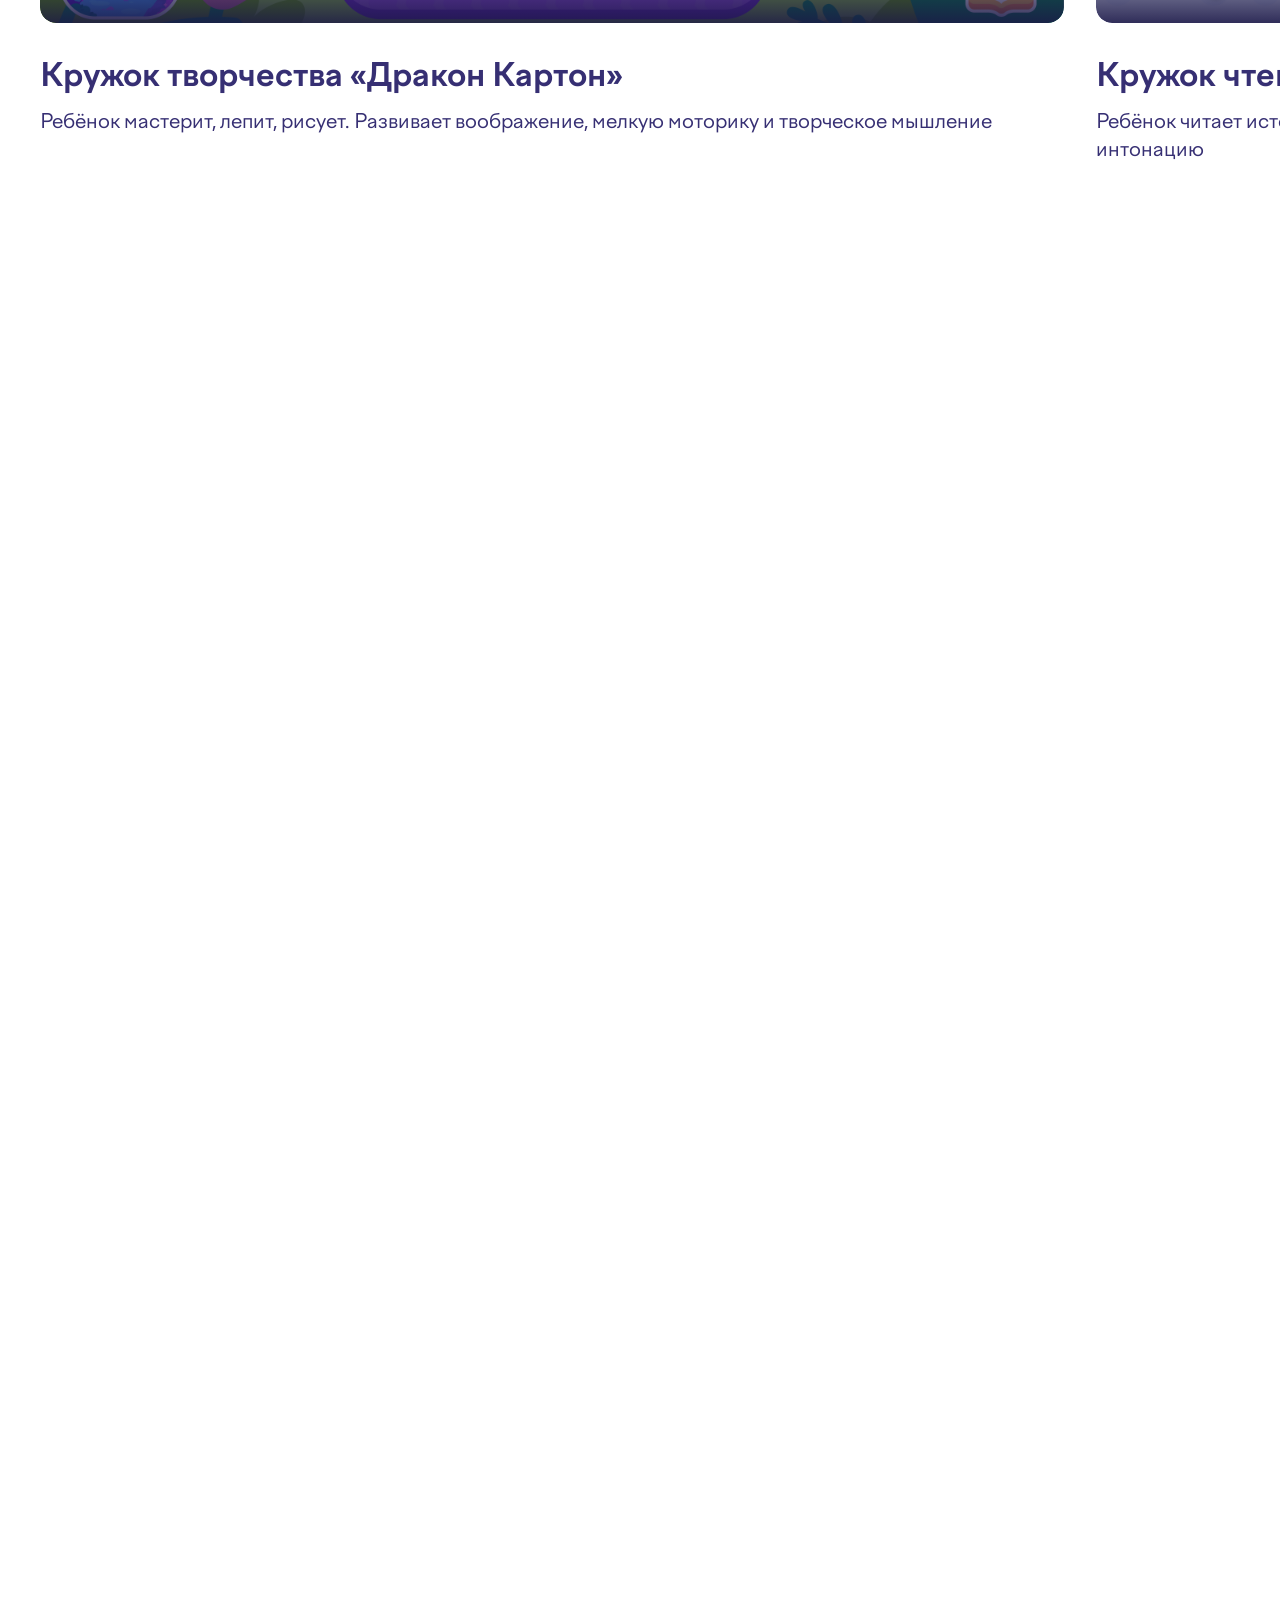
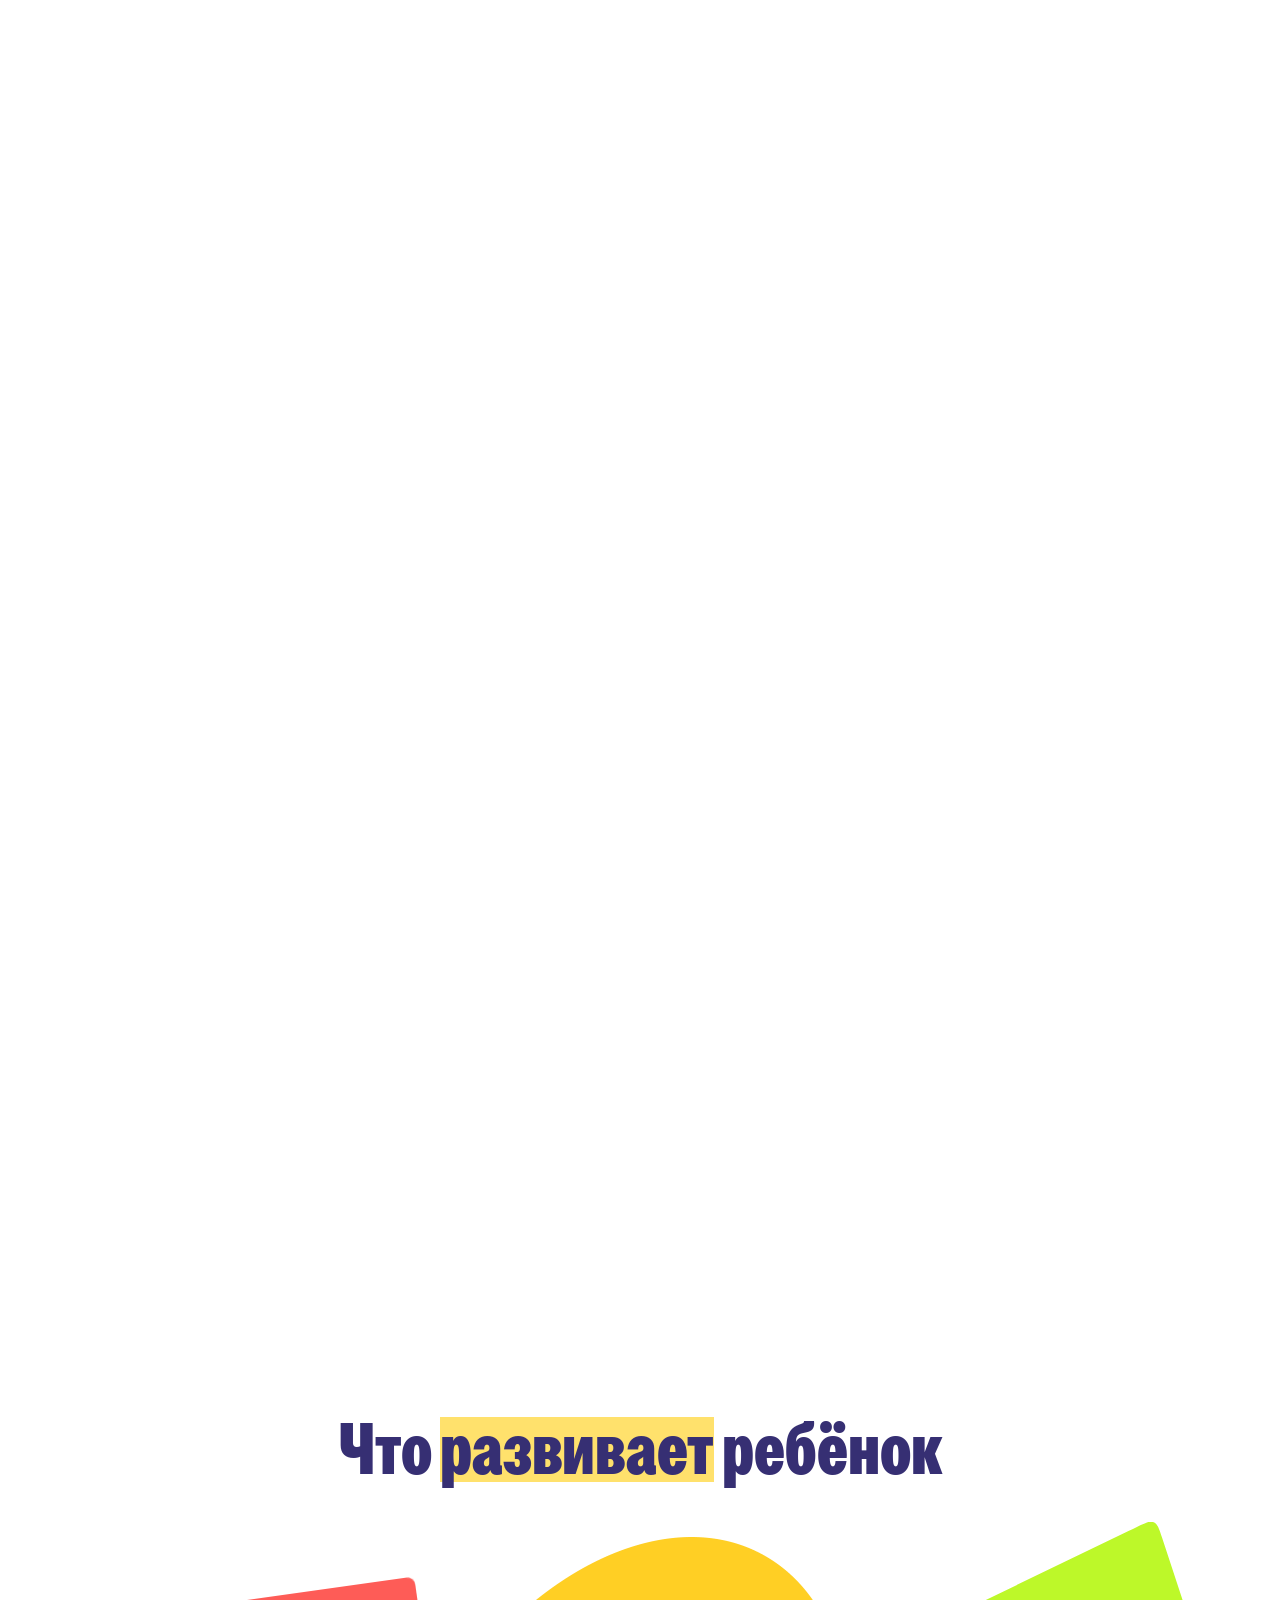
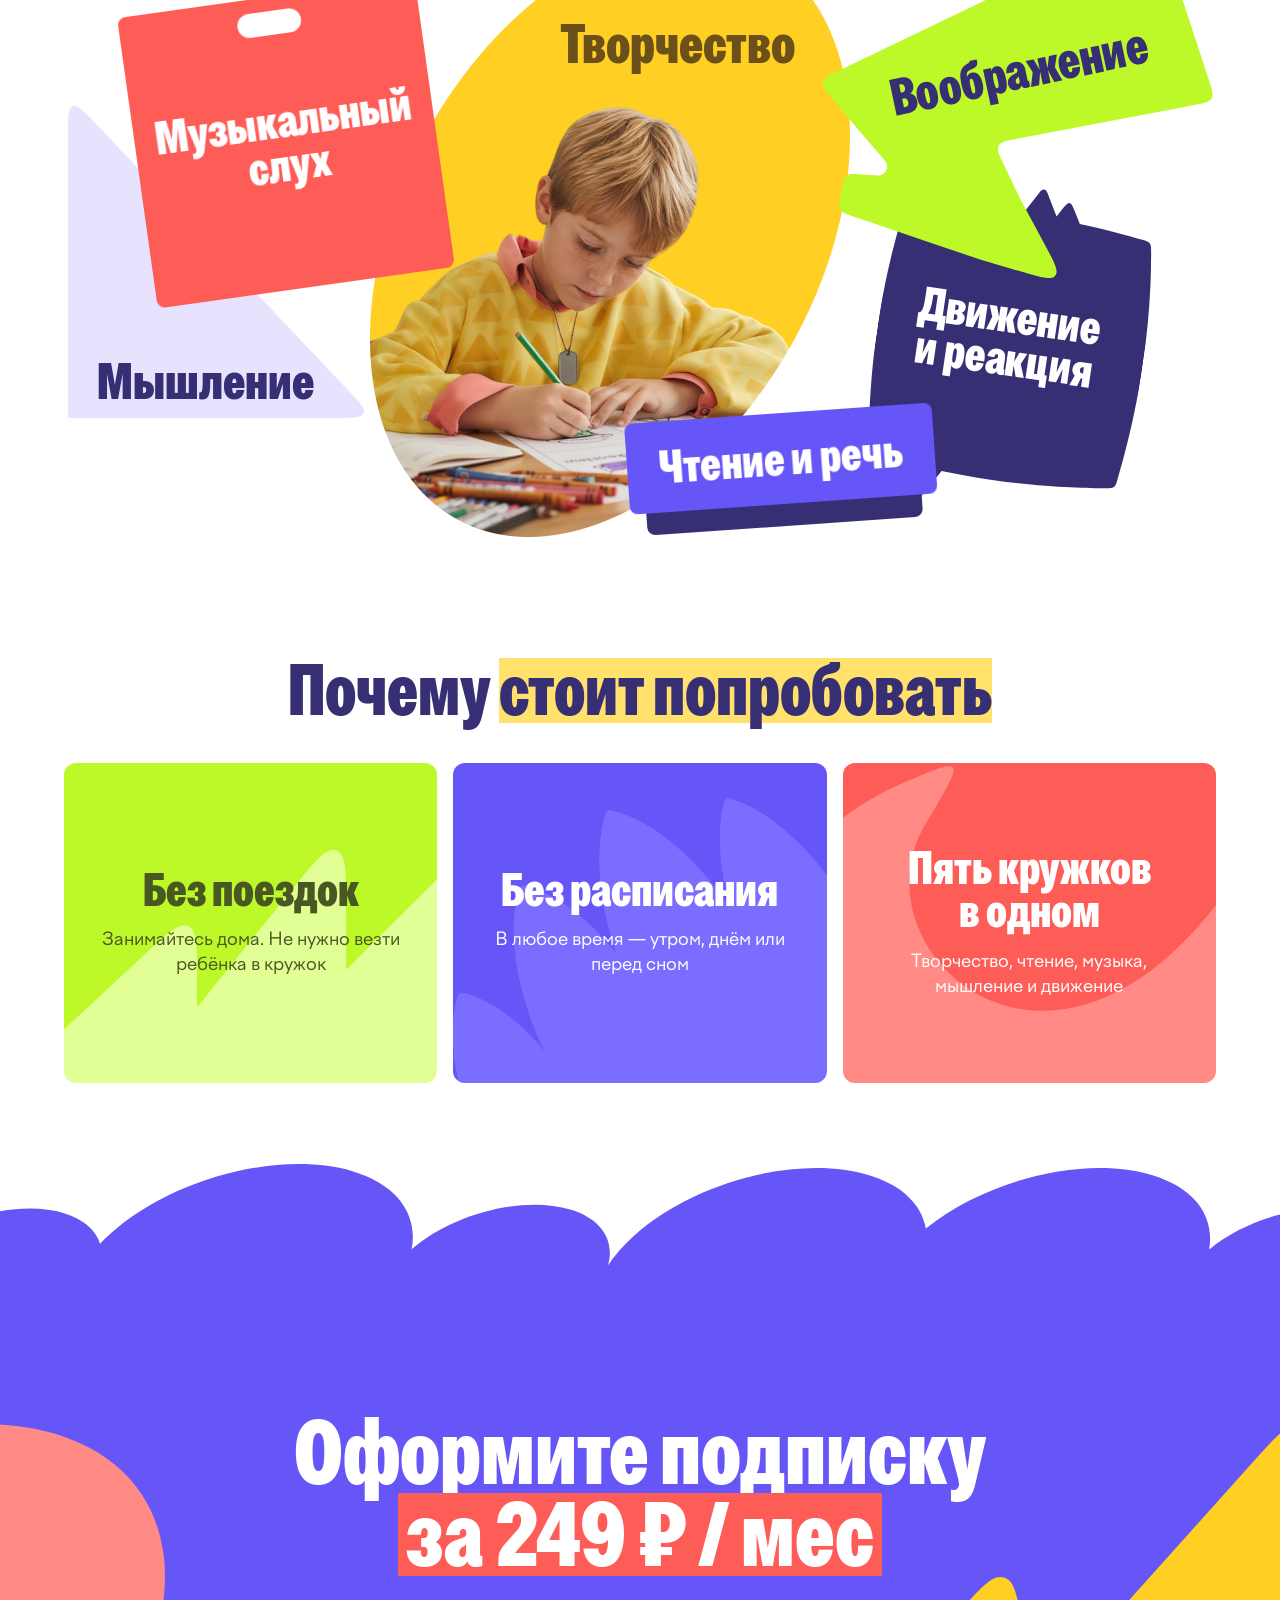
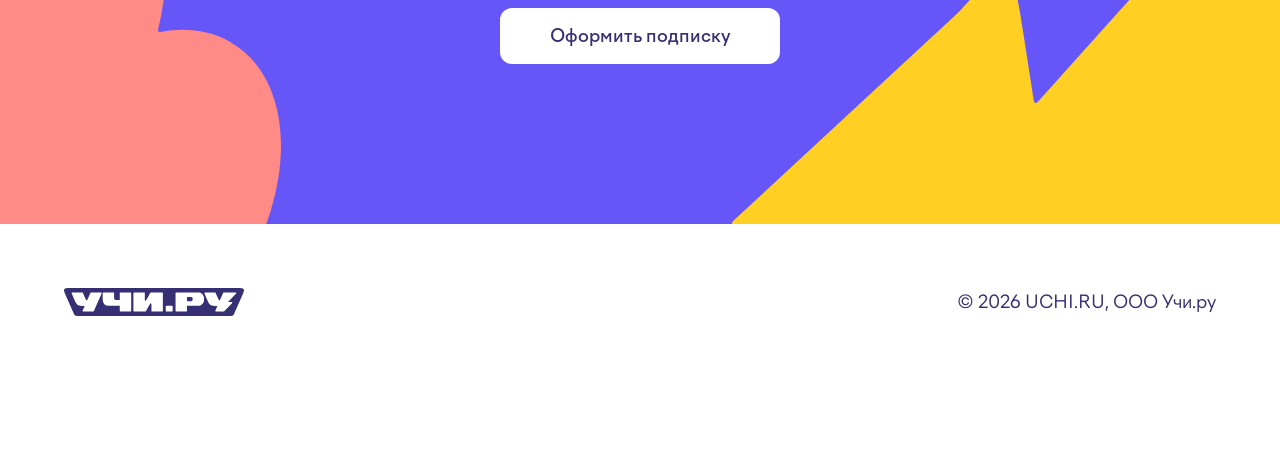
==== commit 11ba71bb: "Move the "why try" block below the skills and right before the subscription offer. Co-Authored-By: C" ====
--- a/a/index.html
+++ b/a/index.html
@@ -21,7 +21,7 @@
     <link rel="preload" href="../fonts/FactorA-Regular.ttf" as="font" type="font/ttf" crossorigin />
     <link rel="preload" href="../fonts/FactorA-Bold.ttf" as="font" type="font/ttf" crossorigin />
     <link rel="preload" href="../fonts/FactorA-Medium.otf" as="font" type="font/otf" crossorigin />
-    <link rel="stylesheet" href="../css/styles.css?v=20261021i" />
+    <link rel="stylesheet" href="../css/styles.css?v=20261021j" />
   </head>
   <body>
     <header class="hero">
@@ -83,27 +83,6 @@
     </header>
 
     <main>
-      <section class="why" aria-labelledby="why-title">
-        <h2 class="section-title" id="why-title">
-          <span>Почему</span>
-          <span class="mark mark--yellow">стоит попробовать</span>
-        </h2>
-        <div class="why__cards">
-          <article class="why-card why-card--green">
-            <h3>Без поездок</h3>
-            <p>Занимайтесь дома. Не&nbsp;нужно везти ребёнка в&nbsp;кружок</p>
-          </article>
-          <article class="why-card">
-            <h3>Без расписания</h3>
-            <p>В&nbsp;любое время&nbsp;— утром, днём или перед сном</p>
-          </article>
-          <article class="why-card">
-            <h3>Пять кружков в&nbsp;одном</h3>
-            <p>Творчество, чтение, музыка, мышление и&nbsp;движение</p>
-          </article>
-        </div>
-      </section>
-
       <section class="games" id="games" aria-labelledby="games-title">
         <div class="games__pin">
           <h2 class="section-title" id="games-title">
@@ -267,6 +246,27 @@
               <p>Мышление</p>
             </div>
           </div>
+        </div>
+      </section>
+
+      <section class="why" aria-labelledby="why-title">
+        <h2 class="section-title" id="why-title">
+          <span>Почему</span>
+          <span class="mark mark--yellow">стоит попробовать</span>
+        </h2>
+        <div class="why__cards">
+          <article class="why-card why-card--green">
+            <h3>Без поездок</h3>
+            <p>Занимайтесь дома. Не&nbsp;нужно везти ребёнка в&nbsp;кружок</p>
+          </article>
+          <article class="why-card">
+            <h3>Без расписания</h3>
+            <p>В&nbsp;любое время&nbsp;— утром, днём или перед сном</p>
+          </article>
+          <article class="why-card">
+            <h3>Пять кружков в&nbsp;одном</h3>
+            <p>Творчество, чтение, музыка, мышление и&nbsp;движение</p>
+          </article>
         </div>
         <img class="skills__wave" src="../assets/wave-skills.svg" alt="" />
       </section>
@@ -299,9 +299,9 @@
       </div>
     </footer>
 
-    <script src="../js/hero-marquee.js?v=20261021i"></script>
-    <script src="../js/carousel.js?v=20261021i"></script>
-    <script src="../js/videos.js?v=20261021i"></script>
-    <script src="../js/reveal.js?v=20261021i"></script>
+    <script src="../js/hero-marquee.js?v=20261021j"></script>
+    <script src="../js/carousel.js?v=20261021j"></script>
+    <script src="../js/videos.js?v=20261021j"></script>
+    <script src="../js/reveal.js?v=20261021j"></script>
   </body>
 </html>
--- a/css/styles.css
+++ b/css/styles.css
@@ -675,7 +675,9 @@
 /* Why */
 
 .why {
-  padding: 80px 40px;
+  position: relative;
+  overflow: hidden;
+  padding: 40px 40px 200px;
 }
 
 .why .section-title {
@@ -860,7 +862,7 @@
   position: relative;
   overflow: hidden;
   width: 100%;
-  padding: 40px 40px 200px;
+  padding: 40px 40px 80px;
 }
 
 .skills .section-title {
@@ -1298,7 +1300,7 @@
   }
 
   .why {
-    padding: 40px 16px;
+    padding: 40px 16px 140px;
   }
 
   .why .section-title {
@@ -1414,7 +1416,7 @@
   }
 
   .skills {
-    padding: 56px 16px 140px;
+    padding: 56px 16px 56px;
   }
 
   .skills .section-title {
